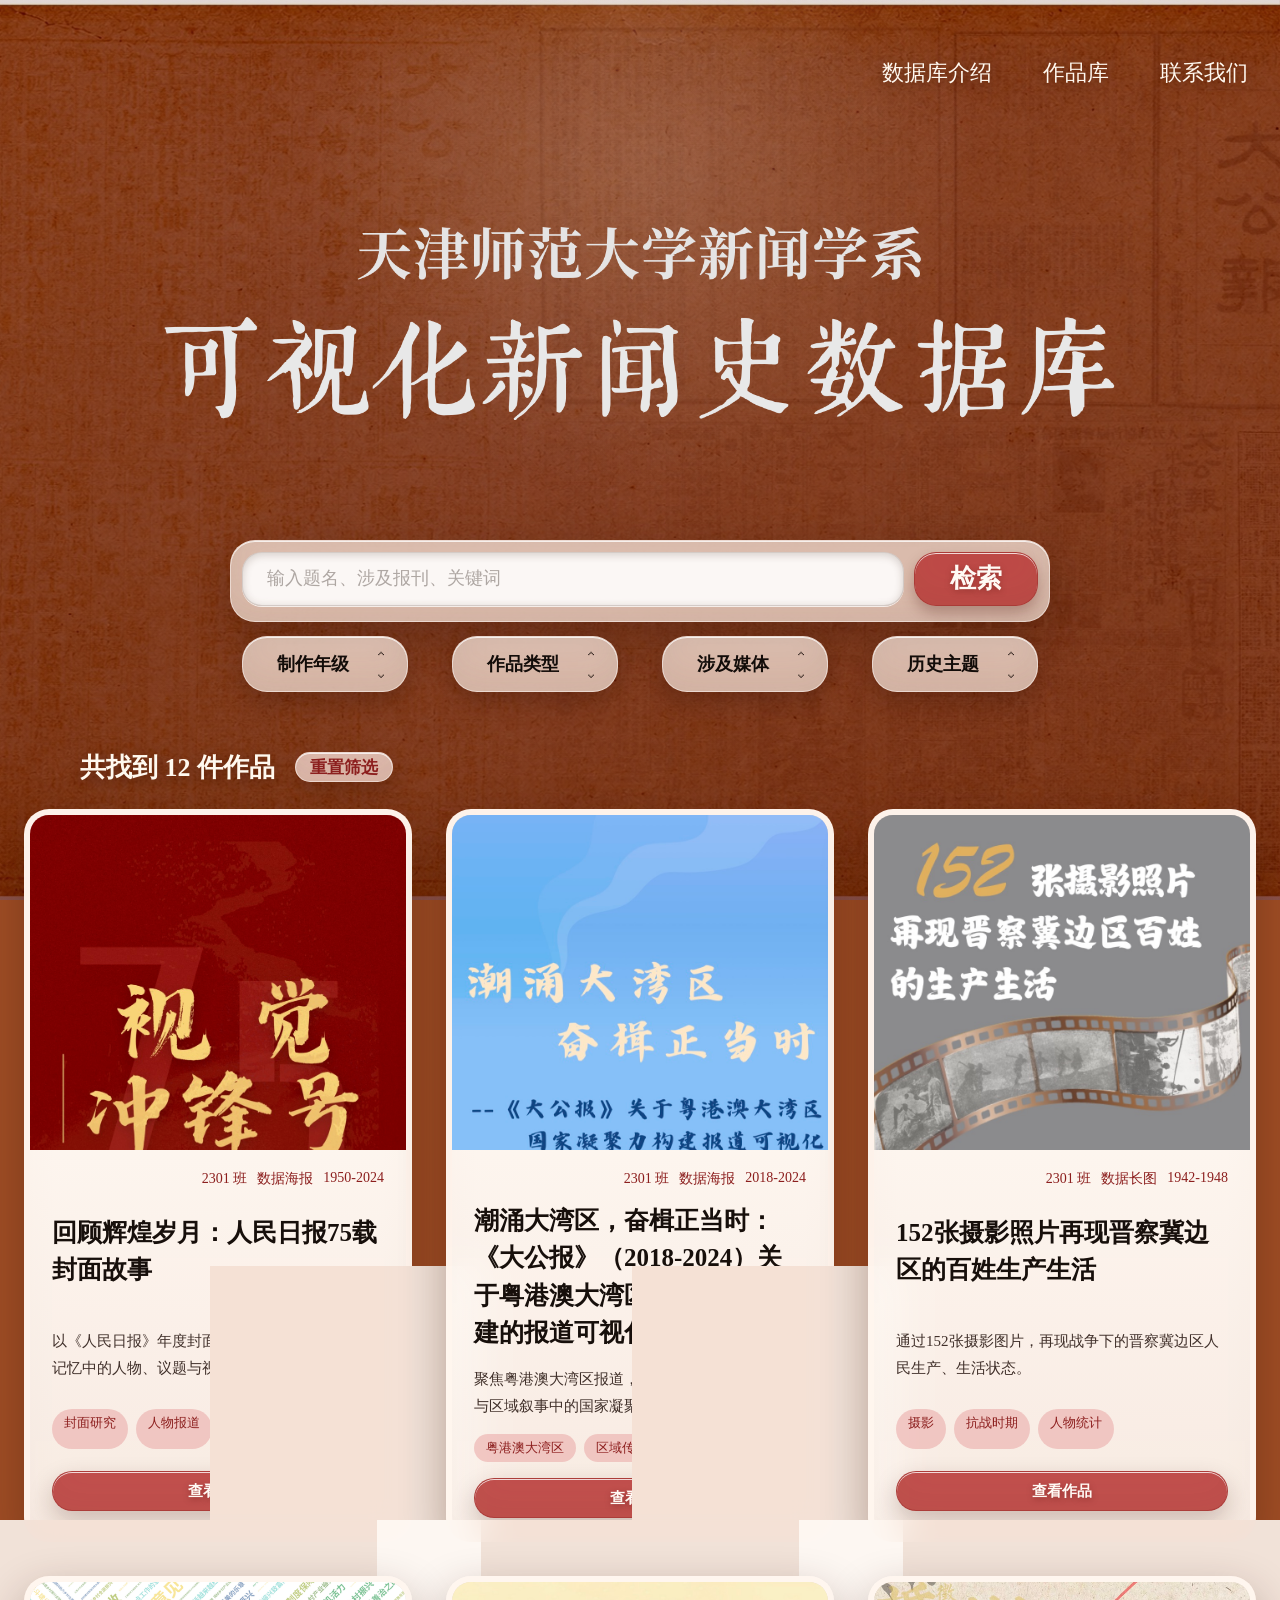
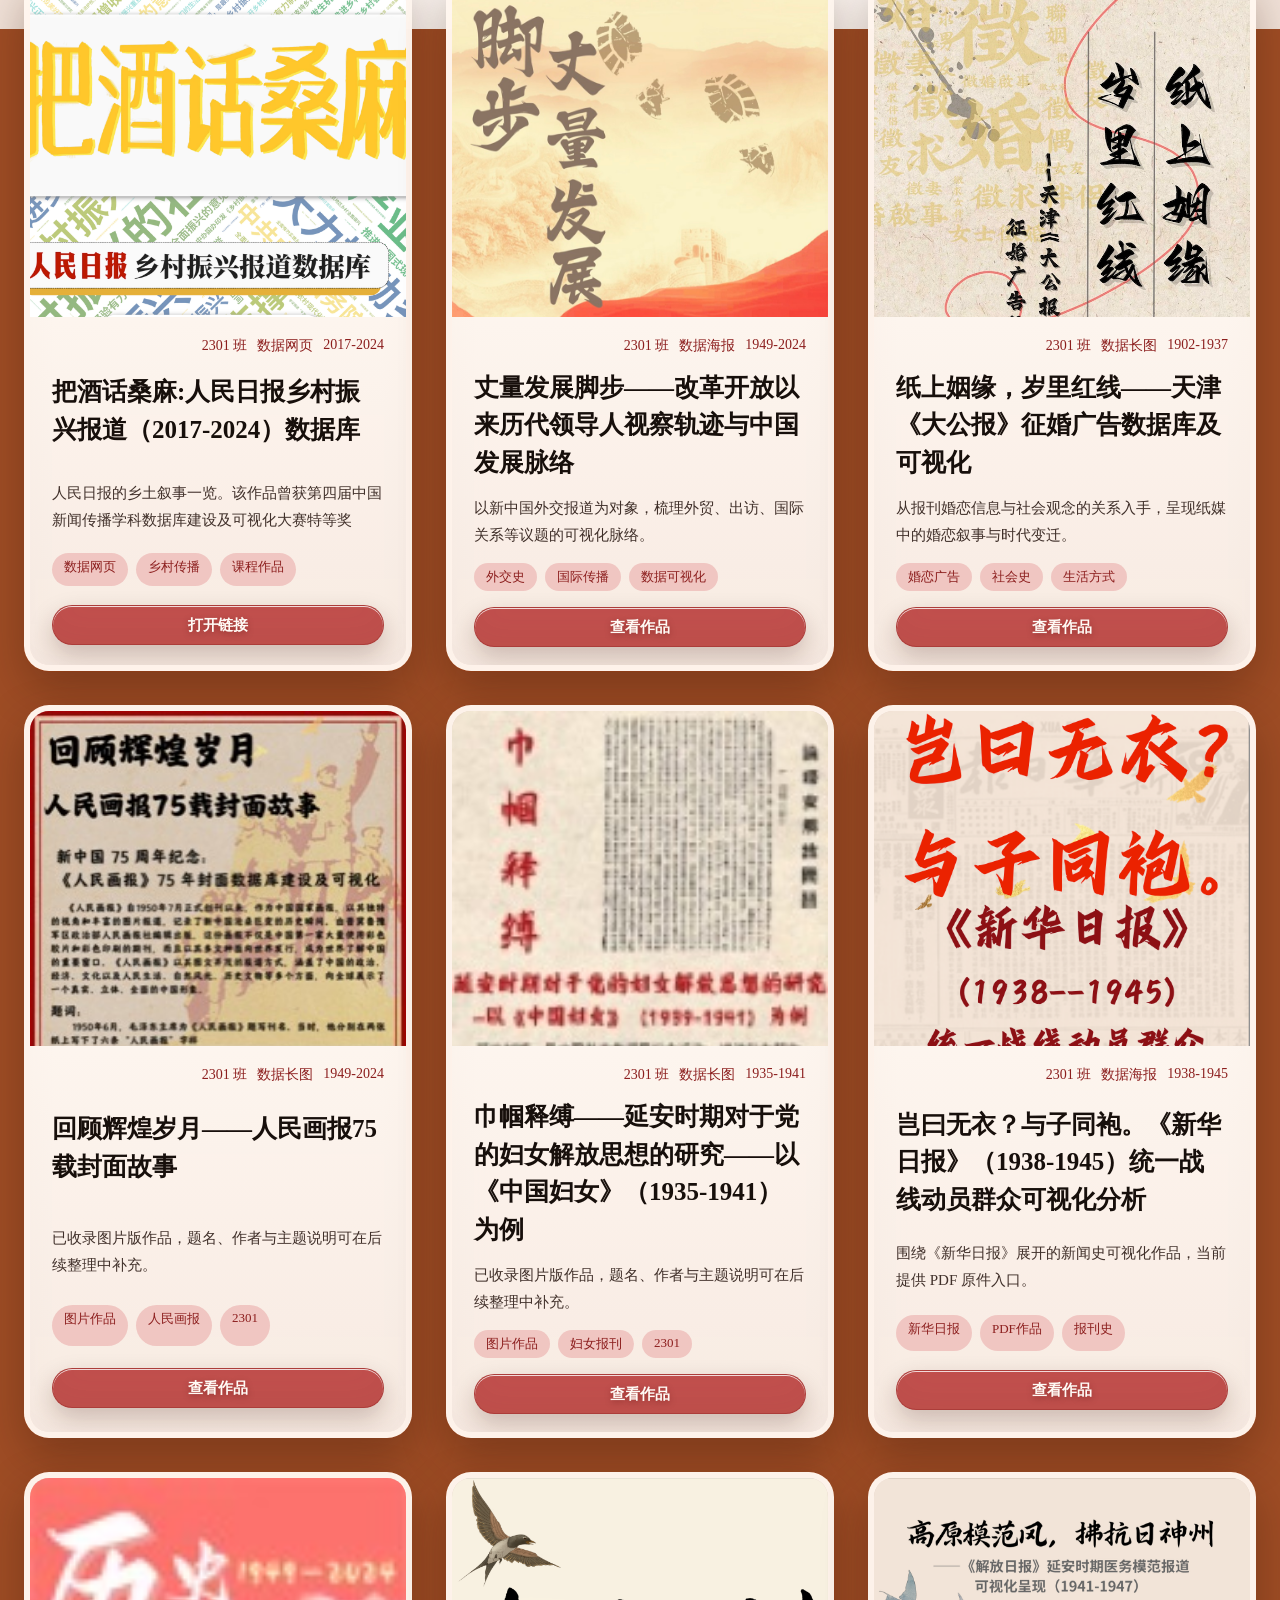
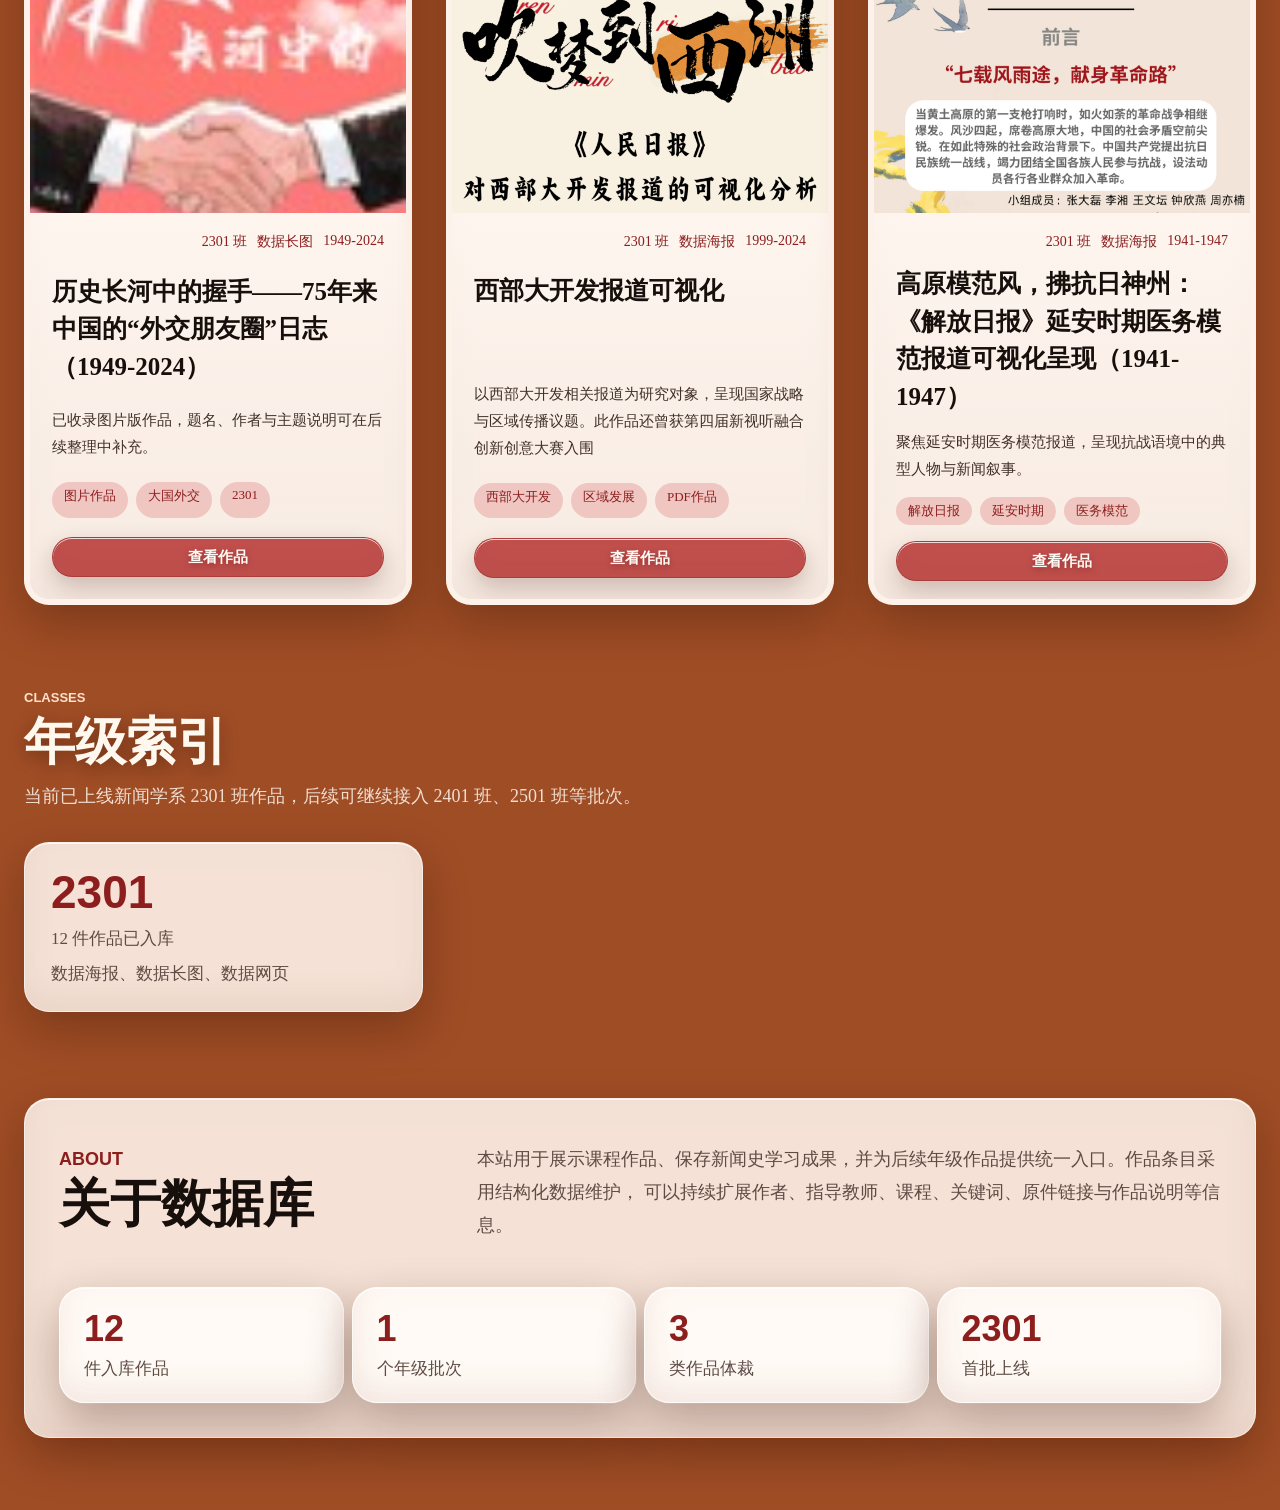
==== index.html @ b4fa8144 "Update index.html" ====
<!doctype html>
<html lang="zh-CN">
  <head>
    <meta charset="utf-8">
    <meta name="viewport" content="width=device-width, initial-scale=1">
    <title>天津师范大学新闻学系新闻史数据库</title>
        <link rel="icon" type="image/png" sizes="16x16" href="favicon/favicon-16x16.png">
        <link rel="icon" type="image/png" sizes="32x32" href="favicon/favicon-32x32.png">
    
    <!-- 苹果设备（iOS/iPadOS） -->
    <link rel="apple-touch-icon" sizes="192x192" href="favicon/apple-touch-icon-192x192.png">
    
    <!-- Android/Chrome 浏览器 -->
    <link rel="icon" type="image/png" sizes="192x192" href="favicon/android-chrome-192x192.png">
    <link rel="icon" type="image/png" sizes="512x512" href="favicon/android-chrome-512x512.png">
    
    <!-- 老旧浏览器备用（Windows 8 以下） -->
    <!-- <link rel="shortcut icon" href="favicon/favicon.ico"> -->
    <link rel="stylesheet" href="styles.css">
  </head>
  
  <body>
    <header class="site-header">
      <nav class="topbar" aria-label="主导航">
        <a class="brand" href="#top" aria-label="返回首页">新闻史数据库</a>
        <div class="nav-links">
          <a href="#about">数据库介绍</a>
          <a href="#collection">作品库</a>
          <a href="#about">联系我们</a>
        </div>
      </nav>

       <section class="hero" id="top">
         <div class="hero-copy">
           <img 
             src="index pictures/title.png" 
             alt="天津师范大学新闻学系 - 可视化新闻史数据库"
             class="hero-title-img"
            />
          </div>

           <div class="toolbar" aria-label="作品筛选工具">
          <label class="search-box" aria-label="搜索作品">
            <input id="searchInput" type="search" placeholder="输入题名、涉及报刊、关键词">
          </label>
          <button class="button primary search-submit" type="button">检索</button>
          <div class="filters">
            <label>
              <span>制作年级</span>
              <select id="gradeFilter"></select>
            </label>
            <label>
              <span>作品类型</span>
              <select id="genreFilter"></select>
            </label>
            <label>
              <span>涉及媒体</span>
              <select id="mediumFilter"></select>
            </label>
            <label>
              <span>历史主题</span>
              <select id="topicFilter"></select>
            </label>
          </div>
        </div>
      </section>
    </header>

    <main>
      <section class="section" id="collection">
        <div class="result-line">
          <span id="resultCount">0</span>
          <button class="text-button" id="resetFilters" type="button">重置筛选</button>
        </div>

        <div class="work-grid" id="workGrid" aria-live="polite"></div>
      </section>

      <section class="section class-section" id="classes">
        <div class="section-heading">
          <p class="eyebrow">Classes</p>
          <h2>年级索引</h2>
          <p>当前已上线新闻学系 2301 班作品，后续可继续接入 2401 班、2501 班等批次。</p>
        </div>
        <div class="class-grid" id="classGrid"></div>
      </section>

      <section class="about-section" id="about">
        <div>
          <p class="eyebrow">About</p>
          <h2>关于数据库</h2>
        </div>
        <p>
          本站用于展示课程作品、保存新闻史学习成果，并为后续年级作品提供统一入口。作品条目采用结构化数据维护，
          可以持续扩展作者、指导教师、课程、关键词、原件链接与作品说明等信息。
        </p>
        <section class="stats-band" aria-label="数据库概览">
          <div>
            <strong id="totalCount">0</strong>
            <span>件入库作品</span>
          </div>
          <div>
            <strong id="gradeCount">0</strong>
            <span>个年级批次</span>
          </div>
          <div>
            <strong id="genreCount">0</strong>
            <span>类作品体裁</span>
          </div>
          <div>
            <strong>2301</strong>
            <span>首批上线</span>
          </div>
        </section>
      </section>
    </main>

    <dialog class="viewer" id="viewer">
      <div class="viewer-panel">
        <button class="icon-button" id="closeViewer" type="button" aria-label="关闭预览">×</button>
        <div class="viewer-meta">
          <p class="eyebrow" id="viewerGrade"></p>
          <h3 id="viewerTitle"></h3>
          <p id="viewerDesc"></p>
          <div class="tag-row" id="viewerTags"></div>
          <a class="button primary" id="openOriginal" href="#" target="_blank" rel="noreferrer">打开原件</a>
        </div>
        <div class="viewer-frame" id="viewerFrame"></div>
      </div>
    </dialog>

    <script src="script.js"></script>
  </body>
</html>
---- styles.css ----
@font-face {
  font-family: "HYZhongSong";
  src: url("fonts/汉仪中宋简_副本.ttf") format("truetype");
  font-display: swap;
}

:root {
  color-scheme: light;
  --ink: #170f0b;
  --muted: #5f4c45;
  --paper: rgba(250, 245, 240, 0.78);
  --paper-soft: rgba(245, 232, 224, 0.75);
  --paper-strong: rgba(255, 251, 246, 0.86);
  --line: rgba(255, 255, 255, 0.42);
  --line-dark: rgba(67, 34, 20, 0.2);
  --red: #bb3f3c;
  --red-deep: #8c1f1e;
  --cream: #fff6ee;
  --radius: 25px;
  --glass-blur: blur(18px) saturate(132%);
  --shadow: 0 18px 46px rgba(52, 18, 7, 0.32);
  --inset: inset 0 1px 0 rgba(255, 255, 255, 0.78), inset 0 -16px 28px rgba(135, 73, 48, 0.08);
  font-family: "HYZhongSong", "Songti SC", "STSong", serif;
}

* {
  box-sizing: border-box;
}

html {
  scroll-behavior: smooth;
}

body {
  min-height: 100vh;
  margin: 0;
  color: var(--ink);
  background: #9f4d25;
}

body::before,
body::after {
  position: fixed;
  inset: 0;
  z-index: -1;
  pointer-events: none;
  content: "";
}

body::before {
  background: url("index pictures/background.png") center center / cover no-repeat;
}

body::after {
  background:
    radial-gradient(circle at 50% 18%, rgba(255, 236, 216, 0.18), transparent 34%),
    linear-gradient(180deg, rgba(58, 16, 5, 0.08), rgba(80, 24, 7, 0.28)),
    rgba(112, 38, 13, 0.1);
}

a {
  color: inherit;
  text-decoration: none;
}

button,
input,
select {
  font: inherit;
}

button,
select {
  cursor: pointer;
}

img {
  display: block;
  max-width: 100%;
}

.site-header {
  min-height: auto;
  color: var(--cream);
}

.topbar {
  position: absolute;
  top: 0;
  left: 50%;
  z-index: 5;
  width: min(1280px, calc(100% - 64px));
  padding: 50px 0 0;
  display: flex;
  align-items: center;
  justify-content: space-between;
  transform: translateX(-50%);
}

.brand {
  color: rgba(255, 246, 238, 0.88);
  font-size: 18px;
  opacity: 0;
}

.nav-links {
  margin-left: auto;
  display: flex;
  align-items: center;
  gap: clamp(28px, 4vw, 56px);
  color: #fff8ef;
  font-size: 22px;
  text-shadow: 0 3px 12px rgba(44, 14, 4, 0.4);
}

.nav-links a {
  position: relative;
  display: inline-block;
  padding: 8px 0;
  transition: transform 0.18s ease, filter 0.18s ease;
}

.nav-links a::after {
  position: absolute;
  left: 0;
  right: 0;
  bottom: 0;
  height: 1px;
  content: "";
  background: currentColor;
  transform: scaleX(0);
  transform-origin: center;
  transition: transform 0.2s ease;
}

.nav-links a:hover::after {
  transform: scaleX(1);
}

.hero {
  width: min(1220px, calc(100% - 48px));
  margin: 0 auto;
  padding: 210px 0 28px;
  display: grid;
  align-content: start;
  justify-items: center;
}

.hero-copy {
  text-align: center;
  text-shadow: 0 6px 22px rgba(50, 15, 4, 0.48);
}

.kicker {
  margin: 0 0 20px;
  font-size: clamp(30px, 3.2vw, 48px);
  line-height: 1.15;
}

.hero h1 {
  margin: 0;
  color: #fff8f0;
  font-family: "NanbeiSong", "HYZhongSong", "STSong", serif;
  font-size: clamp(54px, 7vw, 96px);
  font-weight: 500;
  line-height: 1.18;
  letter-spacing: 0;
}

.toolbar {
  position: relative;
  width: min(820px, 100%);
  margin-top: 78px;
  display: grid;
  grid-template-columns: minmax(0, 1fr) 134px;
  gap: 0;
  padding: 12px;
}

.toolbar::before {
  position: absolute;
  top: 0;
  left: 0;
  right: 0;
  height: 80px;
  z-index: 0;
  content: "";
  border: 1px solid var(--line);
  border-radius: var(--radius);
  background: var(--paper-soft);
  box-shadow: var(--shadow), var(--inset);
  backdrop-filter: var(--glass-blur);
  -webkit-backdrop-filter: var(--glass-blur);
}

.search-box {
  position: relative;
  z-index: 1;
  min-width: 0;
  padding: 0;
  border: 0;
  background: transparent;
}

.search-box input {
  width: 100%;
  height: 54px;
  border: 1px solid rgba(76, 46, 35, 0.22);
  border-radius: 20px;
  background: rgba(255, 255, 255, 0.88);
  color: var(--ink);
  padding: 0 24px;
  font-size: 18px;
  box-shadow: inset 0 2px 8px rgba(62, 34, 21, 0.2), 0 1px 0 rgba(255, 255, 255, 0.75);
  outline: 0;
}

.search-box input::placeholder {
  color: rgba(80, 68, 63, 0.45);
}

.button {
  display: inline-flex;
  align-items: center;
  justify-content: center;
  min-height: 52px;
  padding: 0 18px;
  border: 1px solid var(--line);
  border-radius: var(--radius);
  background: var(--paper-soft);
  color: var(--ink);
  font-size: 17px;
  font-weight: 700;
  line-height: 1.2;
  white-space: nowrap;
  box-shadow: 0 10px 24px rgba(53, 20, 8, 0.22), var(--inset);
  transition: transform 0.18s ease, box-shadow 0.18s ease, filter 0.18s ease;
  transform-origin: center;
}

.button.primary {
  min-height: 54px;
  border-color: rgba(154, 45, 42, 0.52);
  background: rgba(187, 63, 60, 0.9);
  color: #fffaf5;
  font-size: 18px;
  text-shadow: 0 2px 6px rgba(79, 11, 8, 0.35);
}

.button:hover,
.text-button:hover,
.filters label:hover,
.nav-links a:hover {
  transform: translateY(-4px) scale(1.04);
  filter: brightness(1.04);
}

.search-submit {
  position: relative;
  z-index: 1;
  align-self: stretch;
  min-height: 54px;
  margin-left: 10px;
  border-radius: 22px;
  font-size: 26px;
  box-shadow: 0 7px 14px rgba(76, 18, 14, 0.28), var(--inset);
}

.toolbar .search-submit {
  font-size: 26px;
}

.filters {
  position: relative;
  z-index: 1;
  grid-column: 1 / -1;
  margin-top: 30px;
  display: grid;
  grid-template-columns: repeat(4, minmax(0, 1fr));
  gap: 44px;
}

.filters label {
  position: relative;
  min-width: 0;
  height: 56px;
  display: grid;
  place-items: center;
  border: 1px solid var(--line);
  border-radius: var(--radius);
  background: var(--paper-soft);
  color: #120c09;
  box-shadow: 0 10px 22px rgba(54, 19, 7, 0.28), var(--inset);
  backdrop-filter: var(--glass-blur);
  -webkit-backdrop-filter: var(--glass-blur);
  overflow: hidden;
  transition: transform 0.18s ease, box-shadow 0.18s ease, filter 0.18s ease;
}

.filters span {
  position: absolute;
  left: 20px;
  right: 44px;
  z-index: 1;
  pointer-events: none;
  overflow: hidden;
  font-size: 18px;
  font-weight: 700;
  text-align: center;
  text-overflow: ellipsis;
  white-space: nowrap;
}

select {
  width: 100%;
  height: 100%;
  border: 0;
  border-radius: var(--radius);
  appearance: none;
  background: transparent;
  color: transparent;
  padding: 0 42px 0 18px;
  outline: 0;
}

.filters label::before,
.filters label::after {
  position: absolute;
  right: 22px;
  color: #1c120d;
  font: 18px/1 Arial, sans-serif;
  pointer-events: none;
}

.filters label::before {
  top: 11px;
  content: "⌃";
}

.filters label::after {
  bottom: 10px;
  content: "⌄";
}

main {
  width: min(1320px, calc(100% - 48px));
  margin: 0 auto;
  padding-bottom: 72px;
}

.stats-band {
  grid-column: 1 / -1;
  display: grid;
  grid-template-columns: repeat(4, 1fr);
  gap: 8px;
  margin: 16px 0 0;
  opacity: 0;
  transform: translateY(28px);
  transition: opacity 0.7s ease, transform 0.7s ease;
}

.stats-band.is-visible {
  opacity: 1;
  transform: translateY(0);
}

.stats-band div,
.work-card,
.class-card,
.about-section,
.viewer-panel {
  border: 1px solid var(--line);
  border-radius: var(--radius);
  background: var(--paper-strong);
  box-shadow: var(--shadow), var(--inset);
  backdrop-filter: var(--glass-blur);
  -webkit-backdrop-filter: var(--glass-blur);
}

.stats-band div {
  min-height: 114px;
  padding: 22px 24px;
}

.stats-band strong {
  display: block;
  color: var(--red-deep);
  font: 800 36px/1.05 Arial, sans-serif;
}

.stats-band span {
  display: block;
  margin-top: 10px;
  color: var(--muted);
  font-size: 17px;
}

.section {
  padding-top: 18px;
}

.section-heading {
  margin-bottom: 28px;
}

.eyebrow {
  margin: 0 0 10px;
  color: #ffe1cc;
  font: 700 13px/1 Arial, sans-serif;
  text-transform: uppercase;
}

.section-heading h2,
.about-section h2 {
  margin: 0;
  color: #fff8ef;
  font-size: clamp(38px, 4vw, 58px);
  line-height: 1.1;
  text-shadow: 0 5px 18px rgba(46, 14, 5, 0.4);
}

.section-heading p:last-child,
.about-section p {
  margin: 10px 0 0;
  color: rgba(255, 246, 238, 0.86);
  font-size: 18px;
  line-height: 1.85;
}

.result-line {
  width: min(1120px, 100%);
  margin: 0 auto 24px;
  display: flex;
  align-items: center;
  gap: 20px;
  color: #fff9ef;
  font-size: 26px;
  font-weight: 700;
  text-shadow: 0 4px 14px rgba(50, 15, 4, 0.45);
  opacity: 0;
  transform: translateY(24px);
  transition: opacity 0.62s ease, transform 0.62s ease;
}

.result-line.is-visible {
  opacity: 1;
  transform: translateY(0);
}

.text-button {
  min-height: 30px;
  border: 1px solid var(--line);
  border-radius: 15px;
  background: rgba(246, 225, 218, 0.78);
  color: var(--red-deep);
  padding: 0 14px;
  font-size: 17px;
  box-shadow: 0 8px 18px rgba(54, 19, 7, 0.22), var(--inset);
  backdrop-filter: var(--glass-blur);
  -webkit-backdrop-filter: var(--glass-blur);
  transition: transform 0.18s ease, box-shadow 0.18s ease, filter 0.18s ease;
}

.work-grid {
  display: grid;
  grid-template-columns: repeat(3, minmax(0, 1fr));
  gap: 34px;
}

.work-card {
  min-height: 100%;
  display: grid;
  grid-template-rows: 335px 1fr;
  overflow: hidden;
  border-width: 6px;
  border-color: rgba(255, 246, 238, 0.86);
  opacity: 0;
  transform: translateY(36px);
  transition: opacity 0.68s ease, transform 0.68s ease, box-shadow 0.22s ease;
}

.work-card.is-visible {
  opacity: 1;
  transform: translateY(0);
}

.work-card:hover {
  transform: translateY(-8px) scale(1.015);
  box-shadow: 0 24px 56px rgba(52, 18, 7, 0.38), var(--inset);
}

.thumb {
  overflow: hidden;
  background: rgba(230, 213, 203, 0.9);
}

.thumb img {
  width: 100%;
  height: 100%;
  object-fit: cover;
  object-position: top center;
  transition: transform 0.36s ease;
}

.work-card:hover .thumb img {
  transform: scale(1.04);
}

.placeholder {
  height: 100%;
  padding: 26px;
  display: grid;
  align-content: space-between;
  background: rgba(246, 232, 224, 0.72);
}

.placeholder strong {
  color: var(--red-deep);
  font: 800 44px/1 Arial, sans-serif;
}

.placeholder span {
  color: var(--muted);
  line-height: 1.7;
}

.work-body {
  padding: 20px 22px 18px;
  display: grid;
  gap: 14px;
  background: linear-gradient(180deg, rgba(255, 251, 246, 0.78), rgba(248, 238, 231, 0.72));
}

.meta-line {
  display: flex;
  flex-wrap: wrap;
  justify-content: flex-end;
  gap: 10px;
  color: var(--red-deep);
  font-size: 14px;
}

.work-card h3 {
  min-height: 88px;
  margin: 0;
  font-size: 25px;
  line-height: 1.5;
}

.work-card p {
  margin: 0;
  color: #40302a;
  font-size: 15px;
  line-height: 1.8;
}

.tag-row {
  display: flex;
  flex-wrap: wrap;
  gap: 8px;
}

.tag {
  padding: 5px 12px;
  border-radius: 999px;
  background: rgba(237, 183, 181, 0.72);
  color: var(--red-deep);
  font-size: 13px;
}

.card-actions {
  display: flex;
  gap: 10px;
  align-items: center;
  margin-top: 2px;
}

.card-actions .button {
  flex: 1;
  min-height: 40px;
  font-size: 15px;
}

.button[aria-disabled="true"] {
  pointer-events: none;
  opacity: 0.55;
}

.class-section {
  padding-top: 86px;
}

.class-grid {
  display: grid;
  grid-template-columns: repeat(3, minmax(0, 1fr));
  gap: 18px;
}

.class-card {
  min-height: 166px;
  padding: 26px;
}

.class-card strong {
  display: block;
  color: var(--red-deep);
  font: 800 46px/1 Arial, sans-serif;
}

.class-card span {
  display: block;
  margin-top: 12px;
  color: var(--muted);
  font-size: 17px;
}

.about-section {
  margin: 86px 0 0;
  padding: 34px;
  display: grid;
  grid-template-columns: minmax(220px, 0.42fr) minmax(0, 0.8fr);
  gap: 28px;
}

.about-section .eyebrow {
  color: var(--red-deep);
}

.about-section h2 {
  color: var(--ink);
  text-shadow: none;
}

.about-section p {
  color: var(--muted);
}

.viewer {
  width: min(1120px, calc(100% - 28px));
  max-height: 88vh;
  padding: 0;
  border: 0;
  background: transparent;
}

.viewer::backdrop {
  background: rgba(30, 12, 6, 0.62);
  backdrop-filter: blur(8px);
}

.viewer-panel {
  position: relative;
  display: grid;
  grid-template-columns: minmax(260px, 0.42fr) minmax(0, 0.9fr);
  max-height: 88vh;
  overflow: hidden;
}

.icon-button {
  position: absolute;
  top: 14px;
  right: 14px;
  z-index: 2;
  width: 36px;
  height: 36px;
  border: 1px solid var(--line);
  border-radius: 50%;
  background: rgba(255, 255, 255, 0.78);
  color: var(--ink);
  font-size: 20px;
  box-shadow: 0 8px 18px rgba(36, 14, 7, 0.18);
}

.viewer-meta {
  padding: 32px;
  overflow: auto;
  border-right: 1px solid var(--line-dark);
}

.viewer-meta .eyebrow {
  color: var(--red-deep);
}

.viewer-meta h3 {
  margin: 0;
  font-size: 26px;
  line-height: 1.35;
}

.viewer-meta p:not(.eyebrow) {
  color: var(--muted);
  font-size: 15px;
  line-height: 1.8;
}

.viewer-meta .button.primary {
  width: auto;
  max-width: 100%;
  min-height: 40px;
  padding: 0 18px;
  font-size: 15px;
}

.viewer-frame {
  min-height: 70vh;
  background: rgba(234, 217, 204, 0.78);
  overflow: auto;
}

.viewer-frame img,
.viewer-frame iframe {
  width: 100%;
  min-height: 70vh;
  border: 0;
}

.viewer-frame img {
  height: auto;
}

@media (max-width: 1040px) {
  .work-grid {
    grid-template-columns: repeat(2, minmax(0, 1fr));
  }

  .filters {
    gap: 18px;
  }
}

@media (max-width: 820px) {
  .topbar {
    width: min(100% - 32px, 1280px);
    padding-top: 28px;
  }

  .brand {
    opacity: 1;
    font-size: 16px;
  }

  .nav-links {
    gap: 18px;
    font-size: 16px;
  }

  .hero {
    width: min(100% - 32px, 1220px);
    padding-top: 150px;
  }

  .toolbar {
    grid-template-columns: 1fr;
    margin-top: 54px;
    gap: 0;
  }

  .search-box {
    border-radius: var(--radius);
  }

  .search-submit {
    width: 160px;
    min-height: 54px;
    margin: 14px auto 0;
    border-radius: var(--radius);
    font-size: 22px;
  }

  .filters,
  .stats-band,
  .class-grid,
  .about-section,
  .viewer-panel {
    grid-template-columns: 1fr;
  }

  .stats-band {
    margin-top: 20px;
  }

  .viewer-meta {
    border-right: 0;
    border-bottom: 1px solid var(--line-dark);
  }
}

@media (max-width: 640px) {
  .nav-links {
    margin-left: 0;
    gap: 12px;
  }

  .nav-links a:first-child {
    display: none;
  }

  .kicker {
    font-size: 25px;
  }

  .hero h1 {
    font-size: 48px;
  }

  .search-box input {
    height: 50px;
    font-size: 17px;
    padding: 0 16px;
  }

  .filters {
    grid-template-columns: 1fr;
  }

  main {
    width: min(100% - 28px, 1320px);
  }

  .work-grid {
    grid-template-columns: 1fr;
    gap: 22px;
  }

  .work-card {
    grid-template-rows: 280px 1fr;
  }

  .result-line {
    flex-direction: column;
    align-items: flex-start;
    font-size: 25px;
  }
}
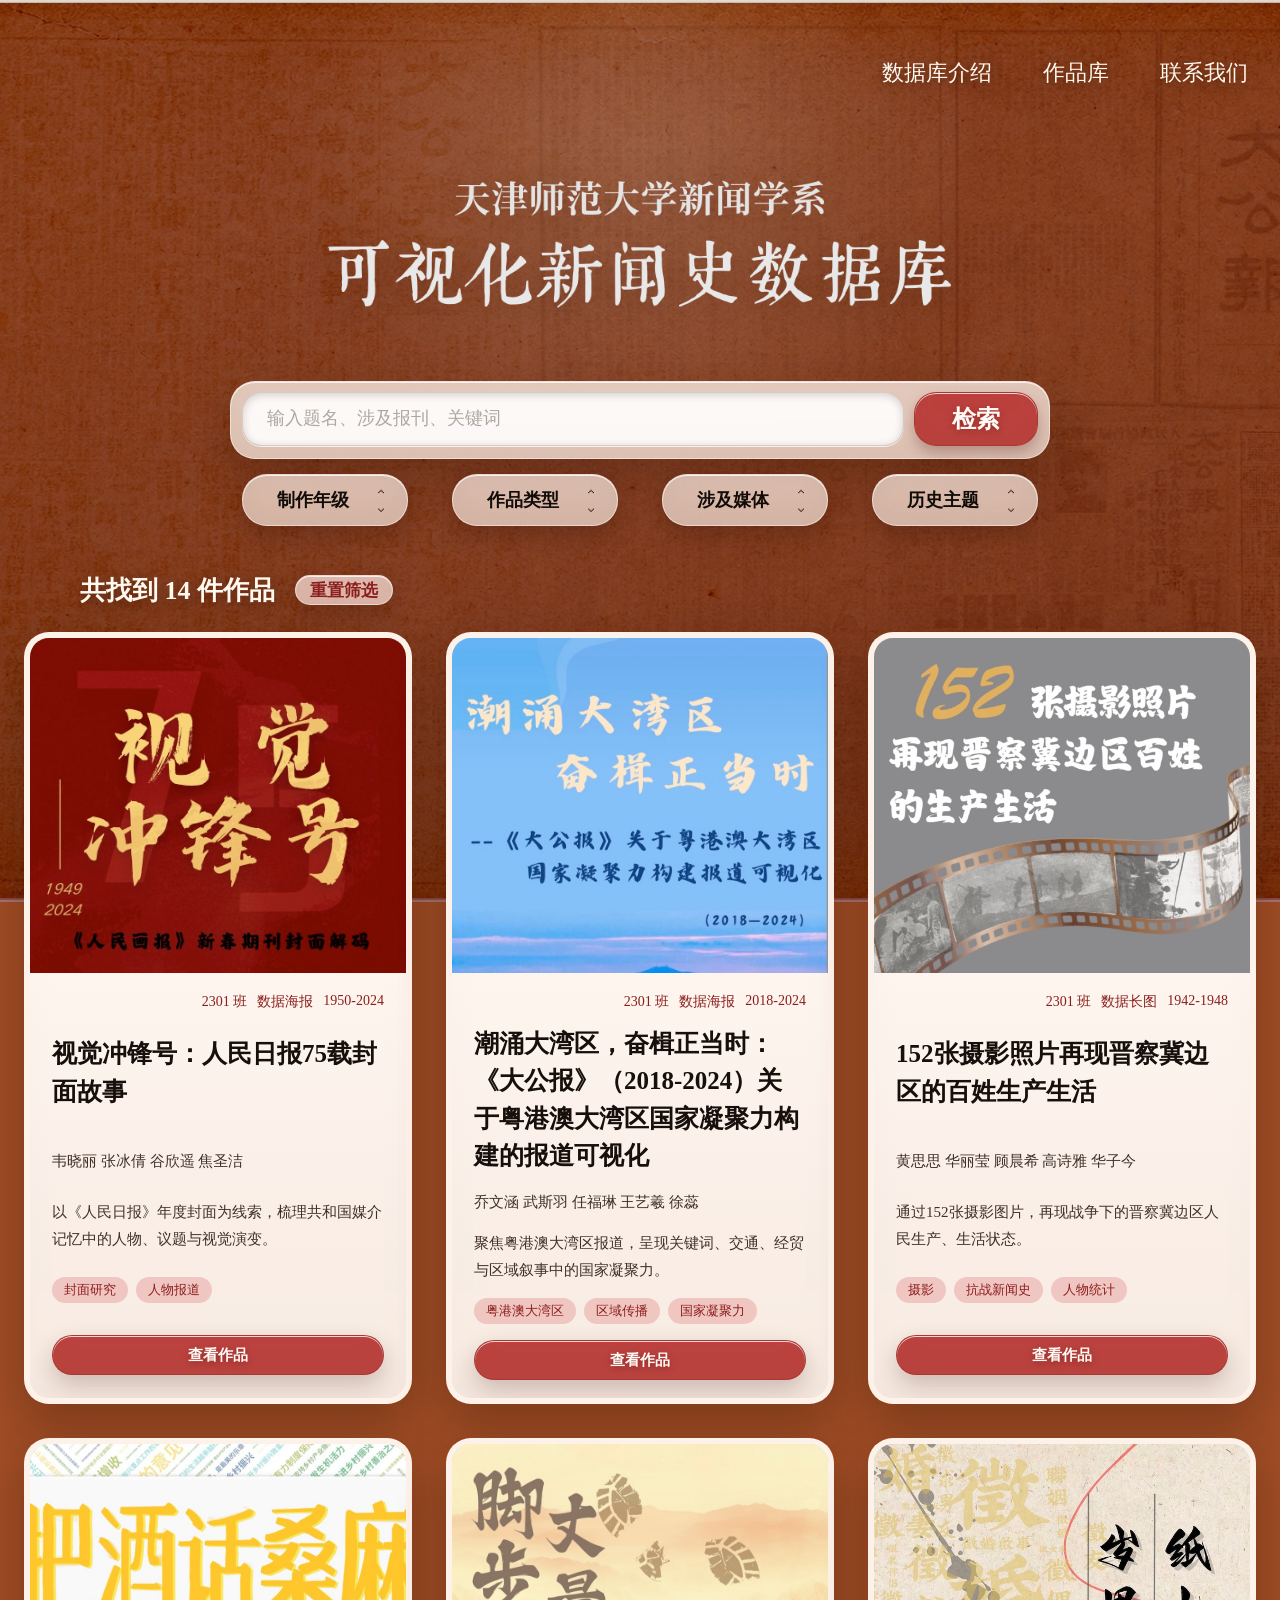
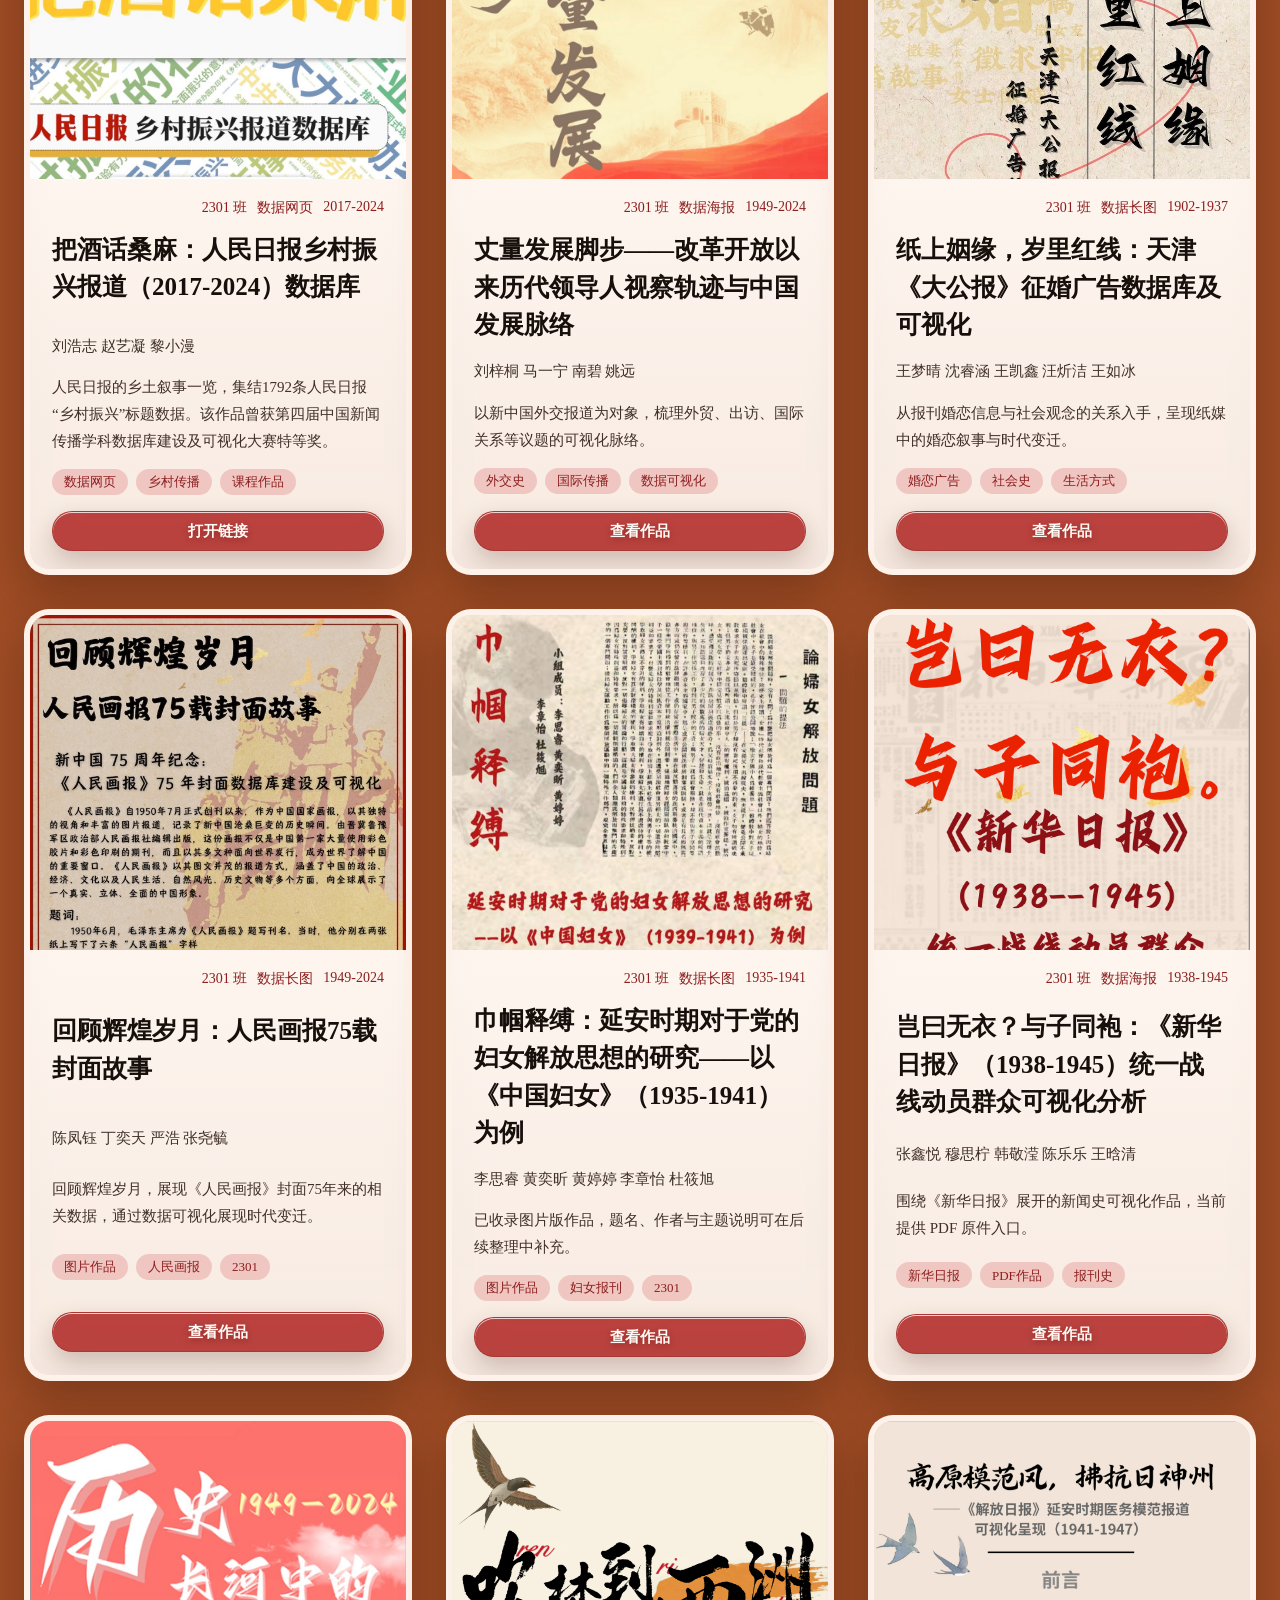
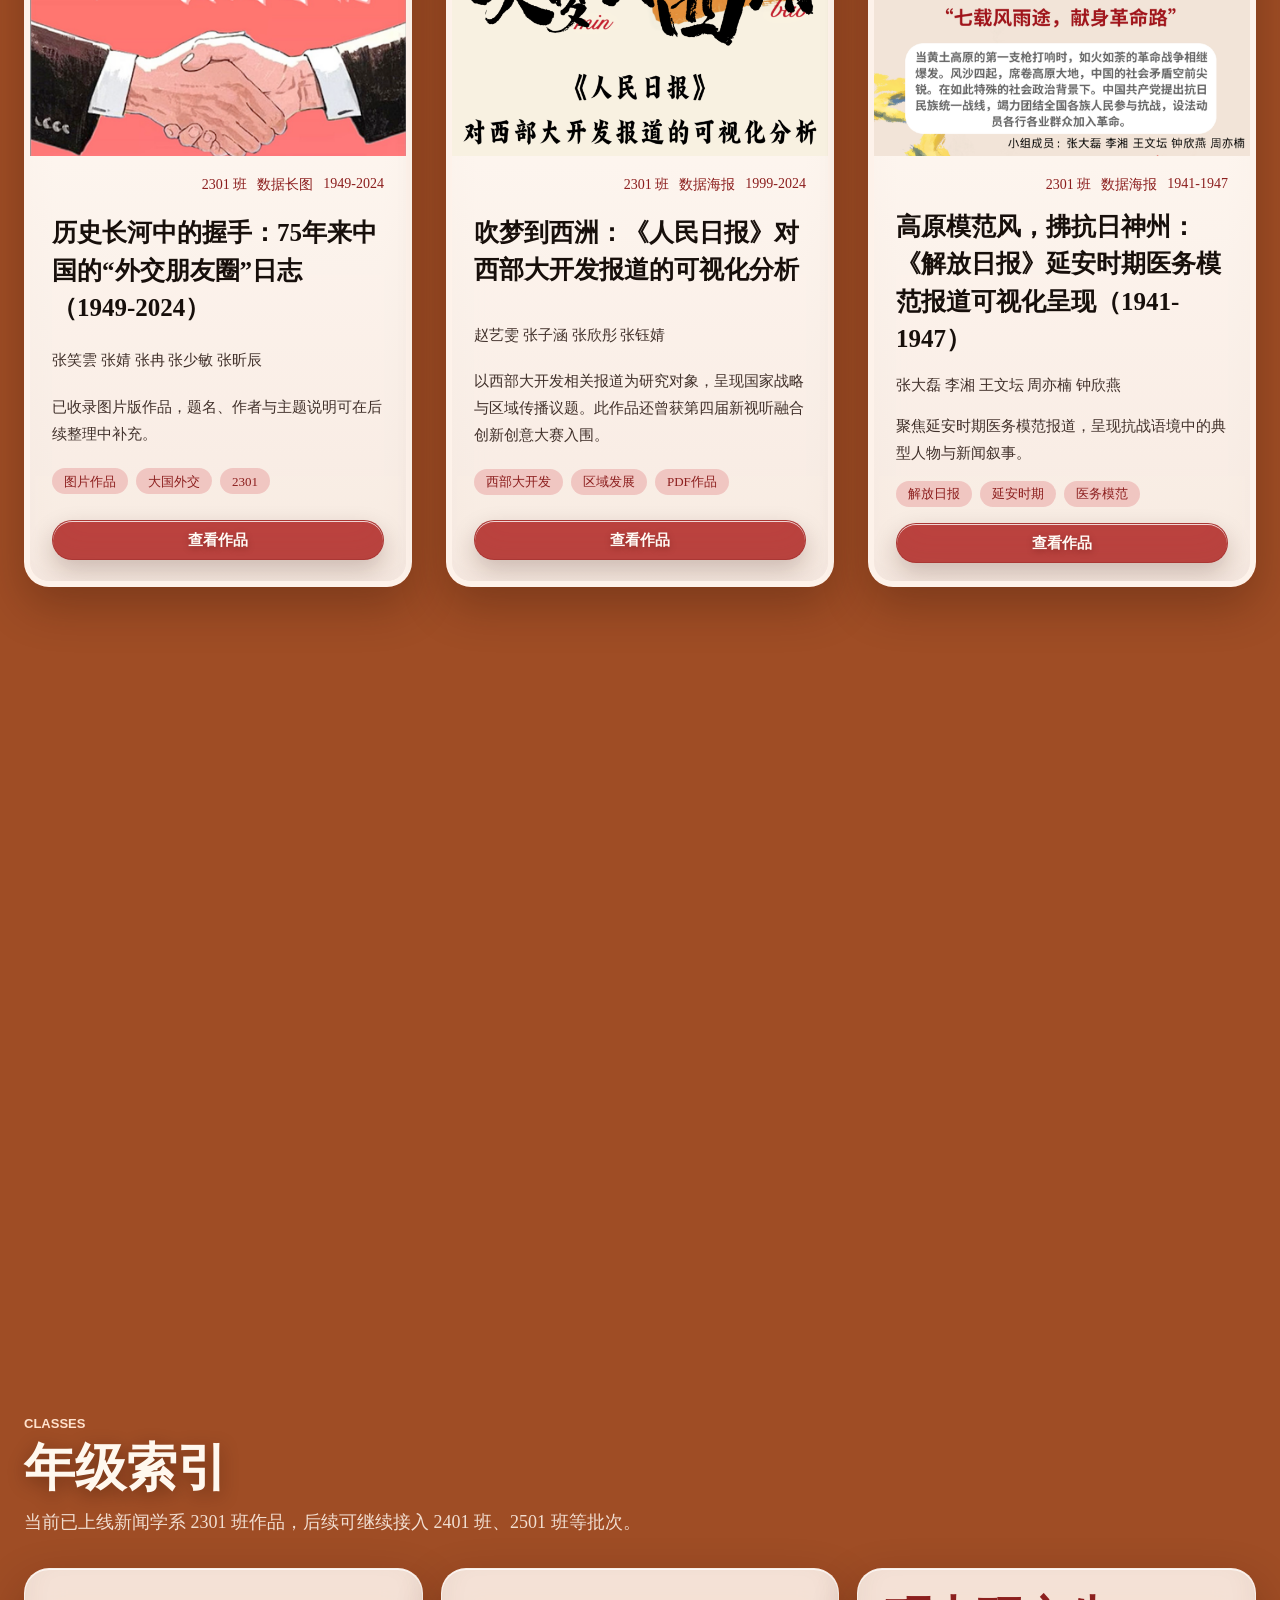
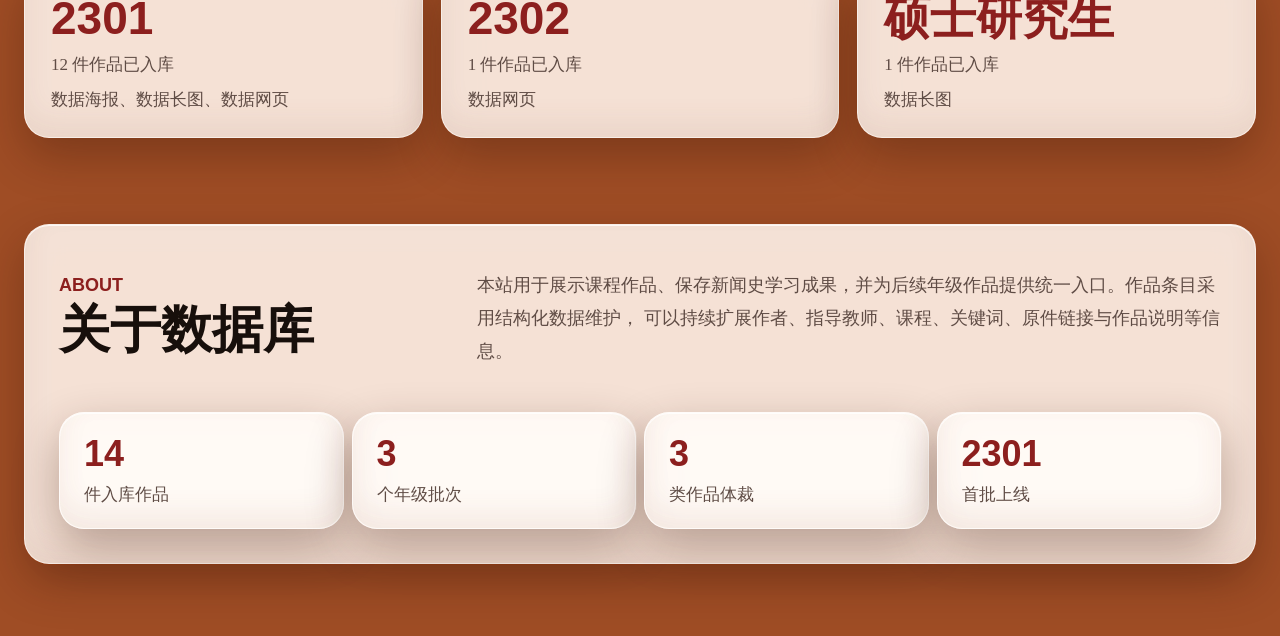
==== commit 93c6b479: "Add files via upload" ====
--- a/index.html
+++ b/index.html
@@ -38,8 +38,10 @@
              class="hero-title-img"
             />
           </div>
+      </section>
+    </header>
 
-           <div class="toolbar" aria-label="作品筛选工具">
+    <div class="toolbar" aria-label="作品筛选工具">
           <label class="search-box" aria-label="搜索作品">
             <input id="searchInput" type="search" placeholder="输入题名、涉及报刊、关键词">
           </label>
@@ -63,8 +65,6 @@
             </label>
           </div>
         </div>
-      </section>
-    </header>
 
     <main>
       <section class="section" id="collection">
--- a/styles.css
+++ b/styles.css
@@ -29,25 +29,33 @@
 
 html {
   scroll-behavior: smooth;
+  background: #9f4d25;
 }
 
 body {
+  position: relative;
   min-height: 100vh;
   margin: 0;
   color: var(--ink);
   background: #9f4d25;
 }
 
+body > * {
+  position: relative;
+  z-index: 1;
+}
+
 body::before,
 body::after {
   position: fixed;
   inset: 0;
-  z-index: -1;
+  z-index: 0;
   pointer-events: none;
   content: "";
 }
 
 body::before {
+  inset: -2px;
   background: url("index pictures/background.png") center center / cover no-repeat;
 }
 
@@ -88,7 +96,7 @@
   position: absolute;
   top: 0;
   left: 50%;
-  z-index: 5;
+  z-index: 20;
   width: min(1280px, calc(100% - 64px));
   padding: 50px 0 0;
   display: flex;
@@ -101,6 +109,7 @@
   color: rgba(255, 246, 238, 0.88);
   font-size: 18px;
   opacity: 0;
+  pointer-events: none;
 }
 
 .nav-links {
@@ -140,7 +149,7 @@
 .hero {
   width: min(1220px, calc(100% - 48px));
   margin: 0 auto;
-  padding: 210px 0 28px;
+  padding: 170px 0 0;
   display: grid;
   align-content: start;
   justify-items: center;
@@ -167,14 +176,24 @@
   letter-spacing: 0;
 }
 
+.hero-title-img {
+  width: min(800px, 72vw);
+  height: auto;
+  margin: 0 auto;
+  filter: drop-shadow(0 6px 20px rgba(50, 15, 4, 0.42));
+}
+
 .toolbar {
-  position: relative;
+  position: sticky;
+  top: 12px;
+  z-index: 30;
   width: min(820px, 100%);
-  margin-top: 78px;
+  margin: 46px auto 18px;
   display: grid;
   grid-template-columns: minmax(0, 1fr) 134px;
   gap: 0;
-  padding: 12px;
+  padding: 11px 12px;
+  transition: filter 0.22s ease;
 }
 
 .toolbar::before {
@@ -182,12 +201,12 @@
   top: 0;
   left: 0;
   right: 0;
-  height: 80px;
+  height: 76px;
   z-index: 0;
   content: "";
   border: 1px solid var(--line);
   border-radius: var(--radius);
-  background: var(--paper-soft);
+  background: rgba(245, 232, 224, 0.82);
   box-shadow: var(--shadow), var(--inset);
   backdrop-filter: var(--glass-blur);
   -webkit-backdrop-filter: var(--glass-blur);
@@ -229,7 +248,7 @@
   border-radius: var(--radius);
   background: var(--paper-soft);
   color: var(--ink);
-  font-size: 17px;
+  font-size: 14px;
   font-weight: 700;
   line-height: 1.2;
   white-space: nowrap;
@@ -241,9 +260,9 @@
 .button.primary {
   min-height: 54px;
   border-color: rgba(154, 45, 42, 0.52);
-  background: rgba(187, 63, 60, 0.9);
+  background: rgba(187, 63, 60, 0.98);
   color: #fffaf5;
-  font-size: 18px;
+  font-size: 15px;
   text-shadow: 0 2px 6px rgba(79, 11, 8, 0.35);
 }
 
@@ -267,14 +286,14 @@
 }
 
 .toolbar .search-submit {
-  font-size: 26px;
+  font-size: 24px;
 }
 
 .filters {
   position: relative;
   z-index: 1;
   grid-column: 1 / -1;
-  margin-top: 30px;
+  margin-top: 28px;
   display: grid;
   grid-template-columns: repeat(4, minmax(0, 1fr));
   gap: 44px;
@@ -283,7 +302,7 @@
 .filters label {
   position: relative;
   min-width: 0;
-  height: 56px;
+  height: 52px;
   display: grid;
   place-items: center;
   border: 1px solid var(--line);
@@ -558,14 +577,22 @@
   display: flex;
   flex-wrap: wrap;
   gap: 8px;
+  align-items: flex-start;
 }
 
 .tag {
-  padding: 5px 12px;
+  display: inline-flex;
+  min-width: 0;
+  min-height: 26px;
+  align-items: center;
+  justify-content: center;
+  padding: 4px 12px;
   border-radius: 999px;
   background: rgba(237, 183, 181, 0.72);
   color: var(--red-deep);
   font-size: 13px;
+  line-height: 1.2;
+  white-space: nowrap;
 }
 
 .card-actions {
@@ -673,6 +700,9 @@
 
 .viewer-meta {
   padding: 32px;
+  display: flex;
+  flex-direction: column;
+  gap: 12px;
   overflow: auto;
   border-right: 1px solid var(--line-dark);
 }
@@ -693,10 +723,19 @@
   line-height: 1.8;
 }
 
+.viewer-date {
+  display: block;
+  margin: 10px 0 0;
+  color: var(--red-deep);
+  font-size: 14px;
+}
+
 .viewer-meta .button.primary {
+  align-self: flex-start;
   width: auto;
   max-width: 100%;
   min-height: 40px;
+  margin-top: 2px;
   padding: 0 18px;
   font-size: 15px;
 }
@@ -735,8 +774,7 @@
   }
 
   .brand {
-    opacity: 1;
-    font-size: 16px;
+    display: none;
   }
 
   .nav-links {
@@ -746,13 +784,24 @@
 
   .hero {
     width: min(100% - 32px, 1220px);
-    padding-top: 150px;
+    min-height: 100svh;
+    padding-top: 128px;
+  }
+
+  .hero-title-img {
+    width: min(94vw, 560px);
   }
 
   .toolbar {
-    grid-template-columns: 1fr;
-    margin-top: 54px;
+    grid-template-columns: minmax(0, 1fr) 96px;
+    width: 100%;
+    margin: 34px auto 14px;
     gap: 0;
+    padding: 9px;
+  }
+
+  .toolbar::before {
+    height: 68px;
   }
 
   .search-box {
@@ -760,11 +809,11 @@
   }
 
   .search-submit {
-    width: 160px;
-    min-height: 54px;
-    margin: 14px auto 0;
-    border-radius: var(--radius);
-    font-size: 22px;
+    width: auto;
+    min-height: 50px;
+    margin: 0 0 0 8px;
+    border-radius: 20px;
+    font-size: 20px;
   }
 
   .filters,
@@ -786,9 +835,14 @@
 }
 
 @media (max-width: 640px) {
+  body::before {
+    background-size: cover;
+  }
+
   .nav-links {
     margin-left: 0;
     gap: 12px;
+    font-size: 15px;
   }
 
   .nav-links a:first-child {
@@ -805,12 +859,30 @@
 
   .search-box input {
     height: 50px;
-    font-size: 17px;
-    padding: 0 16px;
+    font-size: 15px;
+    padding: 0 14px;
   }
 
   .filters {
-    grid-template-columns: 1fr;
+    grid-template-columns: repeat(2, minmax(0, 1fr));
+    gap: 12px;
+    margin-top: 22px;
+  }
+
+  .filters label {
+    height: 46px;
+  }
+
+  .filters span {
+    left: 14px;
+    right: 34px;
+    font-size: 15px;
+  }
+
+  .filters label::before,
+  .filters label::after {
+    right: 14px;
+    font-size: 15px;
   }
 
   main {
@@ -831,4 +903,8 @@
     align-items: flex-start;
     font-size: 25px;
   }
-}
+
+  .viewer-meta {
+    padding: 24px;
+  }
+}
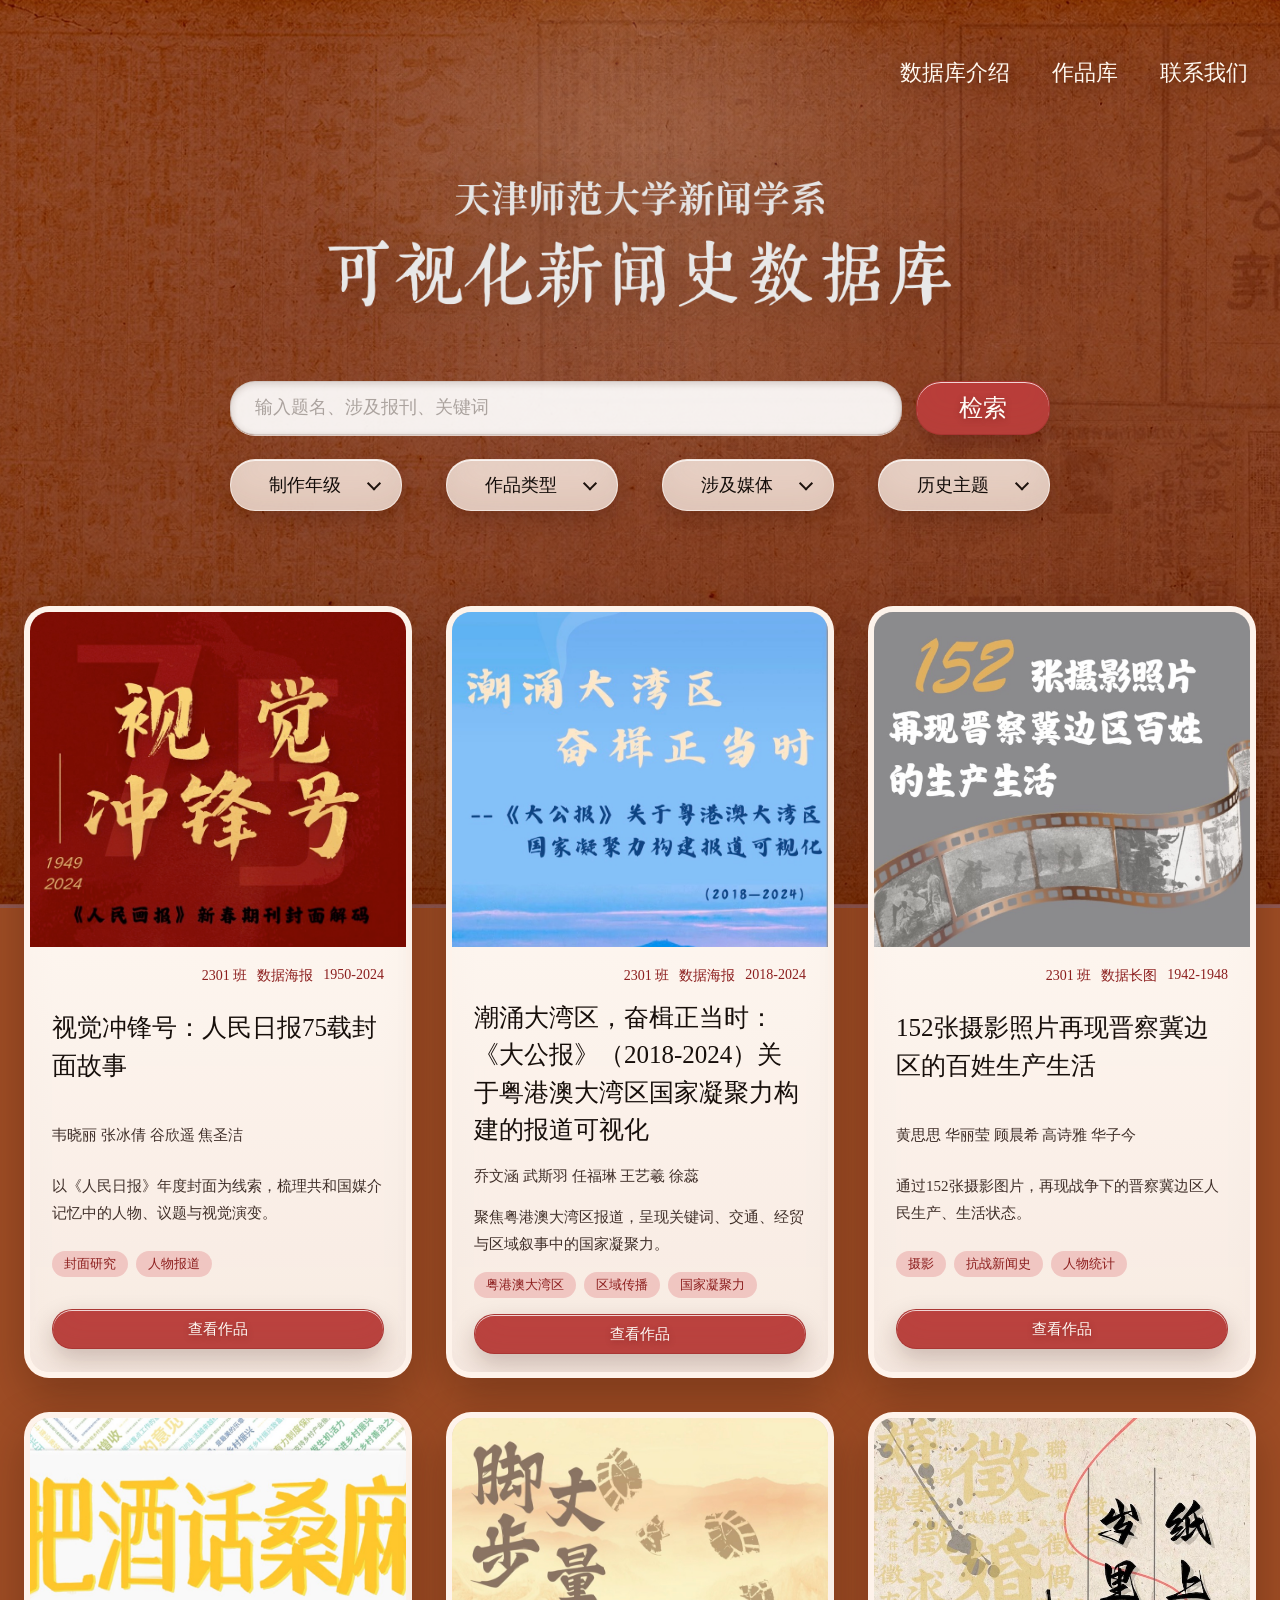
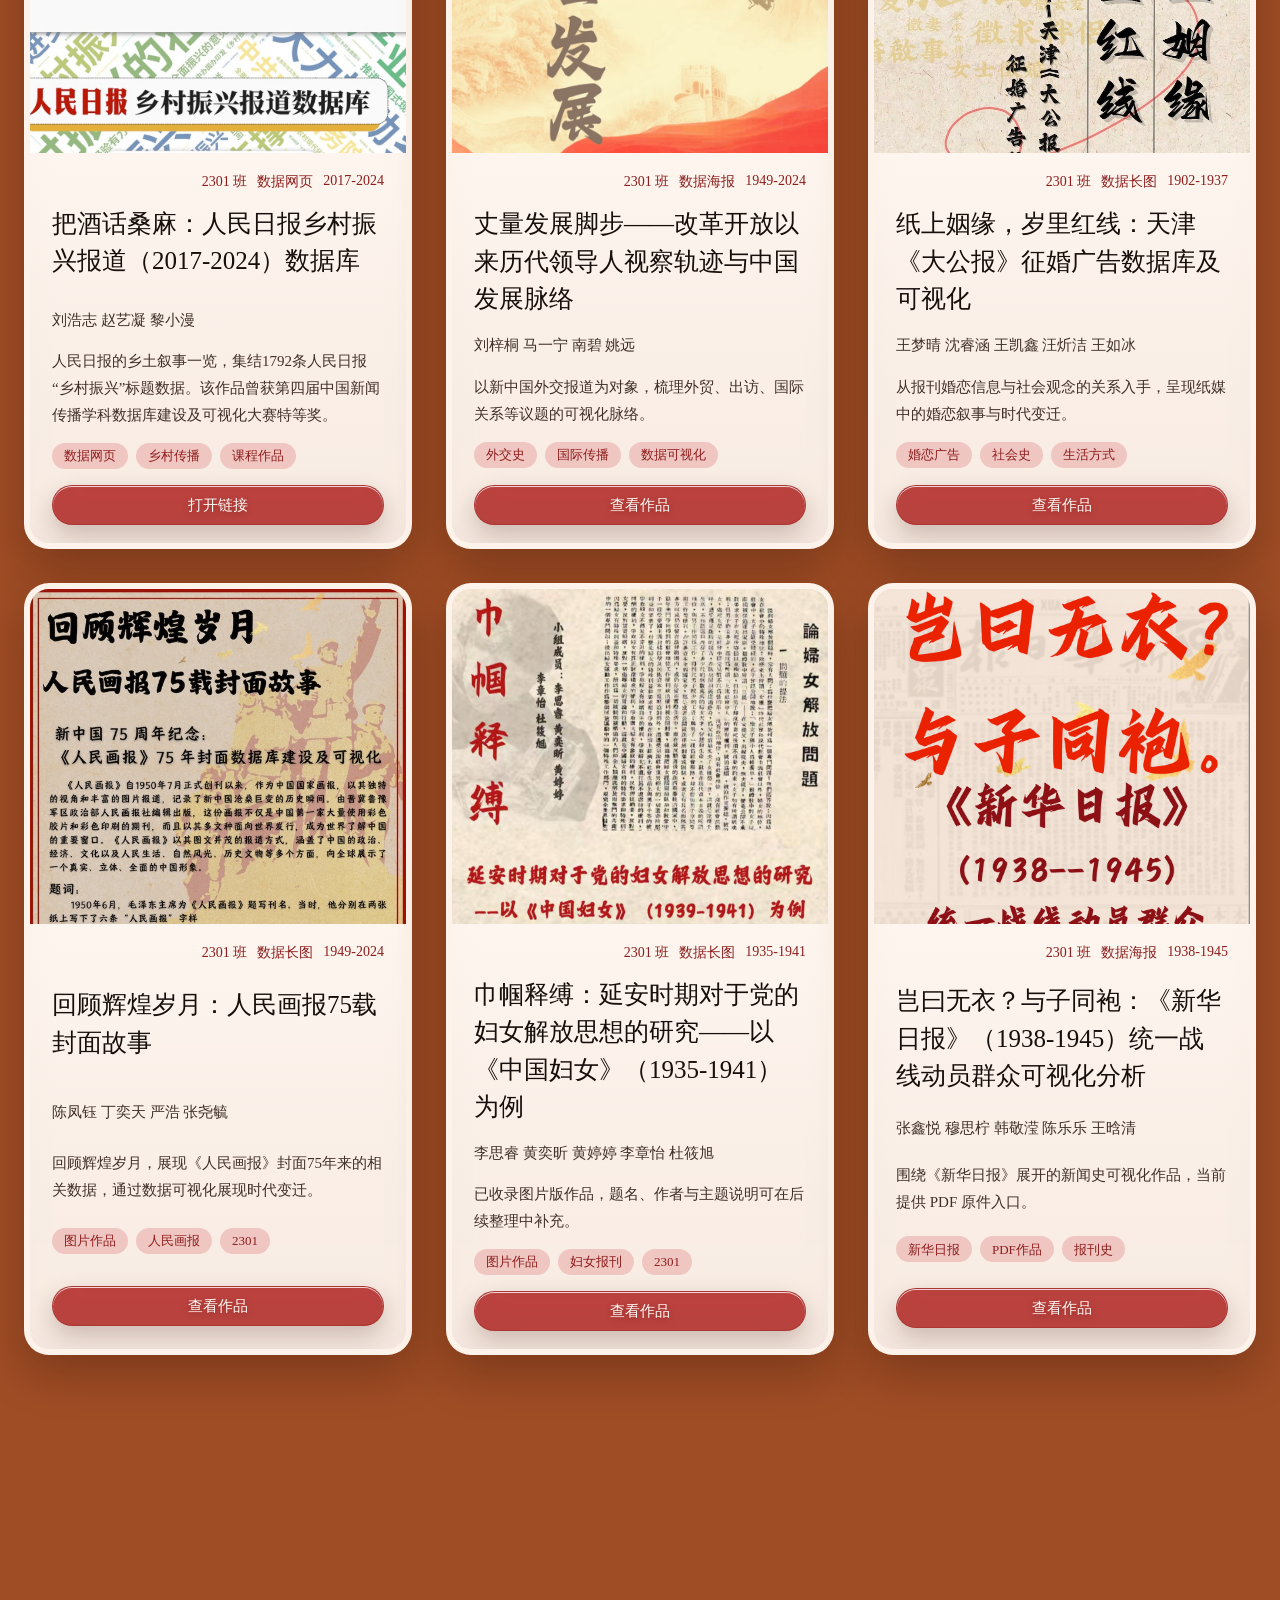
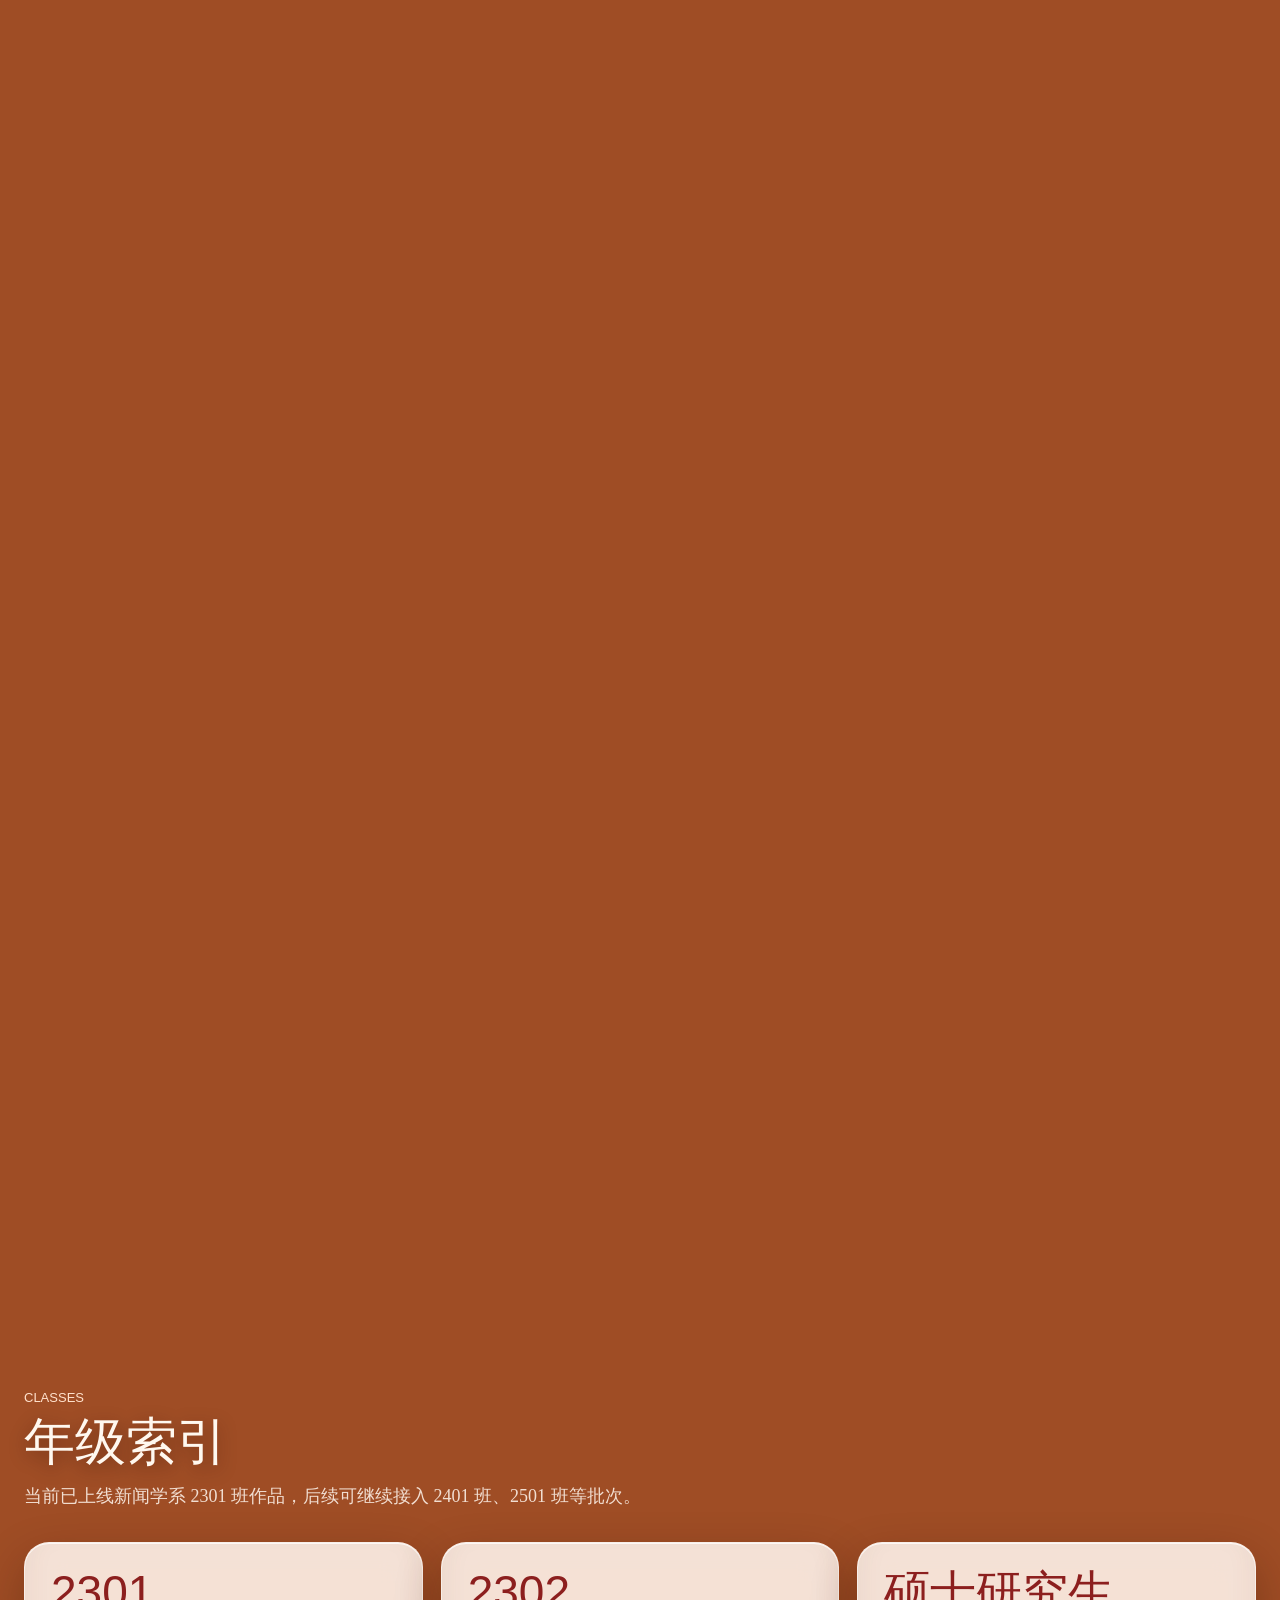
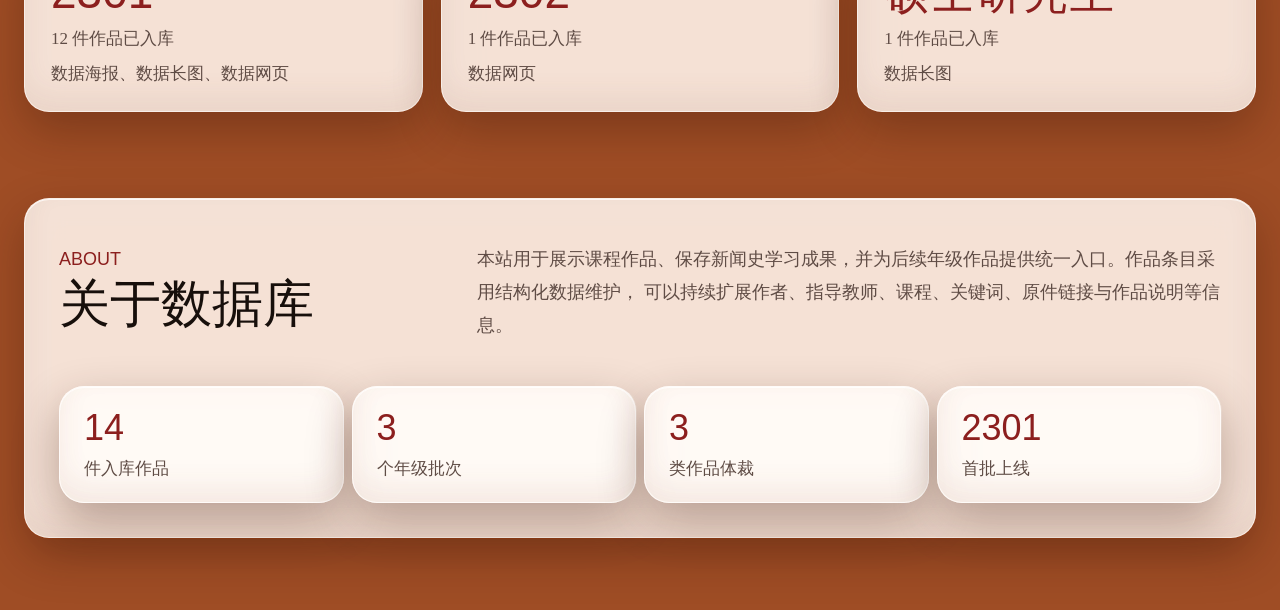
==== commit 550dfa42: "Add files via upload" ====
--- a/index.html
+++ b/index.html
@@ -16,10 +16,11 @@
     
     <!-- 老旧浏览器备用（Windows 8 以下） -->
     <!-- <link rel="shortcut icon" href="favicon/favicon.ico"> -->
-    <link rel="stylesheet" href="styles.css">
+    <link rel="stylesheet" href="styles.css?v=20260605-18">
   </head>
   
   <body>
+    <div class="page-bg" aria-hidden="true"></div>
     <header class="site-header">
       <nav class="topbar" aria-label="主导航">
         <a class="brand" href="#top" aria-label="返回首页">新闻史数据库</a>
@@ -41,7 +42,8 @@
       </section>
     </header>
 
-    <div class="toolbar" aria-label="作品筛选工具">
+    <div class="toolbar-shell">
+      <div class="toolbar" aria-label="作品筛选工具">
           <label class="search-box" aria-label="搜索作品">
             <input id="searchInput" type="search" placeholder="输入题名、涉及报刊、关键词">
           </label>
@@ -65,6 +67,7 @@
             </label>
           </div>
         </div>
+    </div>
 
     <main>
       <section class="section" id="collection">
@@ -129,6 +132,6 @@
       </div>
     </dialog>
 
-    <script src="script.js"></script>
+    <script src="script.js?v=20260605-14"></script>
   </body>
 </html>
--- a/styles.css
+++ b/styles.css
@@ -1,6 +1,6 @@
 @font-face {
-  font-family: "HYZhongSong";
-  src: url("fonts/汉仪中宋简_副本.ttf") format("truetype");
+  font-family: "MFJunYa";
+  src: url("fonts/MFJunYa_Noncommercial-Regular.otf") format("opentype");
   font-display: swap;
 }
 
@@ -28,42 +28,55 @@
 }
 
 html {
-  scroll-behavior: smooth;
-  background: #9f4d25;
+  min-height: 100%;
+  background-color: #9f4d25;
 }
 
 body {
-  position: relative;
   min-height: 100vh;
   margin: 0;
   color: var(--ink);
   background: #9f4d25;
 }
 
-body > * {
-  position: relative;
-  z-index: 1;
-}
-
-body::before,
 body::after {
   position: fixed;
-  inset: 0;
+  left: 0;
+  top: 0;
+  z-index: 25;
+  width: 100vw;
+  height: 172px;
+  content: "";
+  pointer-events: none;
+  background: linear-gradient(180deg, rgba(159, 77, 37, 0.24), rgba(159, 77, 37, 0.08) 42%, rgba(159, 77, 37, 0));
+  backdrop-filter: blur(20px) saturate(120%);
+  -webkit-backdrop-filter: blur(20px) saturate(120%);
+  mask-image: linear-gradient(180deg, #000 0%, rgba(0, 0, 0, 0.78) 34%, rgba(0, 0, 0, 0.22) 72%, transparent 100%);
+  -webkit-mask-image: linear-gradient(180deg, #000 0%, rgba(0, 0, 0, 0.78) 34%, rgba(0, 0, 0, 0.22) 72%, transparent 100%);
+  opacity: 0;
+  transition: opacity 0.48s cubic-bezier(0.22, 1, 0.36, 1);
+}
+
+body.has-top-blur::after {
+  opacity: 1;
+}
+
+.page-bg {
+  position: fixed;
+  inset: -8px;
   z-index: 0;
   pointer-events: none;
+  background: url("index pictures/background.png") center center / cover no-repeat;
+  transform: translateZ(0);
+}
+
+.page-bg::after {
+  position: absolute;
+  inset: 0;
   content: "";
-}
-
-body::before {
-  inset: -2px;
-  background: url("index pictures/background.png") center center / cover no-repeat;
-}
-
-body::after {
-  background:
+  background-image:
     radial-gradient(circle at 50% 18%, rgba(255, 236, 216, 0.18), transparent 34%),
-    linear-gradient(180deg, rgba(58, 16, 5, 0.08), rgba(80, 24, 7, 0.28)),
-    rgba(112, 38, 13, 0.1);
+    linear-gradient(180deg, rgba(58, 16, 5, 0.08), rgba(80, 24, 7, 0.28));
 }
 
 a {
@@ -88,6 +101,8 @@
 }
 
 .site-header {
+  position: relative;
+  z-index: 1;
   min-height: auto;
   color: var(--cream);
 }
@@ -95,14 +110,14 @@
 .topbar {
   position: absolute;
   top: 0;
-  left: 50%;
+  left: 32px;
+  right: 32px;
   z-index: 20;
-  width: min(1280px, calc(100% - 64px));
+  width: auto;
   padding: 50px 0 0;
   display: flex;
   align-items: center;
   justify-content: space-between;
-  transform: translateX(-50%);
 }
 
 .brand {
@@ -114,9 +129,11 @@
 
 .nav-links {
   margin-left: auto;
-  display: flex;
+  display: grid;
+  grid-template-columns: max-content max-content max-content;
   align-items: center;
-  gap: clamp(28px, 4vw, 56px);
+  gap: 42px;
+  justify-content: end;
   color: #fff8ef;
   font-size: 22px;
   text-shadow: 0 3px 12px rgba(44, 14, 4, 0.4);
@@ -183,33 +200,41 @@
   filter: drop-shadow(0 6px 20px rgba(50, 15, 4, 0.42));
 }
 
-.toolbar {
+.toolbar-shell {
   position: sticky;
-  top: 12px;
+  top: 10px;
   z-index: 30;
   width: min(820px, 100%);
   margin: 46px auto 18px;
+  transition: opacity 0.28s ease, transform 0.28s ease, visibility 0.28s ease;
+}
+
+.toolbar-shell::after {
+  display: none;
+}
+
+.toolbar-shell.is-hidden {
+  opacity: 0;
+  pointer-events: none;
+  transform: translateY(-16px);
+  visibility: hidden;
+}
+
+.toolbar {
+  position: relative;
+  z-index: 1;
+  width: min(820px, 100%);
+  margin: 0 auto;
   display: grid;
   grid-template-columns: minmax(0, 1fr) 134px;
-  gap: 0;
-  padding: 11px 12px;
+  gap: 14px;
+  align-items: start;
+  padding: 0;
   transition: filter 0.22s ease;
 }
 
 .toolbar::before {
-  position: absolute;
-  top: 0;
-  left: 0;
-  right: 0;
-  height: 76px;
-  z-index: 0;
-  content: "";
-  border: 1px solid var(--line);
-  border-radius: var(--radius);
-  background: rgba(245, 232, 224, 0.82);
-  box-shadow: var(--shadow), var(--inset);
-  backdrop-filter: var(--glass-blur);
-  -webkit-backdrop-filter: var(--glass-blur);
+  display: none;
 }
 
 .search-box {
@@ -219,18 +244,26 @@
   padding: 0;
   border: 0;
   background: transparent;
-}
-
-.search-box input {
+  box-shadow: none;
+  backdrop-filter: none;
+  -webkit-backdrop-filter: none;
+}
+
+.search-box input,
+.search-submit {
   width: 100%;
   height: 54px;
+  min-height: 54px;
+  border-radius: var(--radius);
+}
+
+.search-box input {
   border: 1px solid rgba(76, 46, 35, 0.22);
-  border-radius: 20px;
-  background: rgba(255, 255, 255, 0.88);
+  background: rgba(255, 255, 255, 0.92);
   color: var(--ink);
   padding: 0 24px;
   font-size: 18px;
-  box-shadow: inset 0 2px 8px rgba(62, 34, 21, 0.2), 0 1px 0 rgba(255, 255, 255, 0.75);
+  box-shadow: inset 0 2px 7px rgba(62, 34, 21, 0.18), 0 1px 0 rgba(255, 255, 255, 0.75);
   outline: 0;
 }
 
@@ -277,12 +310,12 @@
 .search-submit {
   position: relative;
   z-index: 1;
-  align-self: stretch;
-  min-height: 54px;
-  margin-left: 10px;
-  border-radius: 22px;
+  align-self: start;
+  margin-left: 0;
+  border-radius: var(--radius);
+  font-family: "MFJunYa", "Songti SC", "STSong", serif;
   font-size: 26px;
-  box-shadow: 0 7px 14px rgba(76, 18, 14, 0.28), var(--inset);
+  box-shadow: 0 10px 22px rgba(76, 18, 14, 0.34), var(--inset);
 }
 
 .toolbar .search-submit {
@@ -293,7 +326,7 @@
   position: relative;
   z-index: 1;
   grid-column: 1 / -1;
-  margin-top: 28px;
+  margin-top: 10px;
   display: grid;
   grid-template-columns: repeat(4, minmax(0, 1fr));
   gap: 44px;
@@ -307,9 +340,9 @@
   place-items: center;
   border: 1px solid var(--line);
   border-radius: var(--radius);
-  background: var(--paper-soft);
+  background: rgba(245, 232, 224, 0.86);
   color: #120c09;
-  box-shadow: 0 10px 22px rgba(54, 19, 7, 0.28), var(--inset);
+  box-shadow: 0 8px 18px rgba(54, 19, 7, 0.22), var(--inset);
   backdrop-filter: var(--glass-blur);
   -webkit-backdrop-filter: var(--glass-blur);
   overflow: hidden;
@@ -319,7 +352,7 @@
 .filters span {
   position: absolute;
   left: 20px;
-  right: 44px;
+  right: 42px;
   z-index: 1;
   pointer-events: none;
   overflow: hidden;
@@ -342,26 +375,24 @@
   outline: 0;
 }
 
-.filters label::before,
 .filters label::after {
   position: absolute;
+  top: 50%;
   right: 22px;
+  width: 8px;
+  height: 8px;
+  content: "";
+  border: solid #1c120d;
+  border-width: 0 2px 2px 0;
+  transform: translateY(-65%) rotate(45deg);
+  transform-origin: center;
   color: #1c120d;
-  font: 18px/1 Arial, sans-serif;
   pointer-events: none;
 }
 
-.filters label::before {
-  top: 11px;
-  content: "⌃";
-}
-
-.filters label::after {
-  bottom: 10px;
-  content: "⌄";
-}
-
 main {
+  position: relative;
+  z-index: 1;
   width: min(1320px, calc(100% - 48px));
   margin: 0 auto;
   padding-bottom: 72px;
@@ -433,6 +464,7 @@
 .about-section h2 {
   margin: 0;
   color: #fff8ef;
+  font-family: "MFJunYa", "Songti SC", "STSong", serif;
   font-size: clamp(38px, 4vw, 58px);
   line-height: 1.1;
   text-shadow: 0 5px 18px rgba(46, 14, 5, 0.4);
@@ -492,7 +524,7 @@
   grid-template-rows: 335px 1fr;
   overflow: hidden;
   border-width: 6px;
-  border-color: rgba(255, 246, 238, 0.86);
+  border-color: rgba(255, 246, 238, 0.9);
   opacity: 0;
   transform: translateY(36px);
   transition: opacity 0.68s ease, transform 0.68s ease, box-shadow 0.22s ease;
@@ -562,6 +594,7 @@
 .work-card h3 {
   min-height: 88px;
   margin: 0;
+  font-family: "MFJunYa", "Songti SC", "STSong", serif;
   font-size: 25px;
   line-height: 1.5;
 }
@@ -769,7 +802,9 @@
 
 @media (max-width: 820px) {
   .topbar {
-    width: min(100% - 32px, 1280px);
+    left: 16px;
+    right: 16px;
+    width: auto;
     padding-top: 28px;
   }
 
@@ -778,41 +813,55 @@
   }
 
   .nav-links {
-    gap: 18px;
+    gap: 20px;
     font-size: 16px;
   }
 
   .hero {
     width: min(100% - 32px, 1220px);
-    min-height: 100svh;
-    padding-top: 128px;
+    min-height: auto;
+    padding-top: 112px;
   }
 
   .hero-title-img {
     width: min(94vw, 560px);
+  }
+
+  .toolbar-shell {
+    width: calc(100% - 24px);
+    margin: 34px auto 14px;
+  }
+
+  body::after {
+    height: 150px;
   }
 
   .toolbar {
     grid-template-columns: minmax(0, 1fr) 96px;
     width: 100%;
-    margin: 34px auto 14px;
-    gap: 0;
-    padding: 9px;
-  }
-
-  .toolbar::before {
-    height: 68px;
+    margin: 0;
+    gap: 8px;
+    padding: 0;
   }
 
   .search-box {
     border-radius: var(--radius);
   }
 
+  .search-box input,
   .search-submit {
-    width: auto;
+    width: 100%;
     min-height: 50px;
-    margin: 0 0 0 8px;
+    height: 50px;
     border-radius: 20px;
+  }
+
+  .search-submit {
+    margin: 0;
+    font-size: 20px;
+  }
+
+  .toolbar .search-submit {
     font-size: 20px;
   }
 
@@ -835,10 +884,6 @@
 }
 
 @media (max-width: 640px) {
-  body::before {
-    background-size: cover;
-  }
-
   .nav-links {
     margin-left: 0;
     gap: 12px;
@@ -858,7 +903,6 @@
   }
 
   .search-box input {
-    height: 50px;
     font-size: 15px;
     padding: 0 14px;
   }
@@ -866,7 +910,7 @@
   .filters {
     grid-template-columns: repeat(2, minmax(0, 1fr));
     gap: 12px;
-    margin-top: 22px;
+    margin-top: 10px;
   }
 
   .filters label {
@@ -879,10 +923,10 @@
     font-size: 15px;
   }
 
-  .filters label::before,
   .filters label::after {
     right: 14px;
-    font-size: 15px;
+    width: 7px;
+    height: 7px;
   }
 
   main {
@@ -908,3 +952,8 @@
     padding: 24px;
   }
 }
+
+body,
+body * {
+  font-weight: 400 !important;
+}
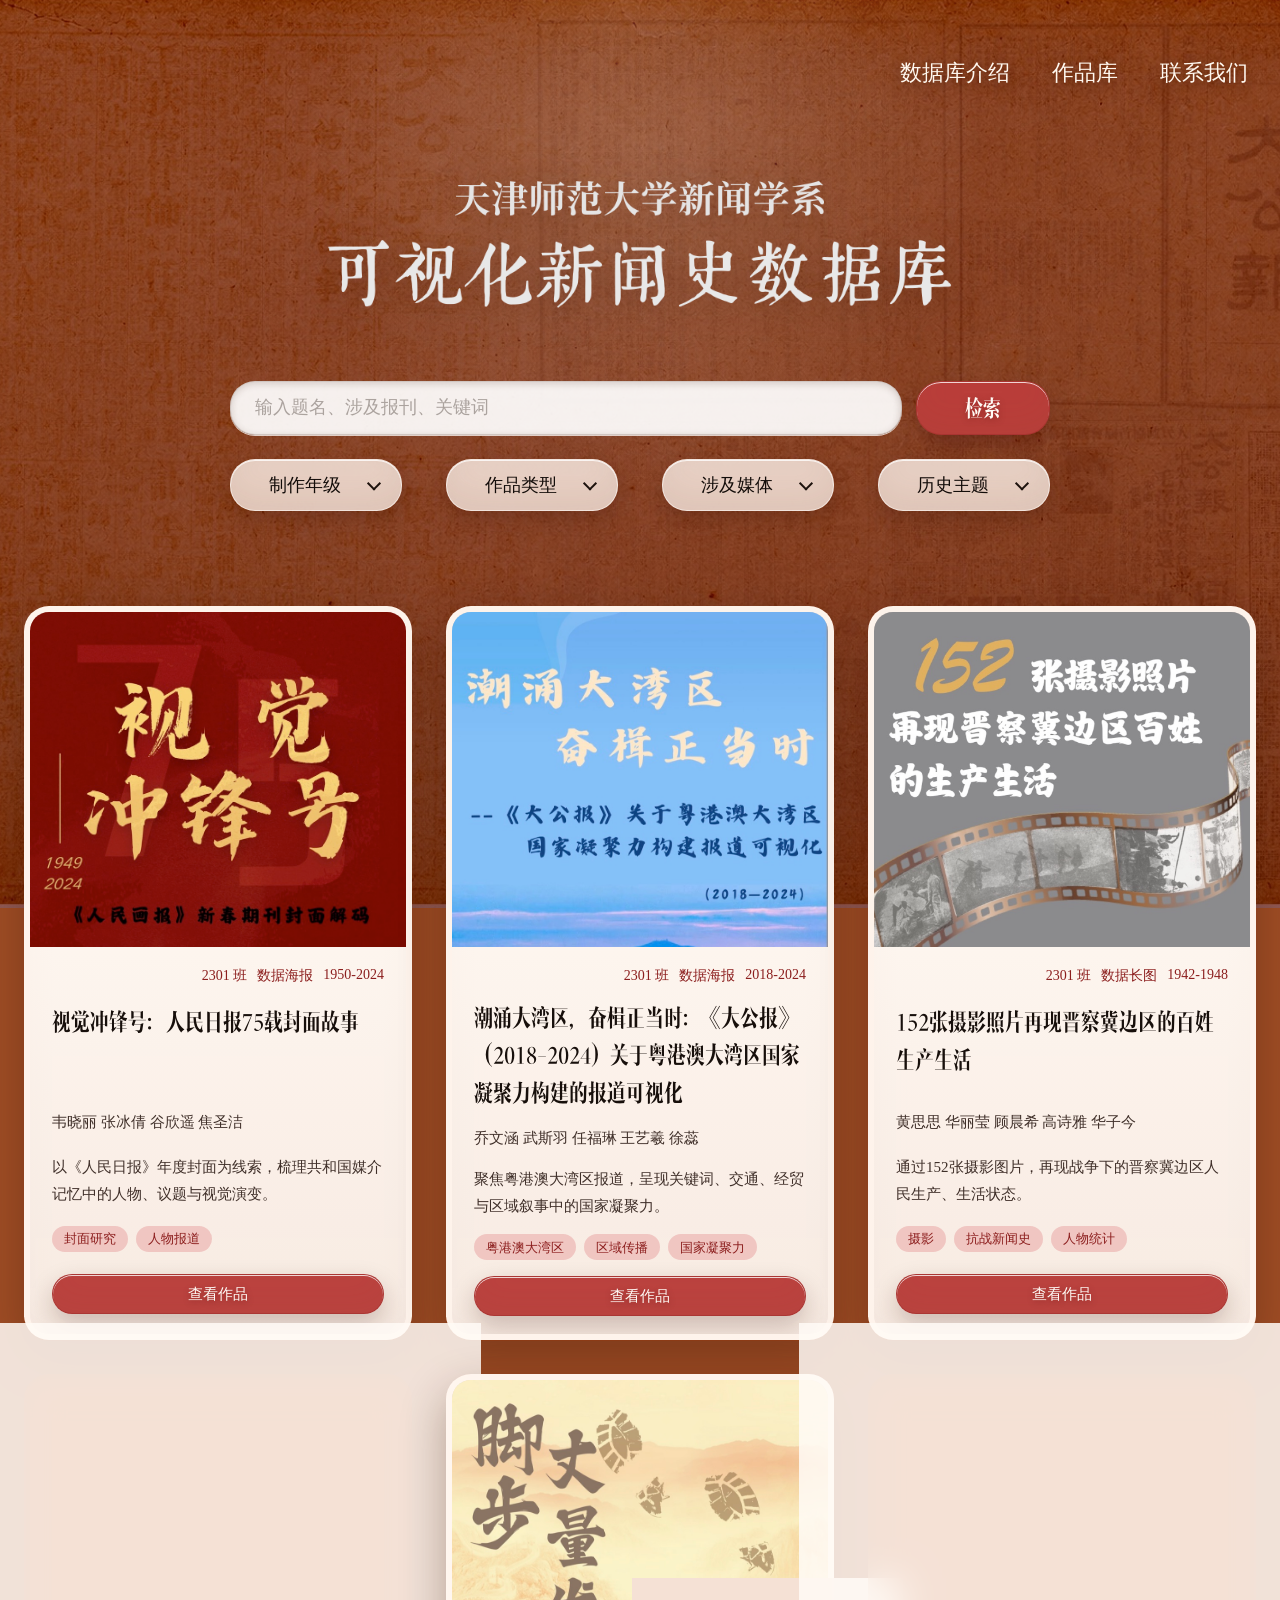
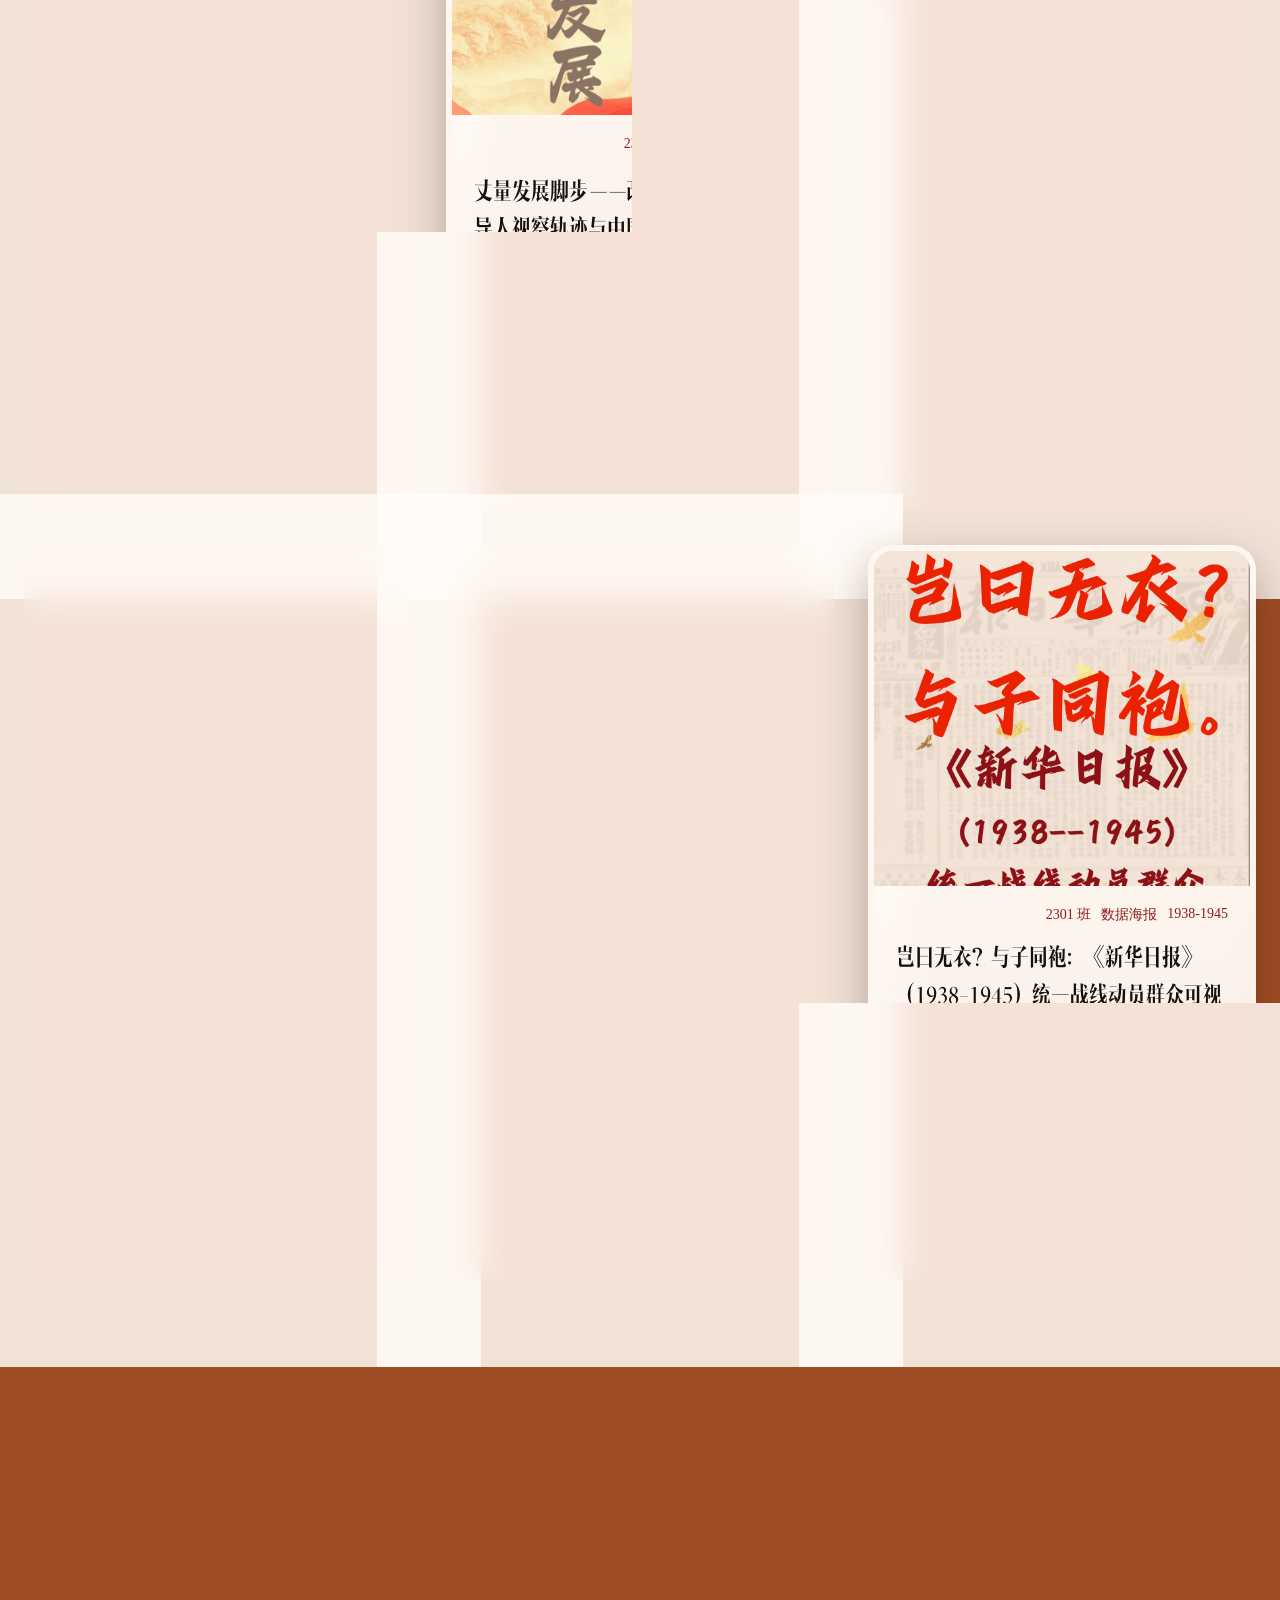
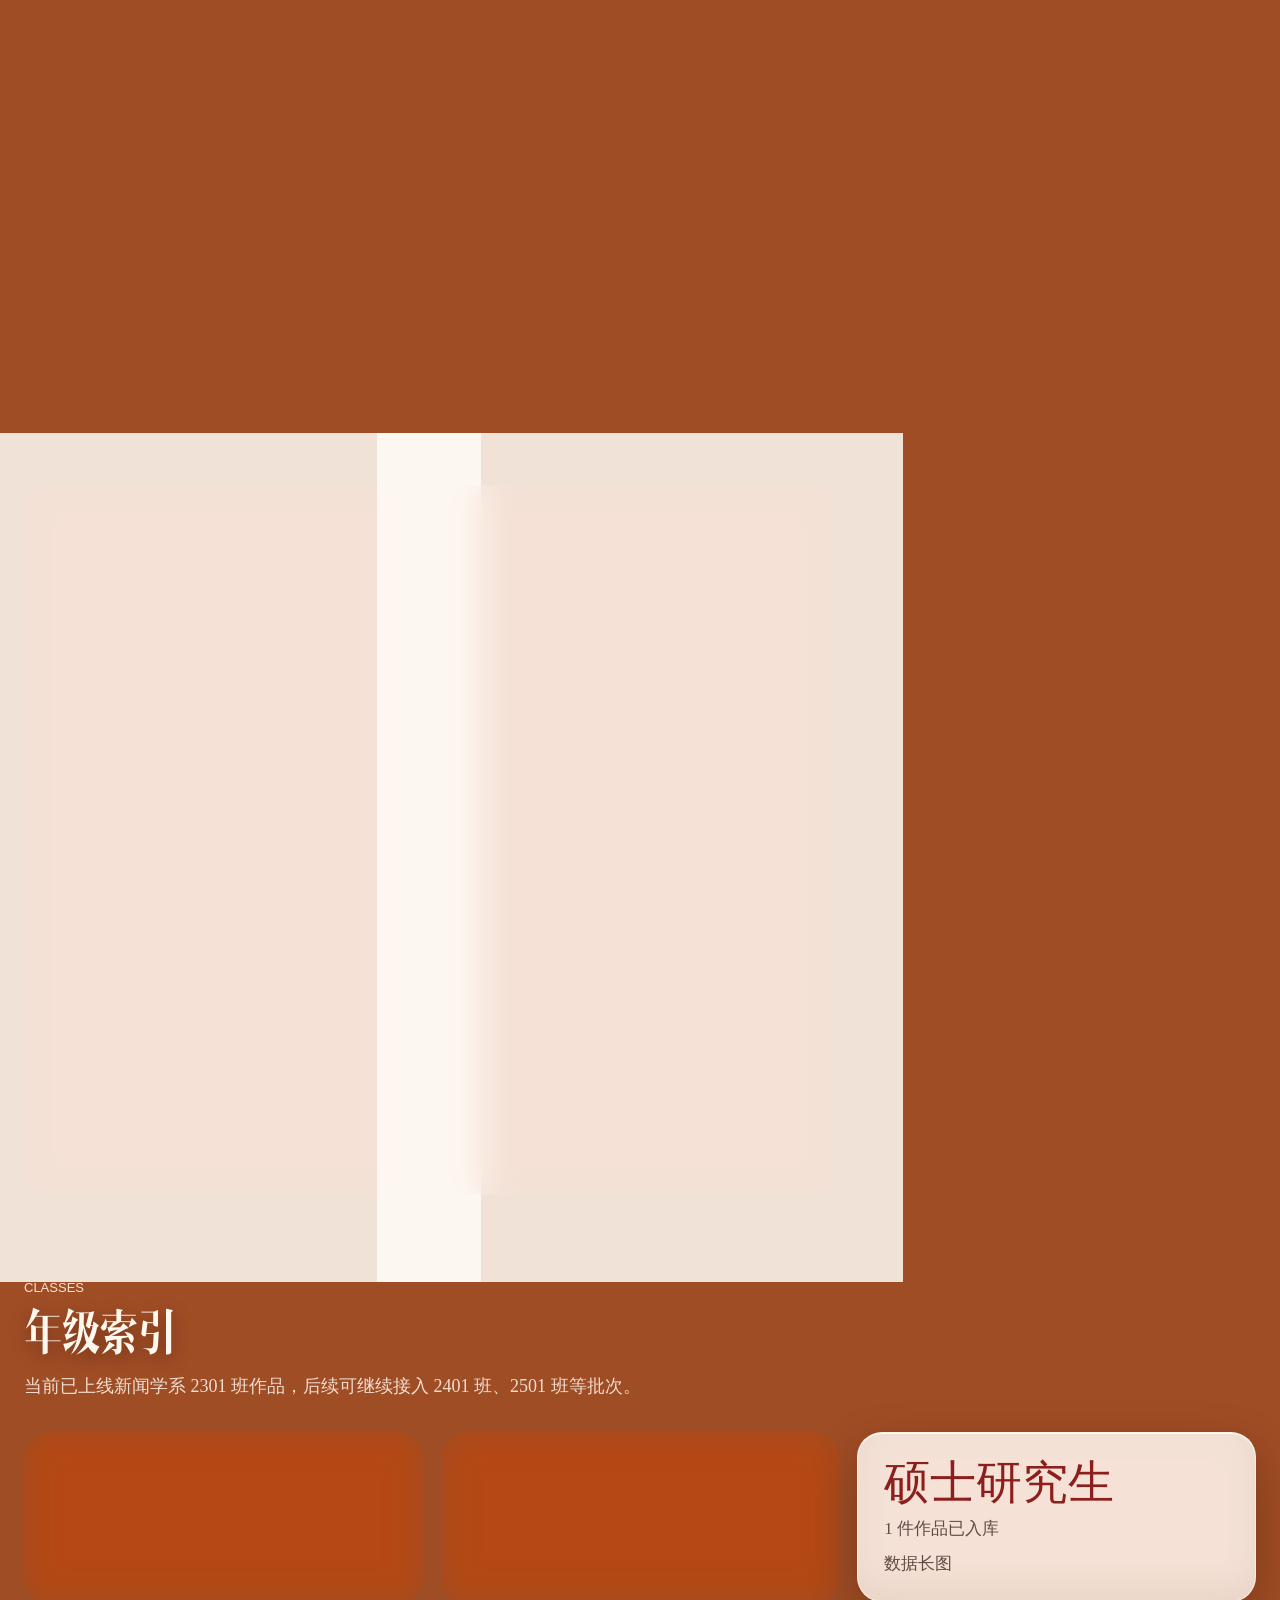
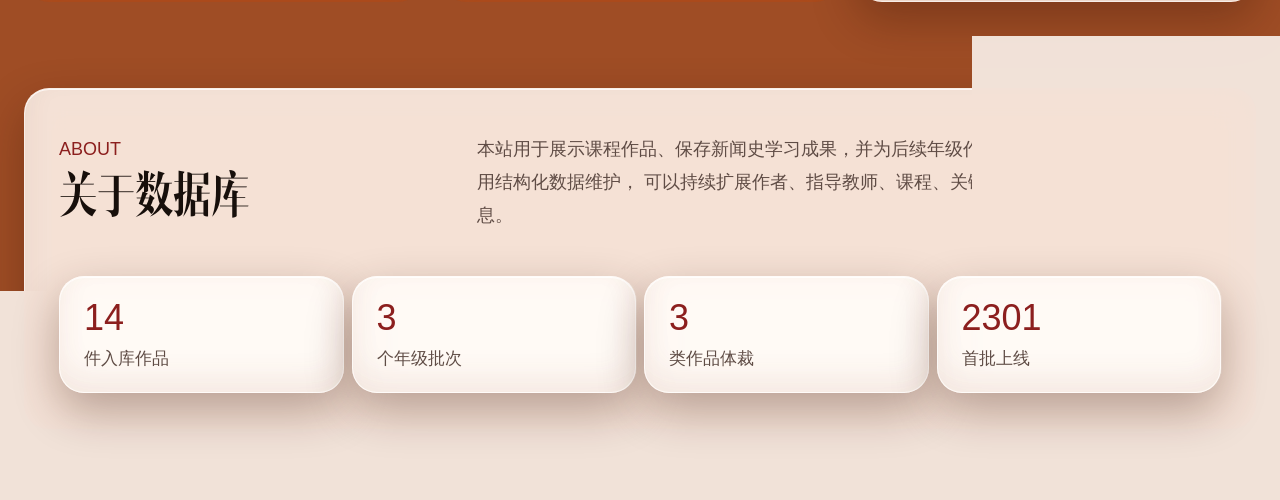
==== commit bd693c94: "Add files via upload" ====
--- a/index.html
+++ b/index.html
@@ -16,7 +16,7 @@
     
     <!-- 老旧浏览器备用（Windows 8 以下） -->
     <!-- <link rel="shortcut icon" href="favicon/favicon.ico"> -->
-    <link rel="stylesheet" href="styles.css?v=20260605-18">
+    <link rel="stylesheet" href="styles.css?v=20260605-21">
   </head>
   
   <body>
@@ -124,14 +124,19 @@
         <div class="viewer-meta">
           <p class="eyebrow" id="viewerGrade"></p>
           <h3 id="viewerTitle"></h3>
+          <p class="viewer-author" id="viewerAuthor"></p>
           <p id="viewerDesc"></p>
           <div class="tag-row" id="viewerTags"></div>
-          <a class="button primary" id="openOriginal" href="#" target="_blank" rel="noreferrer">打开原件</a>
+          <div class="viewer-actions">
+            <a class="button primary" id="openOriginal" href="#" target="_blank" rel="noreferrer">打开原件</a>
+            <button class="button share-button" id="shareWork" type="button">分享</button>
+          </div>
+          <p class="share-status" id="shareStatus" aria-live="polite"></p>
         </div>
         <div class="viewer-frame" id="viewerFrame"></div>
       </div>
     </dialog>
 
-    <script src="script.js?v=20260605-14"></script>
+    <script src="script.js?v=20260605-19"></script>
   </body>
 </html>
--- a/styles.css
+++ b/styles.css
@@ -61,6 +61,10 @@
   opacity: 1;
 }
 
+body.is-ios-safari::after {
+  display: none;
+}
+
 .page-bg {
   position: fixed;
   inset: -8px;
@@ -746,11 +750,19 @@
 
 .viewer-meta h3 {
   margin: 0;
+  font-family: "MFJunYa", "Songti SC", "STSong", serif;
   font-size: 26px;
   line-height: 1.35;
 }
 
-.viewer-meta p:not(.eyebrow) {
+.viewer-author {
+  margin: -4px 0 0;
+  color: var(--red-deep);
+  font-size: 14px;
+  line-height: 1.7;
+}
+
+.viewer-meta p:not(.eyebrow):not(.viewer-author) {
   color: var(--muted);
   font-size: 15px;
   line-height: 1.8;
@@ -763,14 +775,36 @@
   font-size: 14px;
 }
 
-.viewer-meta .button.primary {
-  align-self: flex-start;
+.viewer-actions {
+  display: flex;
+  flex-wrap: wrap;
+  gap: 10px;
+  align-items: center;
+  margin-top: 2px;
+}
+
+.viewer-meta .button.primary,
+.share-button {
+  align-self: center;
   width: auto;
   max-width: 100%;
   min-height: 40px;
-  margin-top: 2px;
   padding: 0 18px;
   font-size: 15px;
+}
+
+.share-button {
+  border-color: rgba(67, 34, 20, 0.18);
+  background: rgba(255, 251, 246, 0.78);
+  color: var(--red-deep);
+}
+
+.share-status {
+  min-height: 18px;
+  margin: -2px 0 0;
+  color: var(--red-deep);
+  font-size: 13px;
+  line-height: 1.4;
 }
 
 .viewer-frame {
@@ -955,5 +989,5 @@
 
 body,
 body * {
-  font-weight: 400 !important;
-}
+  font-weight: 500 !important;
+}
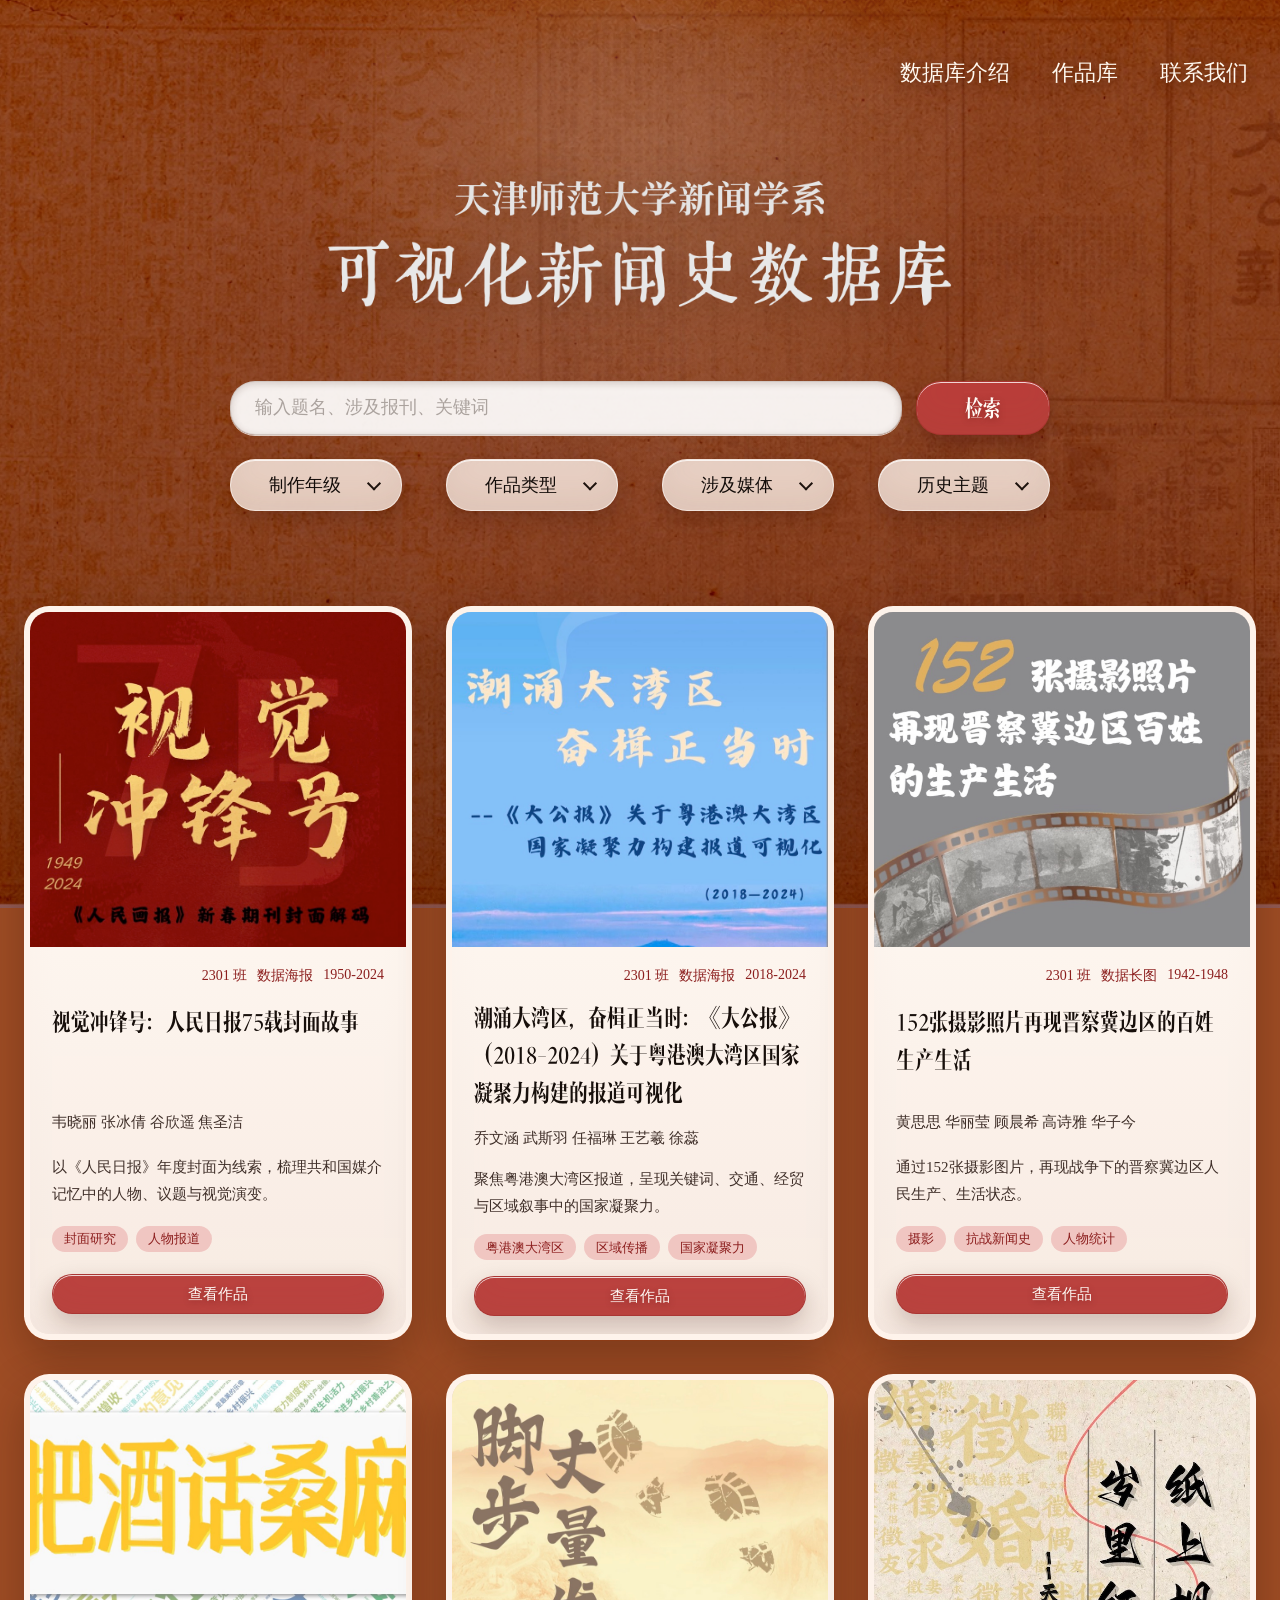
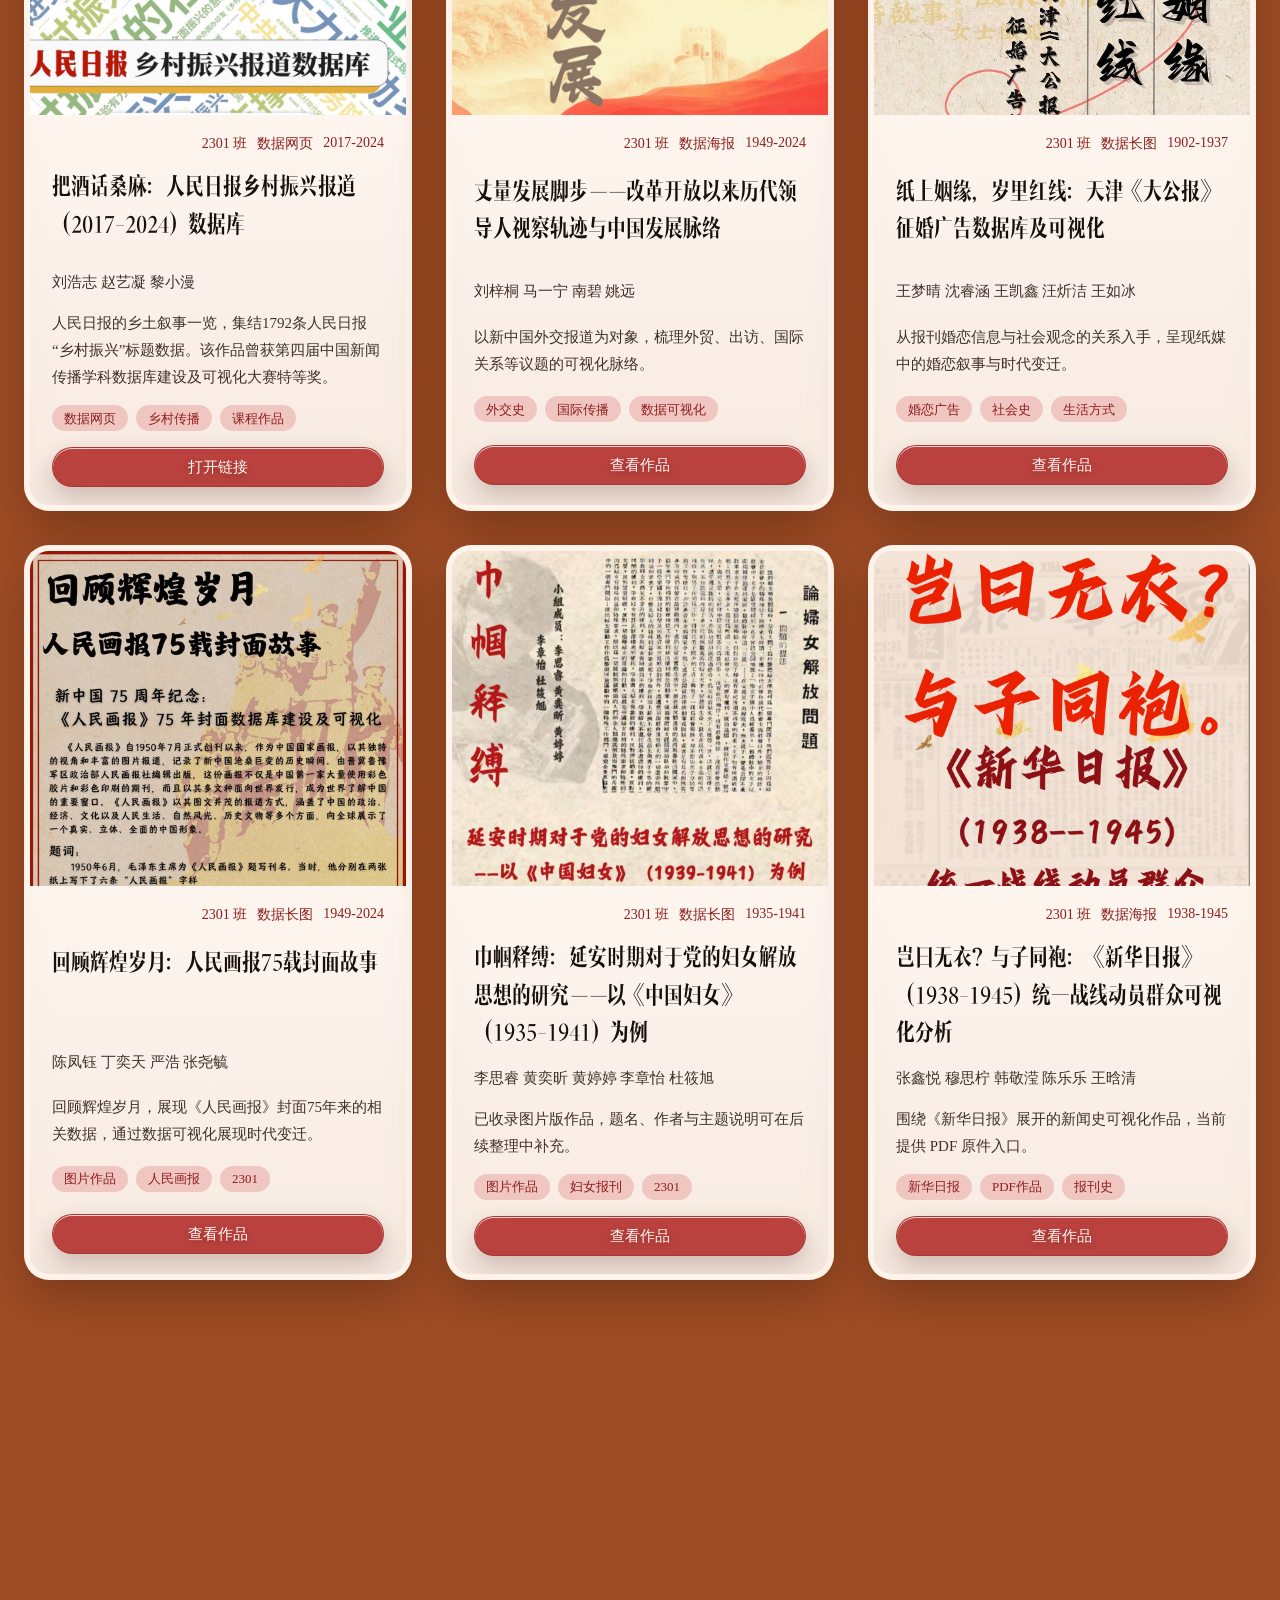
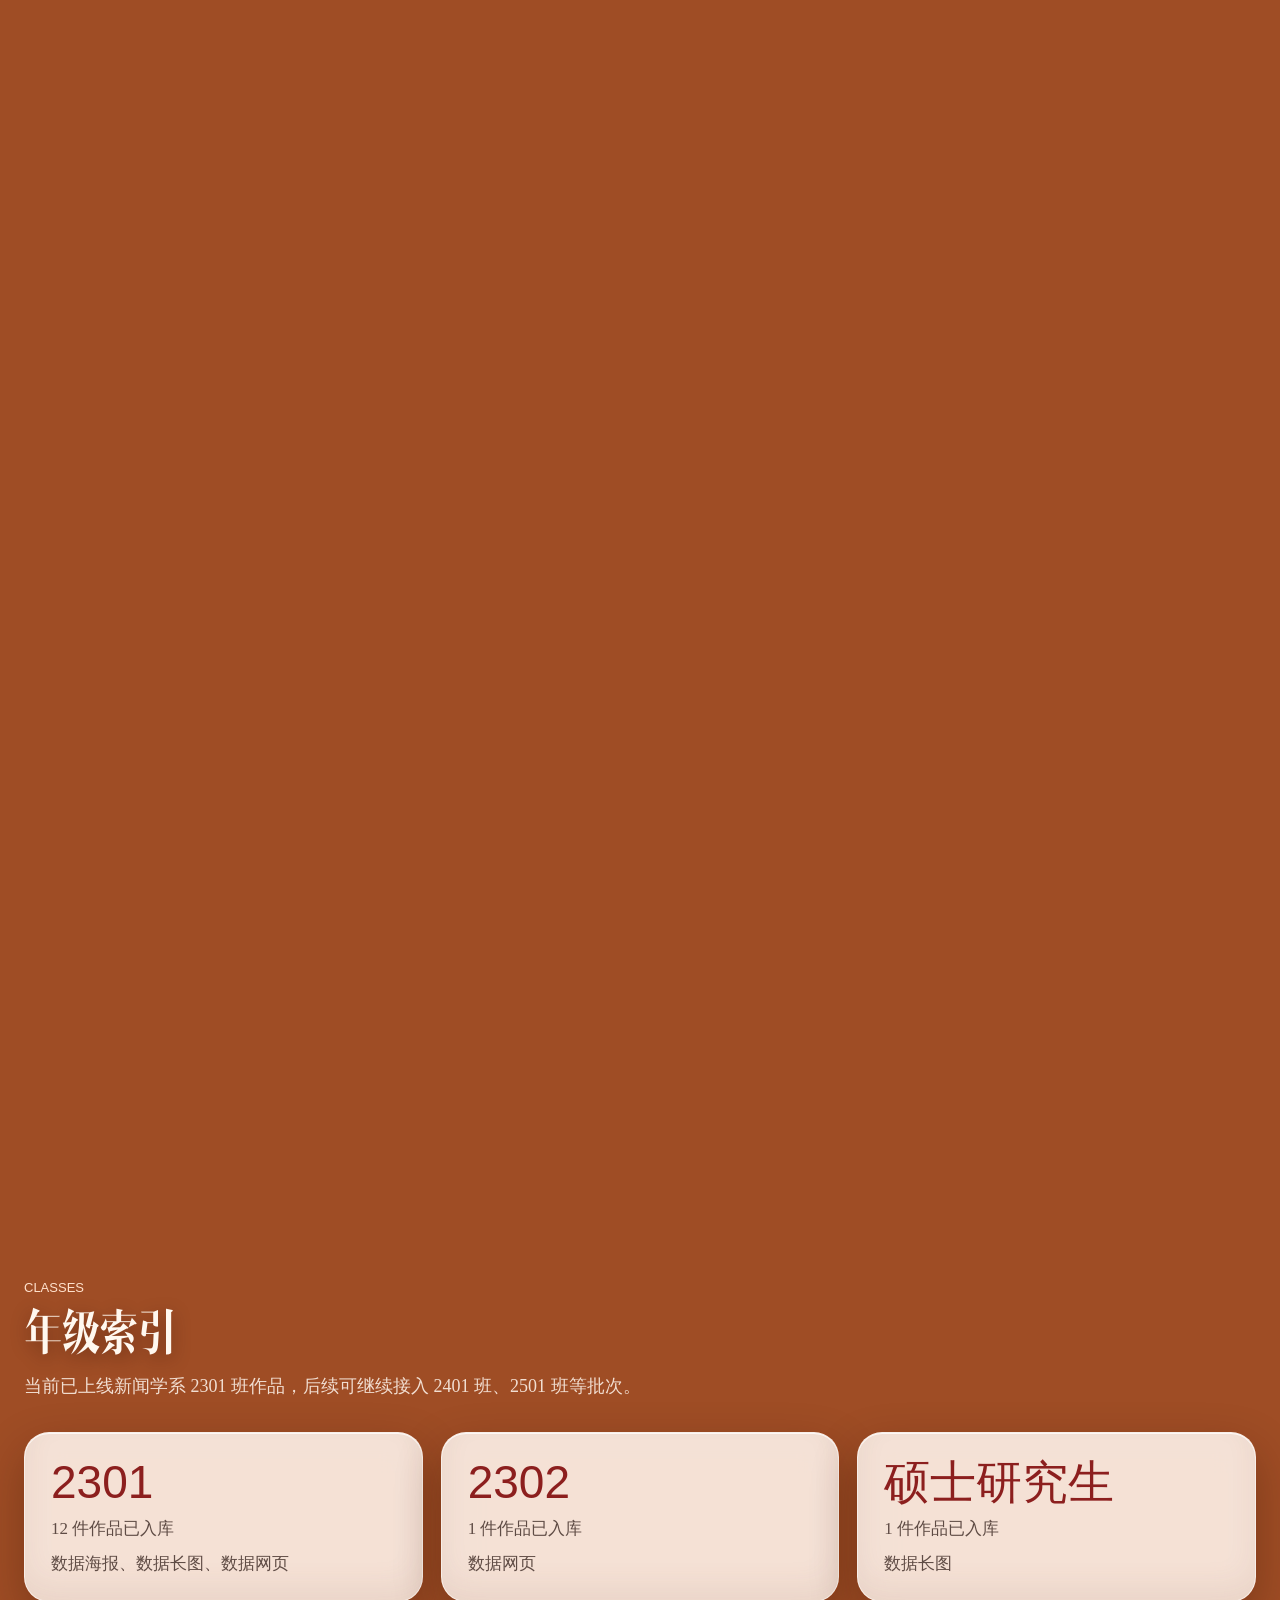
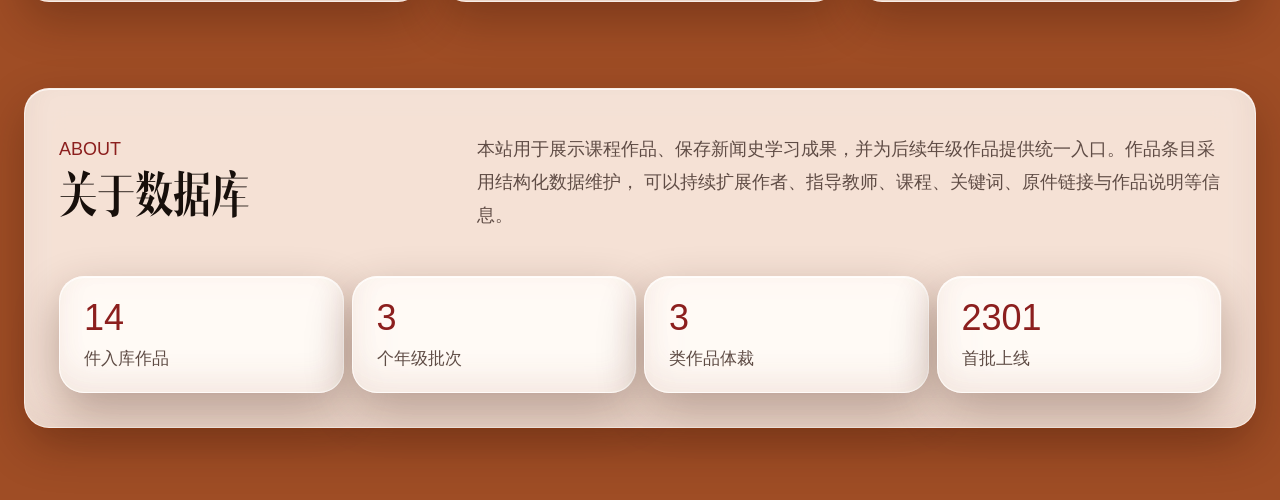
==== commit 30f4289a: "Add files via upload" ====
--- a/index.html
+++ b/index.html
@@ -137,6 +137,6 @@
       </div>
     </dialog>
 
-    <script src="script.js?v=20260605-19"></script>
+    <script src="script.js?v=20260605-21"></script>
   </body>
 </html>
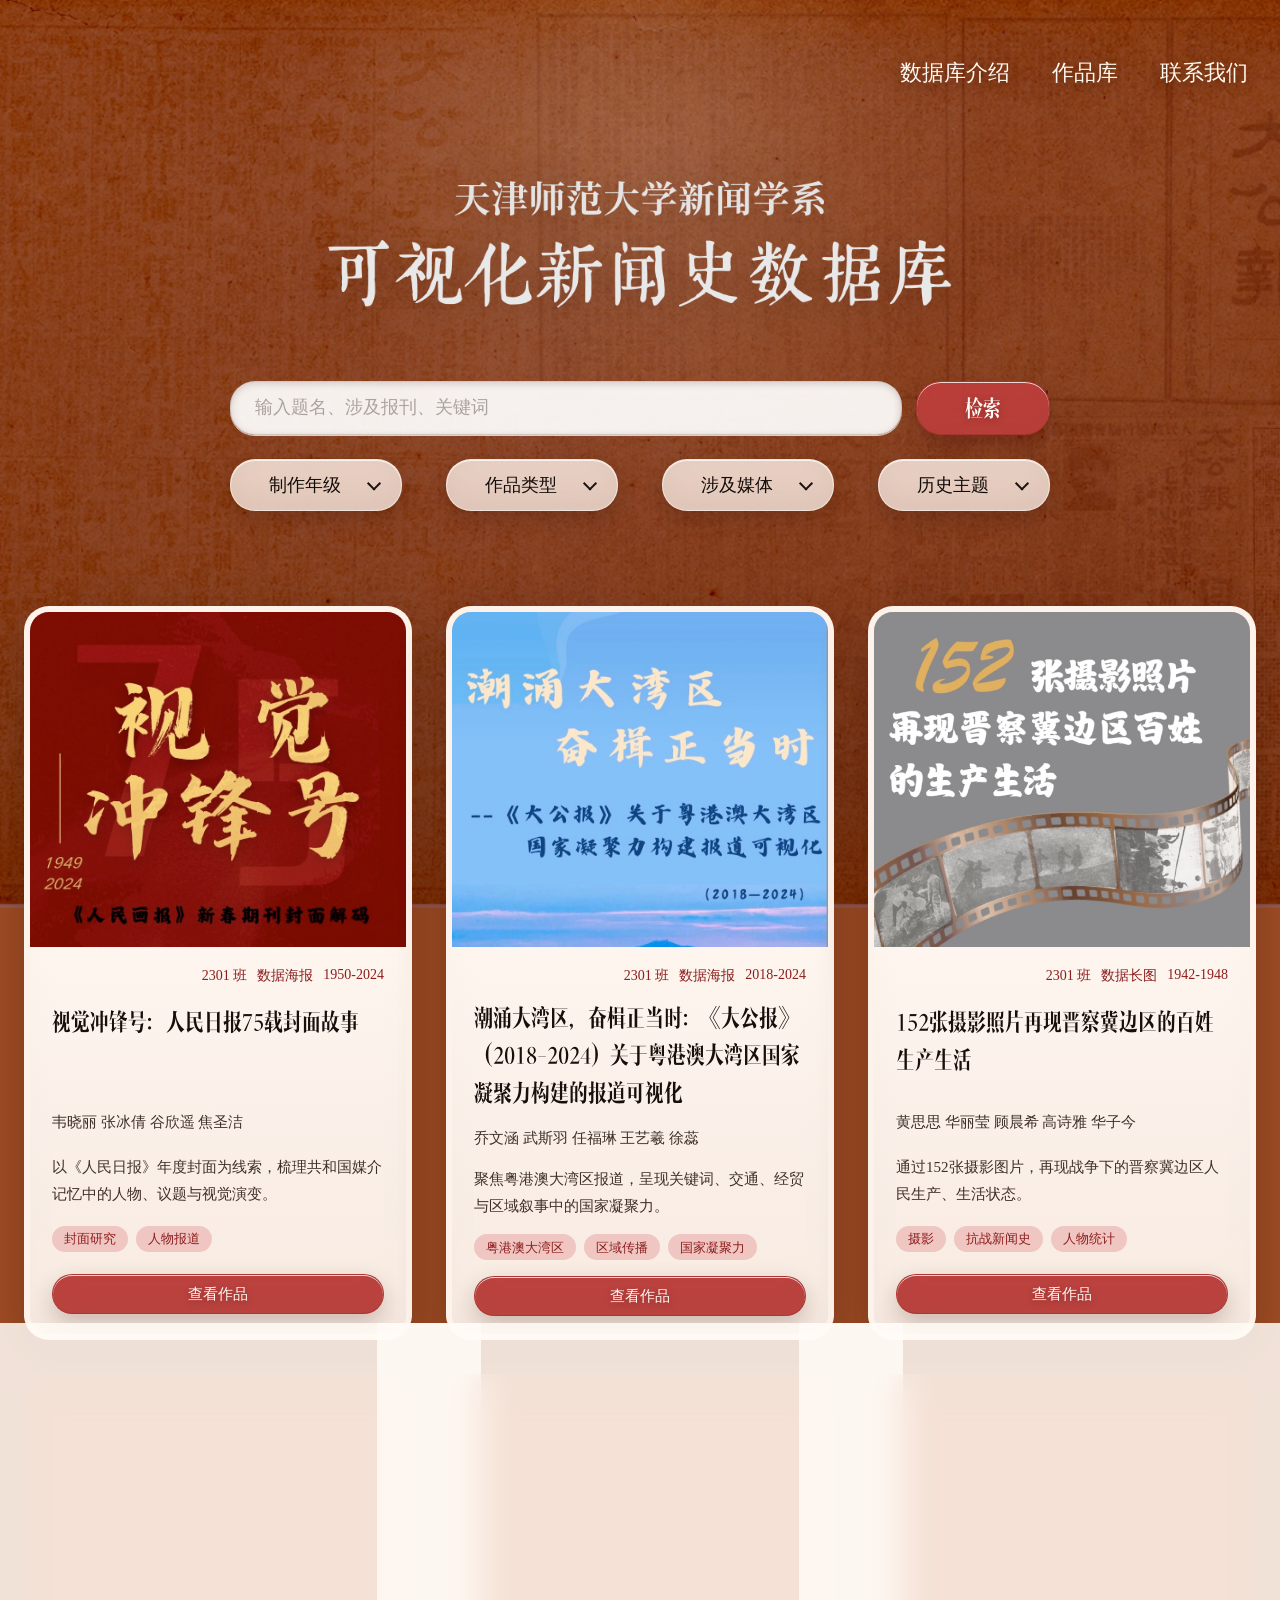
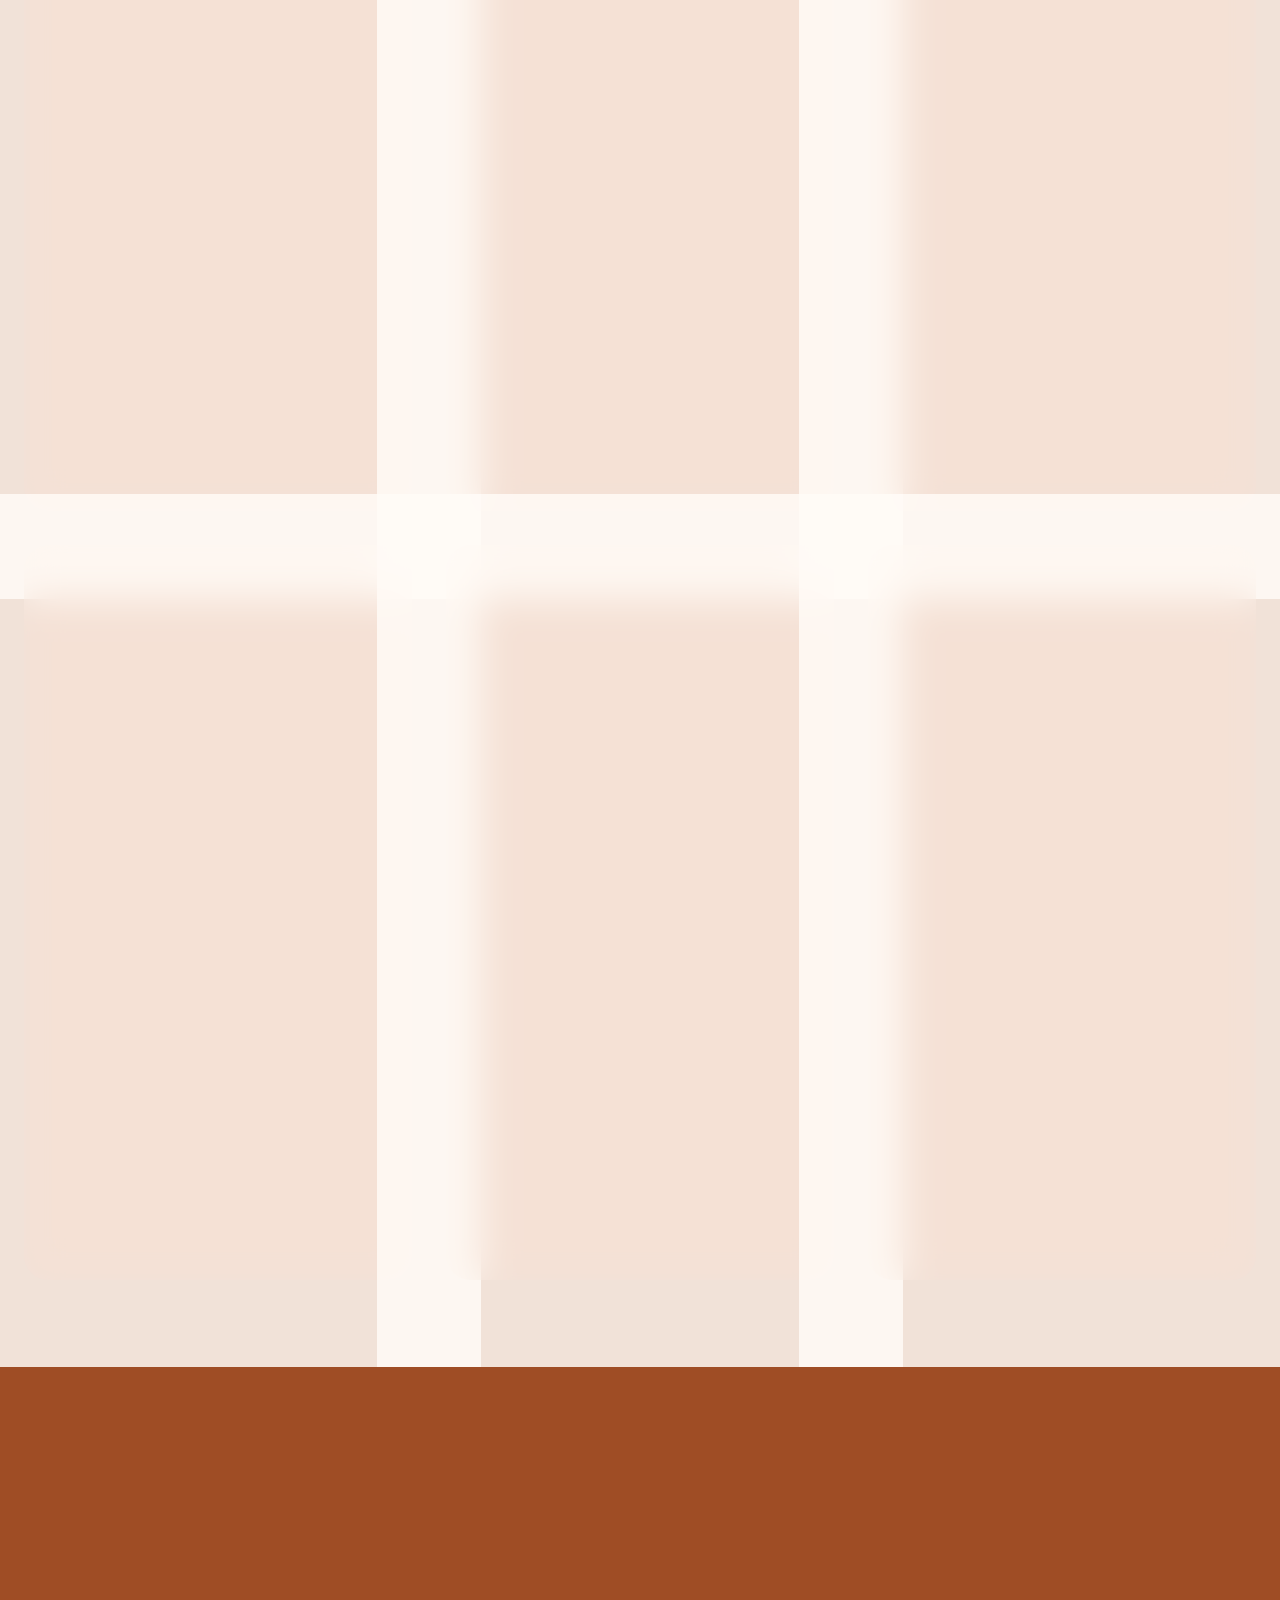
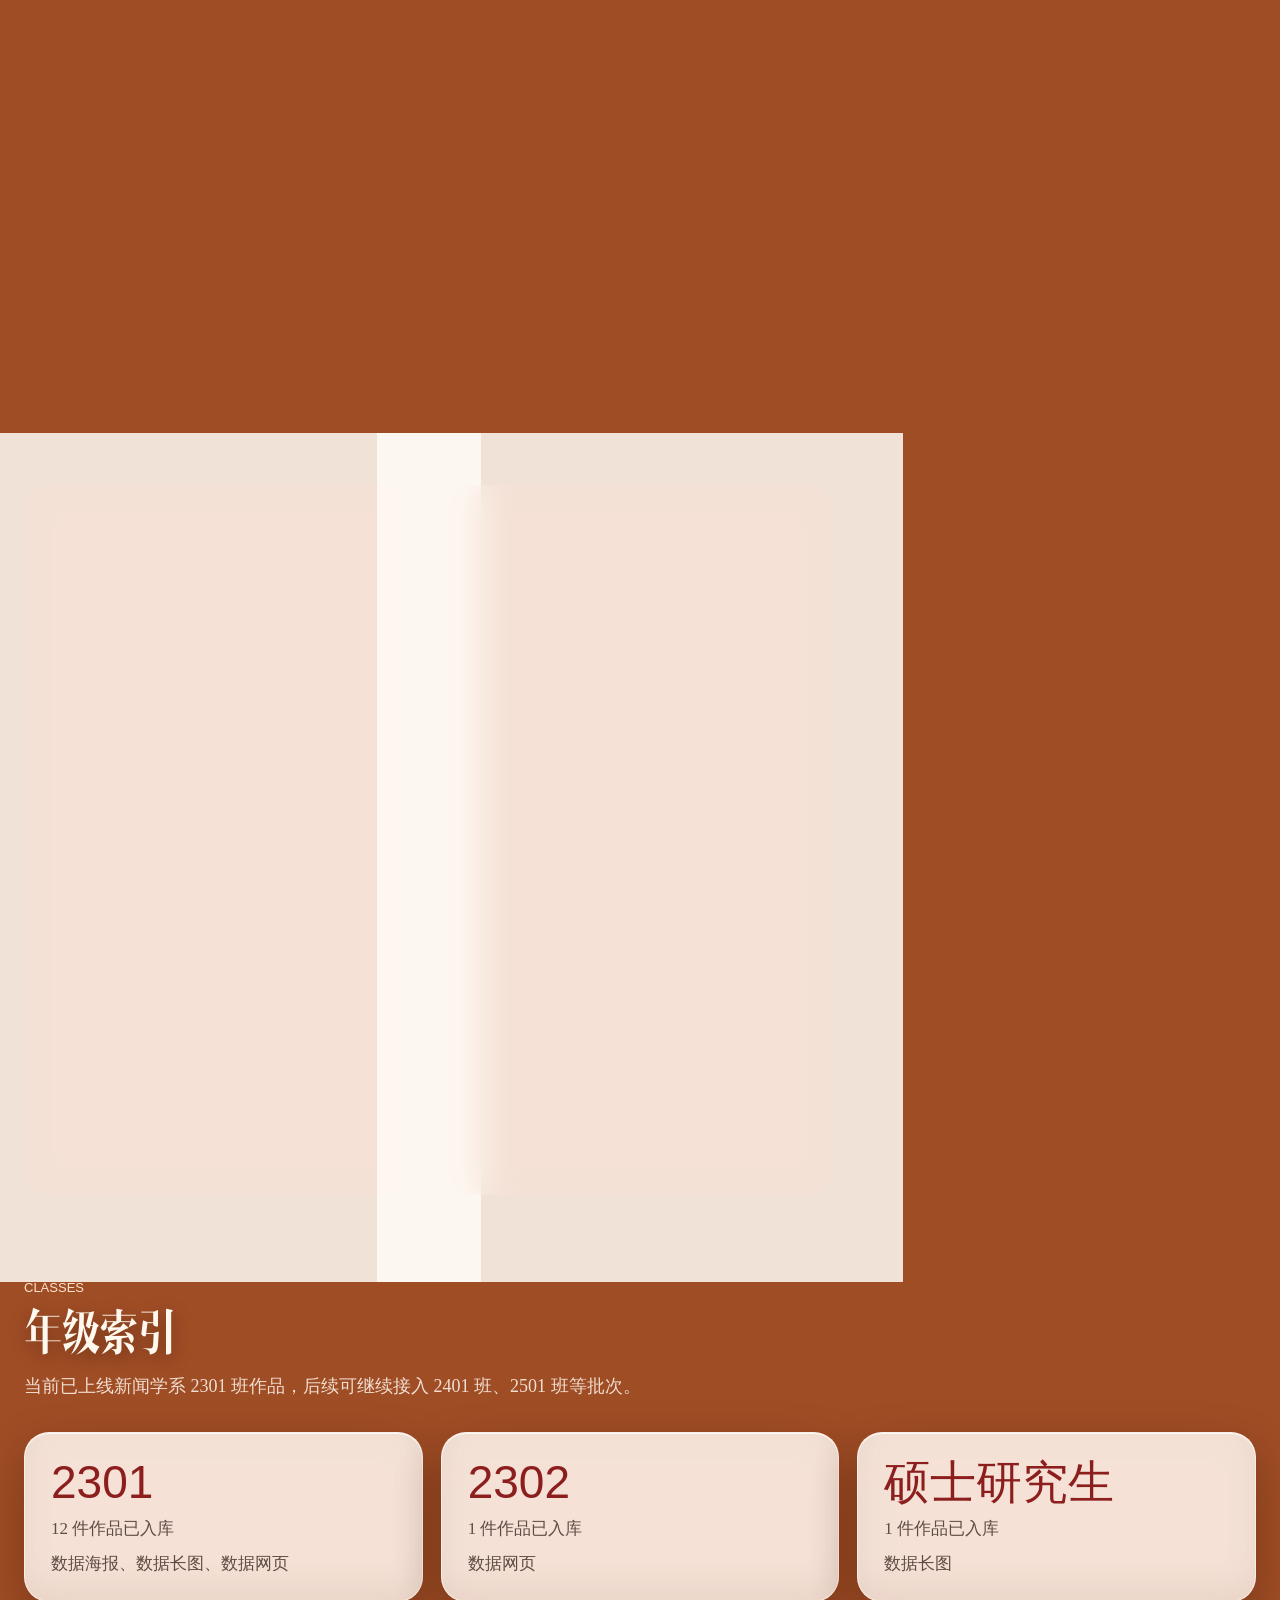
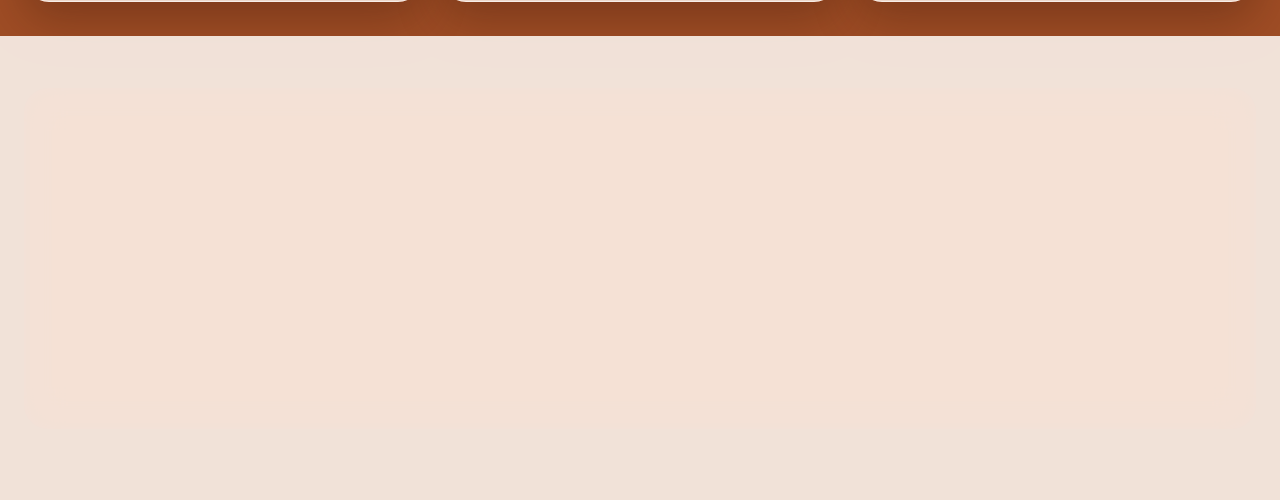
==== commit 4540eb47: "Update visual database site" ====
--- a/index.html
+++ b/index.html
@@ -137,6 +137,6 @@
       </div>
     </dialog>
 
-    <script src="script.js?v=20260605-21"></script>
+    <script src="script.js?v=20260605-23"></script>
   </body>
 </html>
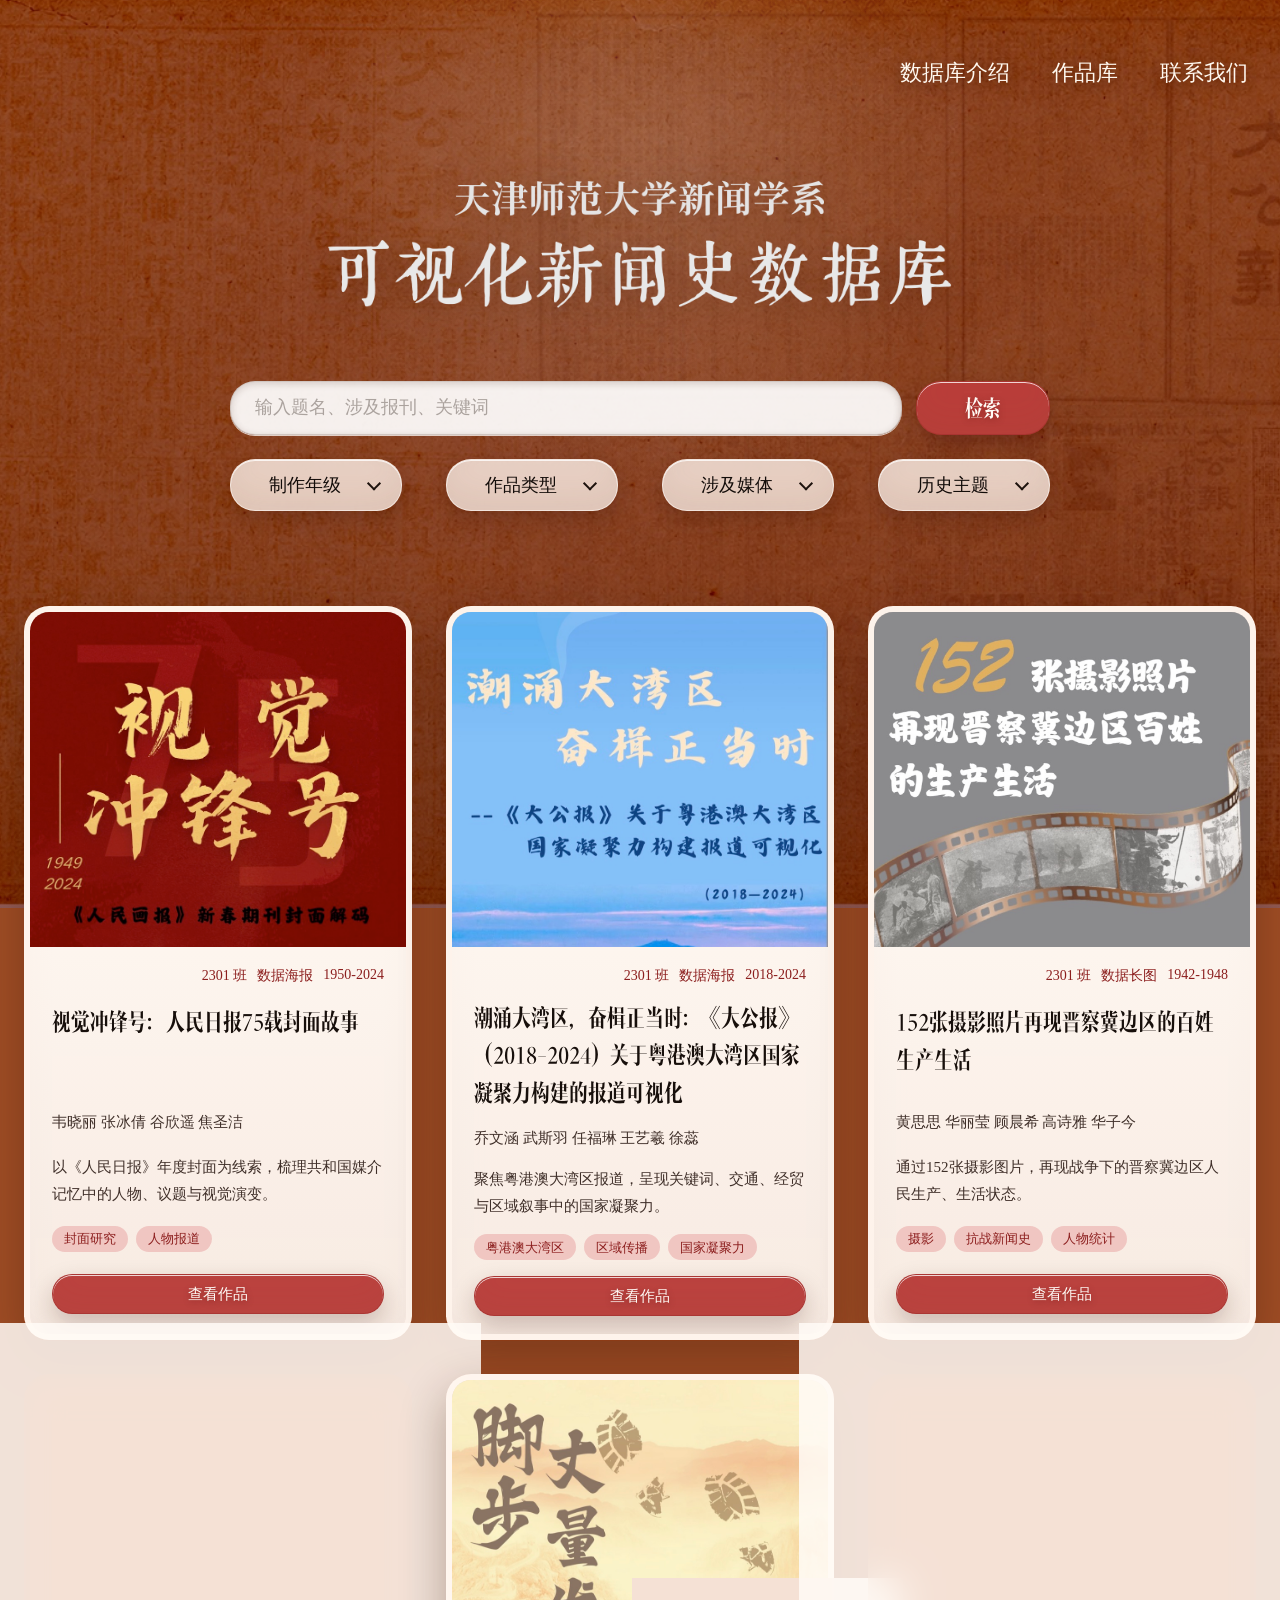
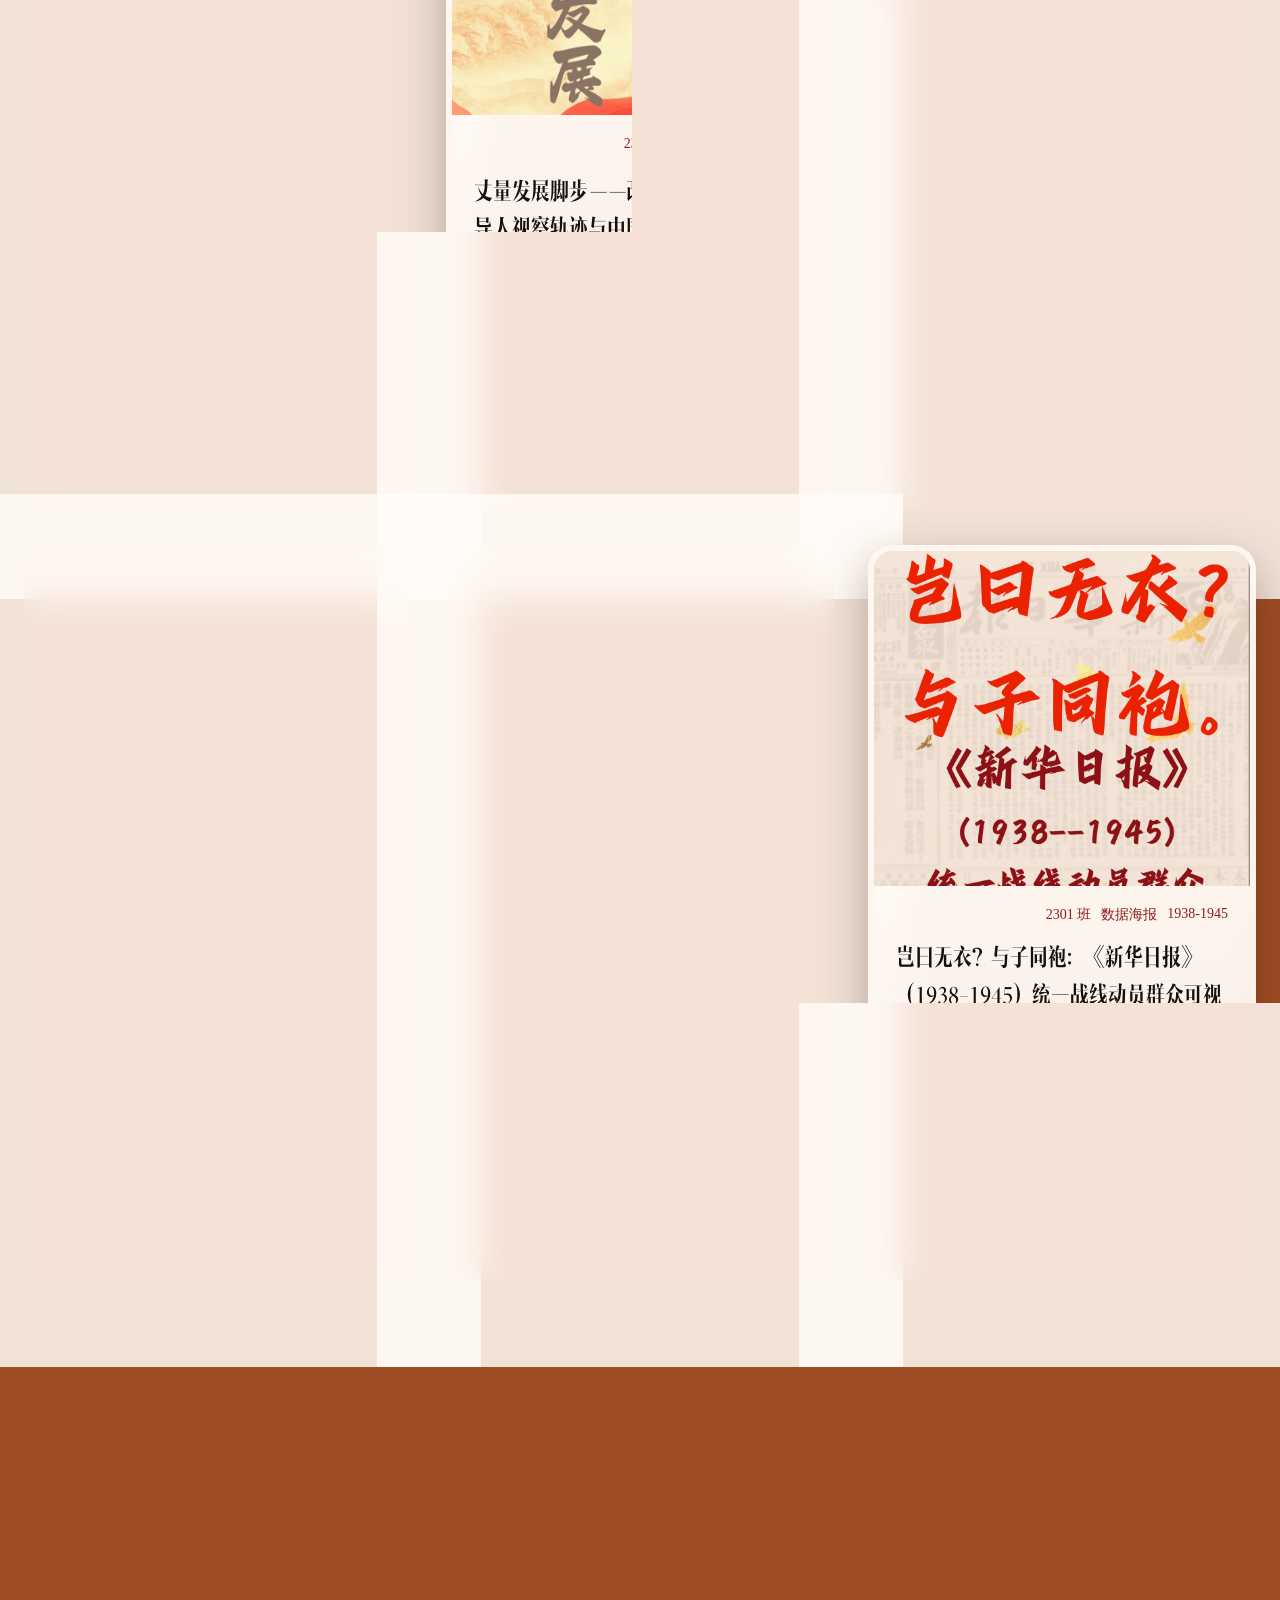
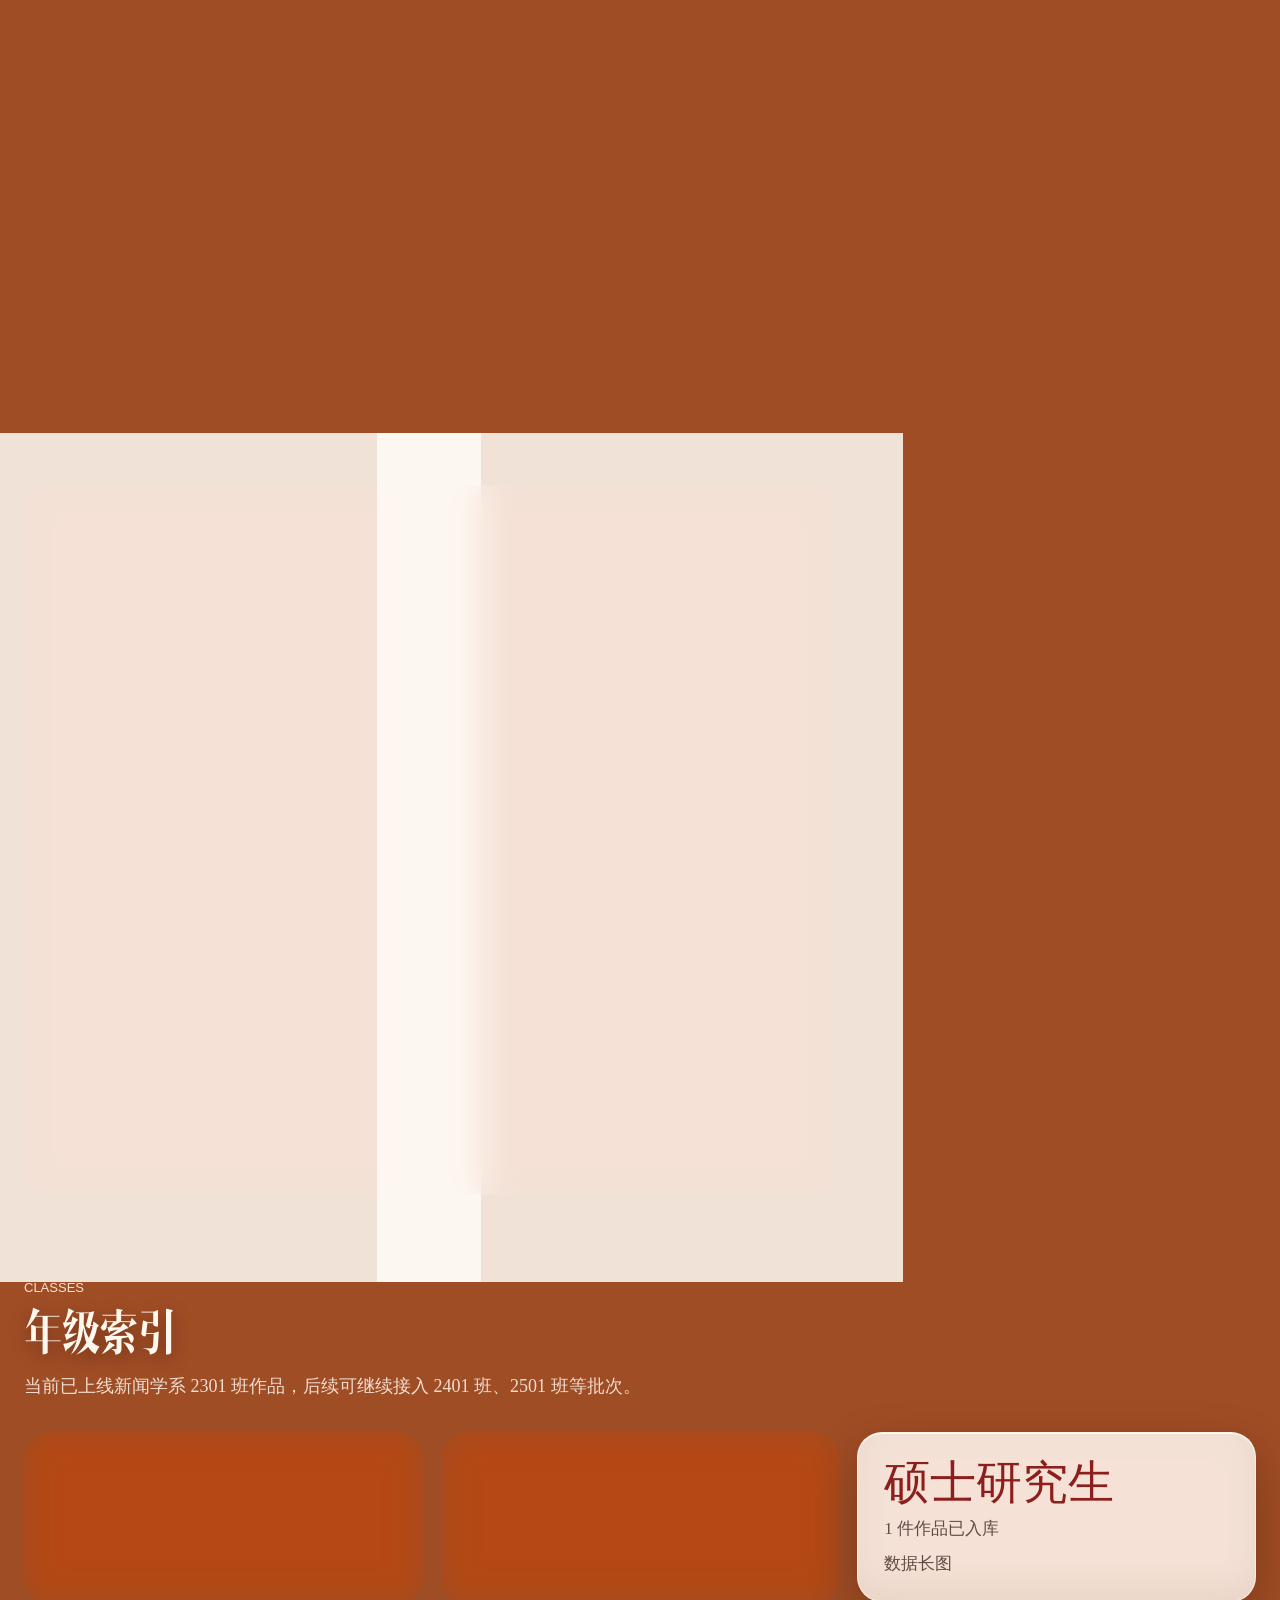
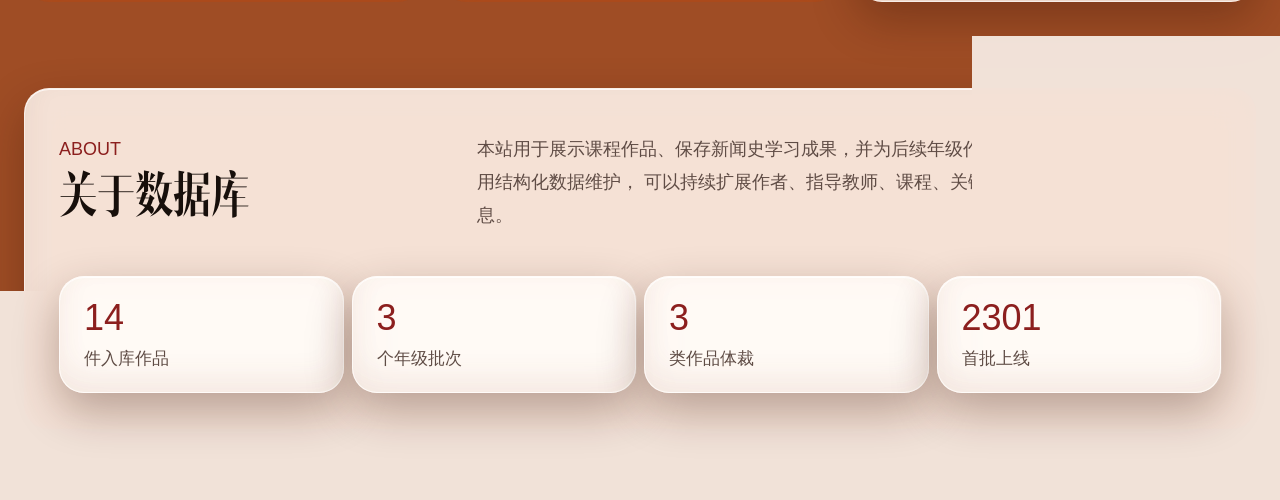
==== commit 667afe7c: "Keep filters in one row on mobile" ====
--- a/index.html
+++ b/index.html
@@ -16,7 +16,7 @@
     
     <!-- 老旧浏览器备用（Windows 8 以下） -->
     <!-- <link rel="shortcut icon" href="favicon/favicon.ico"> -->
-    <link rel="stylesheet" href="styles.css?v=20260605-21">
+    <link rel="stylesheet" href="styles.css?v=20260605-22">
   </head>
   
   <body>
--- a/styles.css
+++ b/styles.css
@@ -899,7 +899,6 @@
     font-size: 20px;
   }
 
-  .filters,
   .stats-band,
   .class-grid,
   .about-section,
@@ -907,6 +906,27 @@
     grid-template-columns: 1fr;
   }
 
+  .filters {
+    grid-template-columns: repeat(4, minmax(0, 1fr));
+    gap: 10px;
+  }
+
+  .filters label {
+    height: 48px;
+  }
+
+  .filters span {
+    left: 10px;
+    right: 26px;
+    font-size: 14px;
+  }
+
+  .filters label::after {
+    right: 10px;
+    width: 6px;
+    height: 6px;
+  }
+
   .stats-band {
     margin-top: 20px;
   }
@@ -942,25 +962,26 @@
   }
 
   .filters {
-    grid-template-columns: repeat(2, minmax(0, 1fr));
-    gap: 12px;
+    grid-template-columns: repeat(4, minmax(0, 1fr));
+    gap: 6px;
     margin-top: 10px;
   }
 
   .filters label {
-    height: 46px;
+    height: 42px;
+    border-radius: 18px;
   }
 
   .filters span {
-    left: 14px;
-    right: 34px;
-    font-size: 15px;
+    left: 7px;
+    right: 20px;
+    font-size: 12px;
   }
 
   .filters label::after {
-    right: 14px;
-    width: 7px;
-    height: 7px;
+    right: 8px;
+    width: 5px;
+    height: 5px;
   }
 
   main {
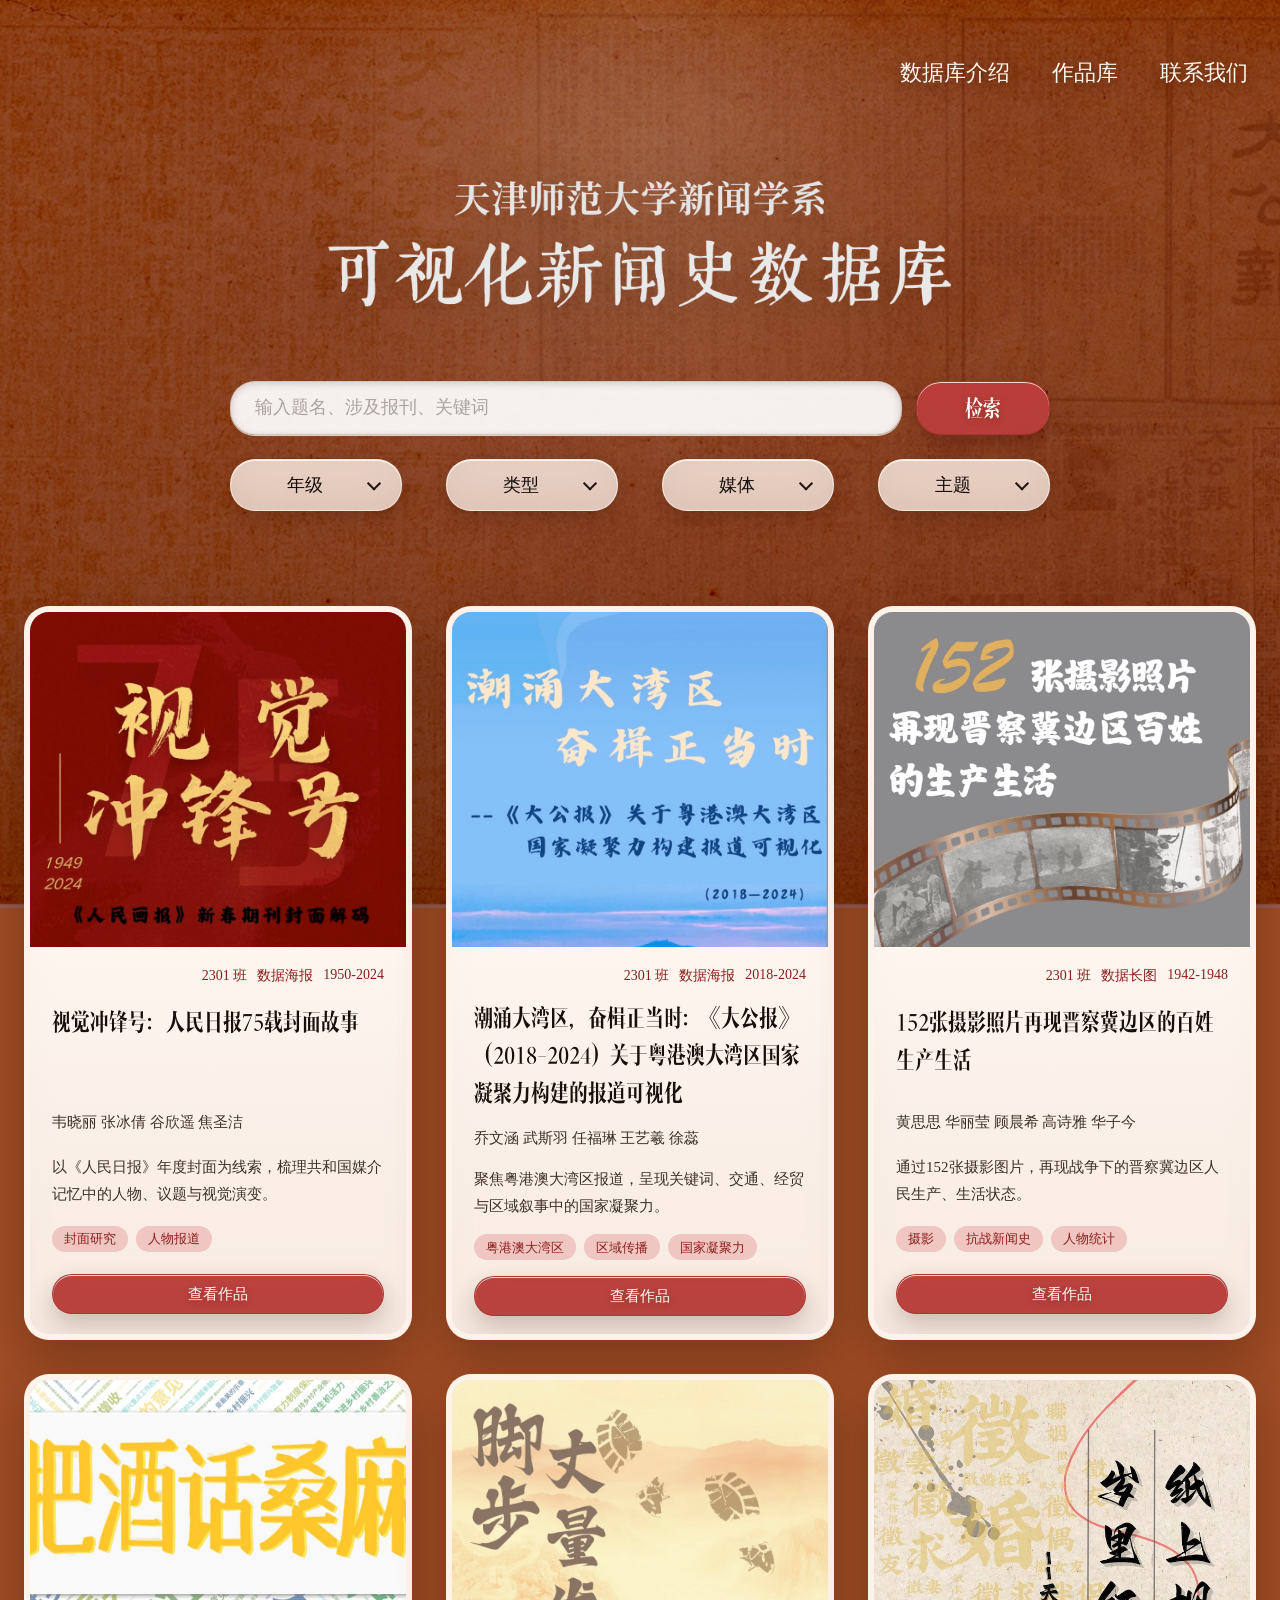
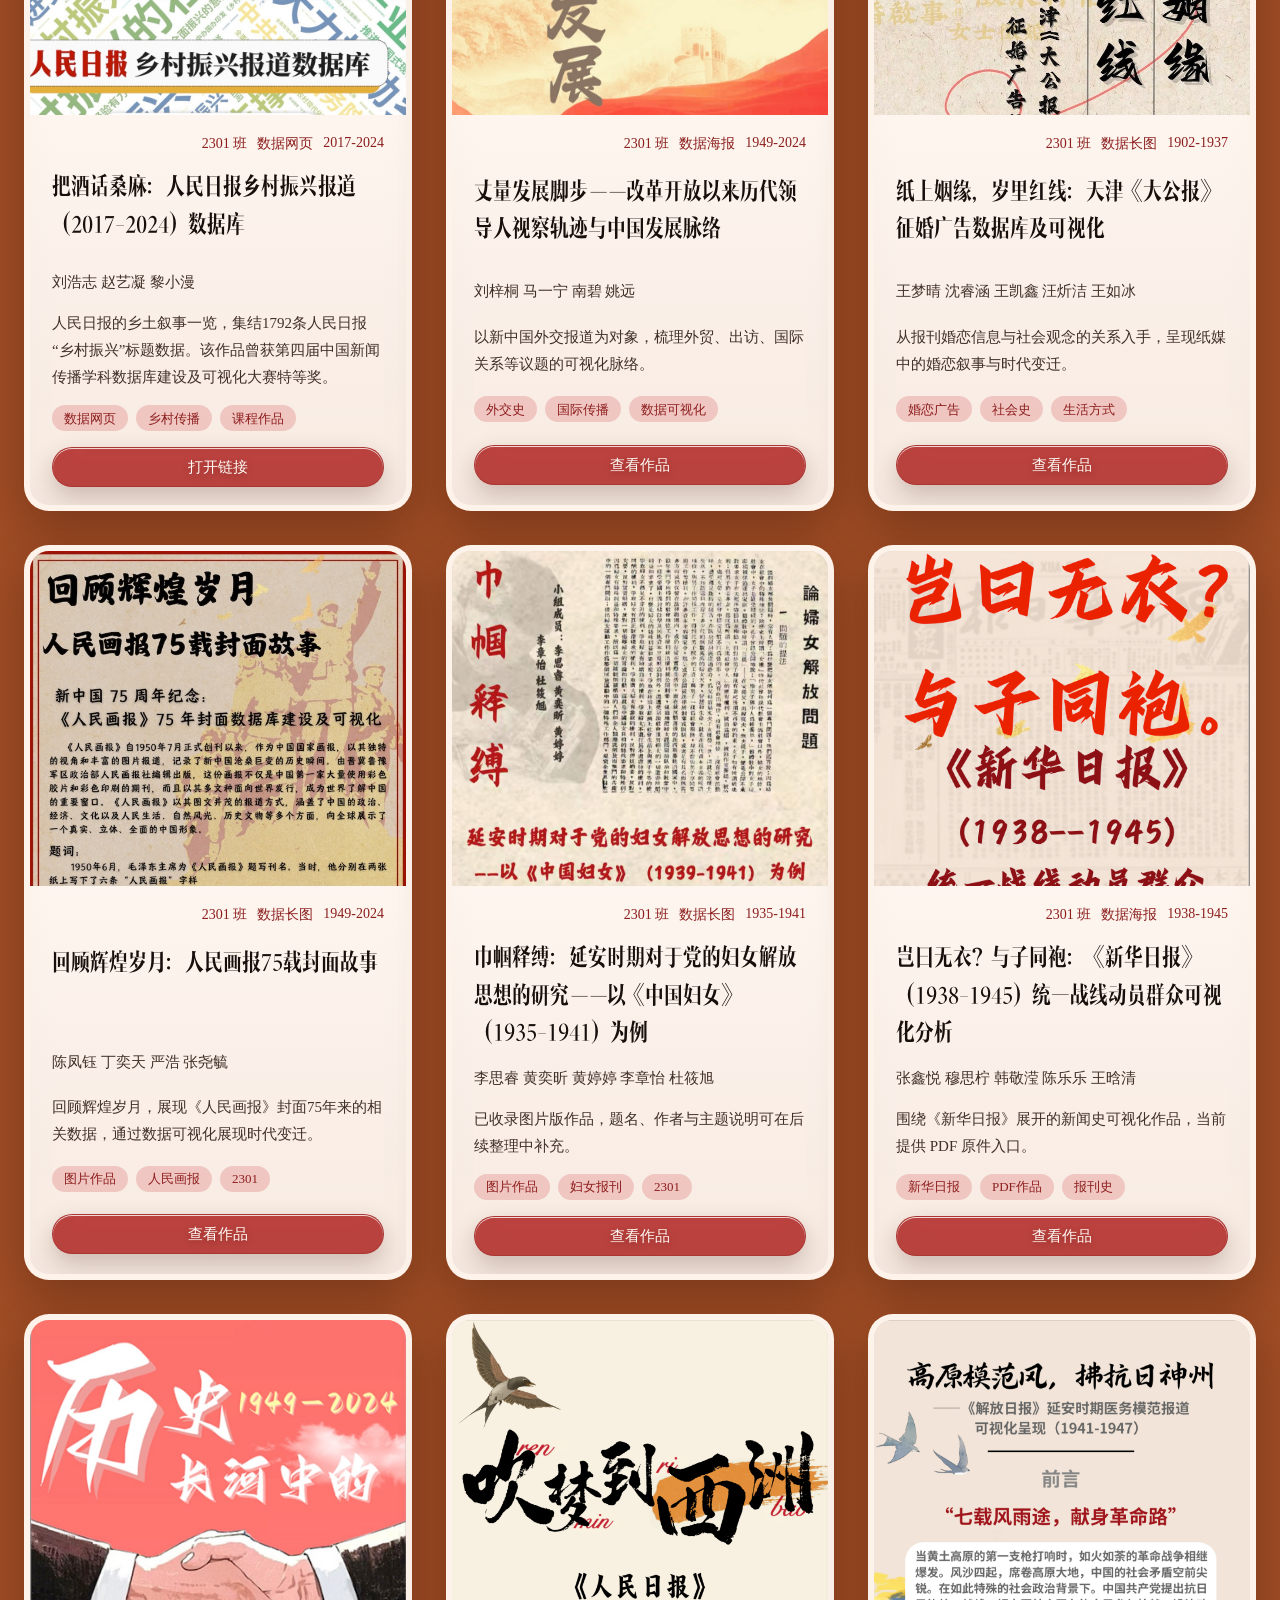
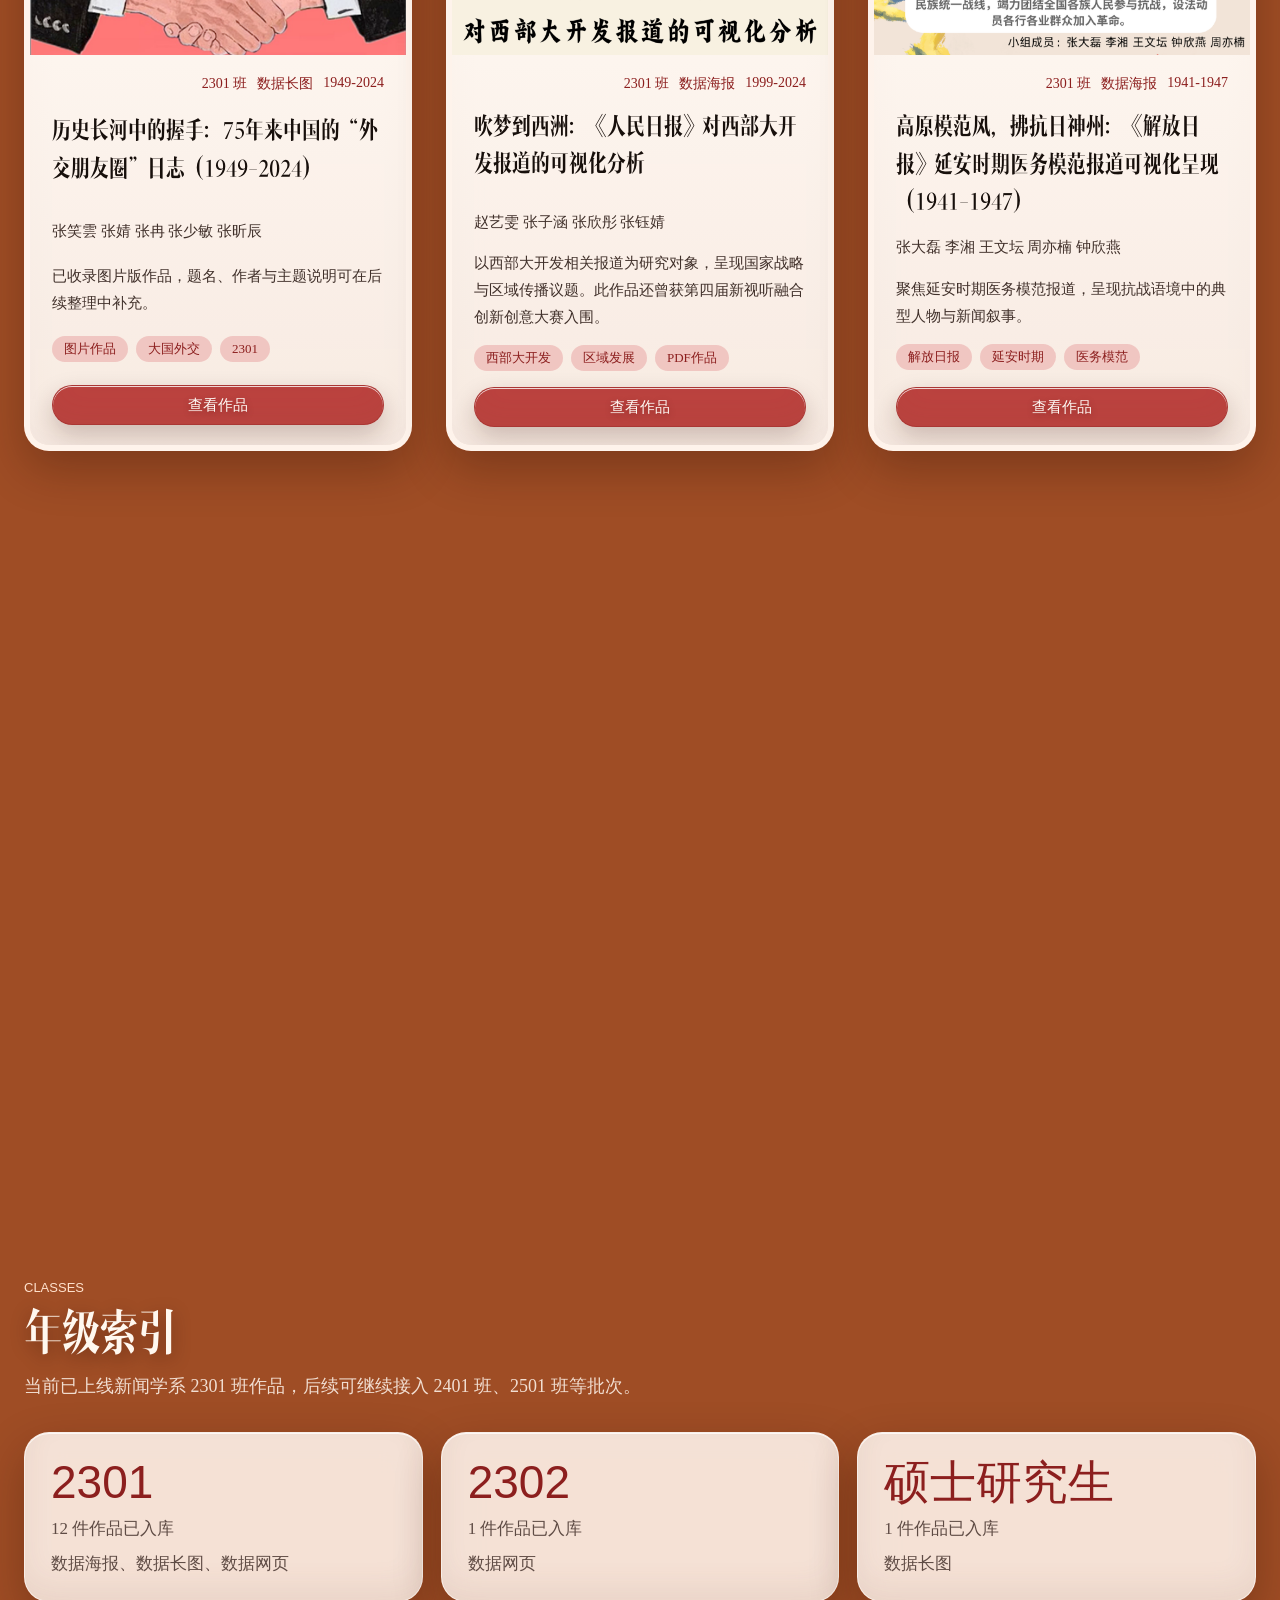
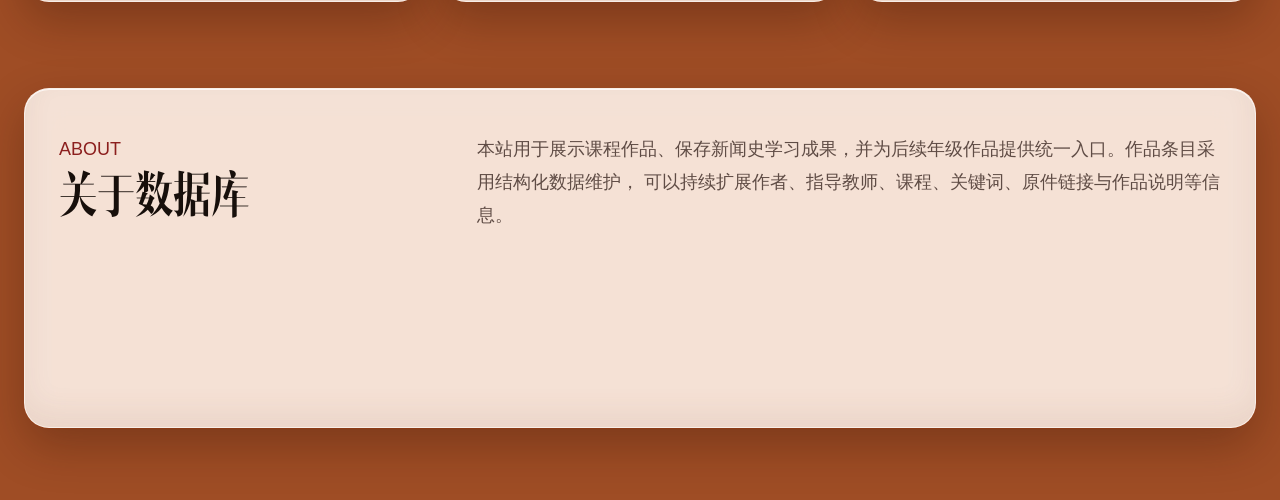
==== commit e735c2ed: "Simplify mobile filter labels" ====
--- a/index.html
+++ b/index.html
@@ -16,7 +16,7 @@
     
     <!-- 老旧浏览器备用（Windows 8 以下） -->
     <!-- <link rel="shortcut icon" href="favicon/favicon.ico"> -->
-    <link rel="stylesheet" href="styles.css?v=20260605-22">
+    <link rel="stylesheet" href="styles.css?v=20260605-23">
   </head>
   
   <body>
@@ -50,19 +50,19 @@
           <button class="button primary search-submit" type="button">检索</button>
           <div class="filters">
             <label>
-              <span>制作年级</span>
+              <span>年级</span>
               <select id="gradeFilter"></select>
             </label>
             <label>
-              <span>作品类型</span>
+              <span>类型</span>
               <select id="genreFilter"></select>
             </label>
             <label>
-              <span>涉及媒体</span>
+              <span>媒体</span>
               <select id="mediumFilter"></select>
             </label>
             <label>
-              <span>历史主题</span>
+              <span>主题</span>
               <select id="topicFilter"></select>
             </label>
           </div>
@@ -137,6 +137,6 @@
       </div>
     </dialog>
 
-    <script src="script.js?v=20260605-23"></script>
+    <script src="script.js?v=20260605-24"></script>
   </body>
 </html>
--- a/styles.css
+++ b/styles.css
@@ -918,7 +918,7 @@
   .filters span {
     left: 10px;
     right: 26px;
-    font-size: 14px;
+    font-size: 16px;
   }
 
   .filters label::after {
@@ -975,7 +975,7 @@
   .filters span {
     left: 7px;
     right: 20px;
-    font-size: 12px;
+    font-size: 15px;
   }
 
   .filters label::after {
